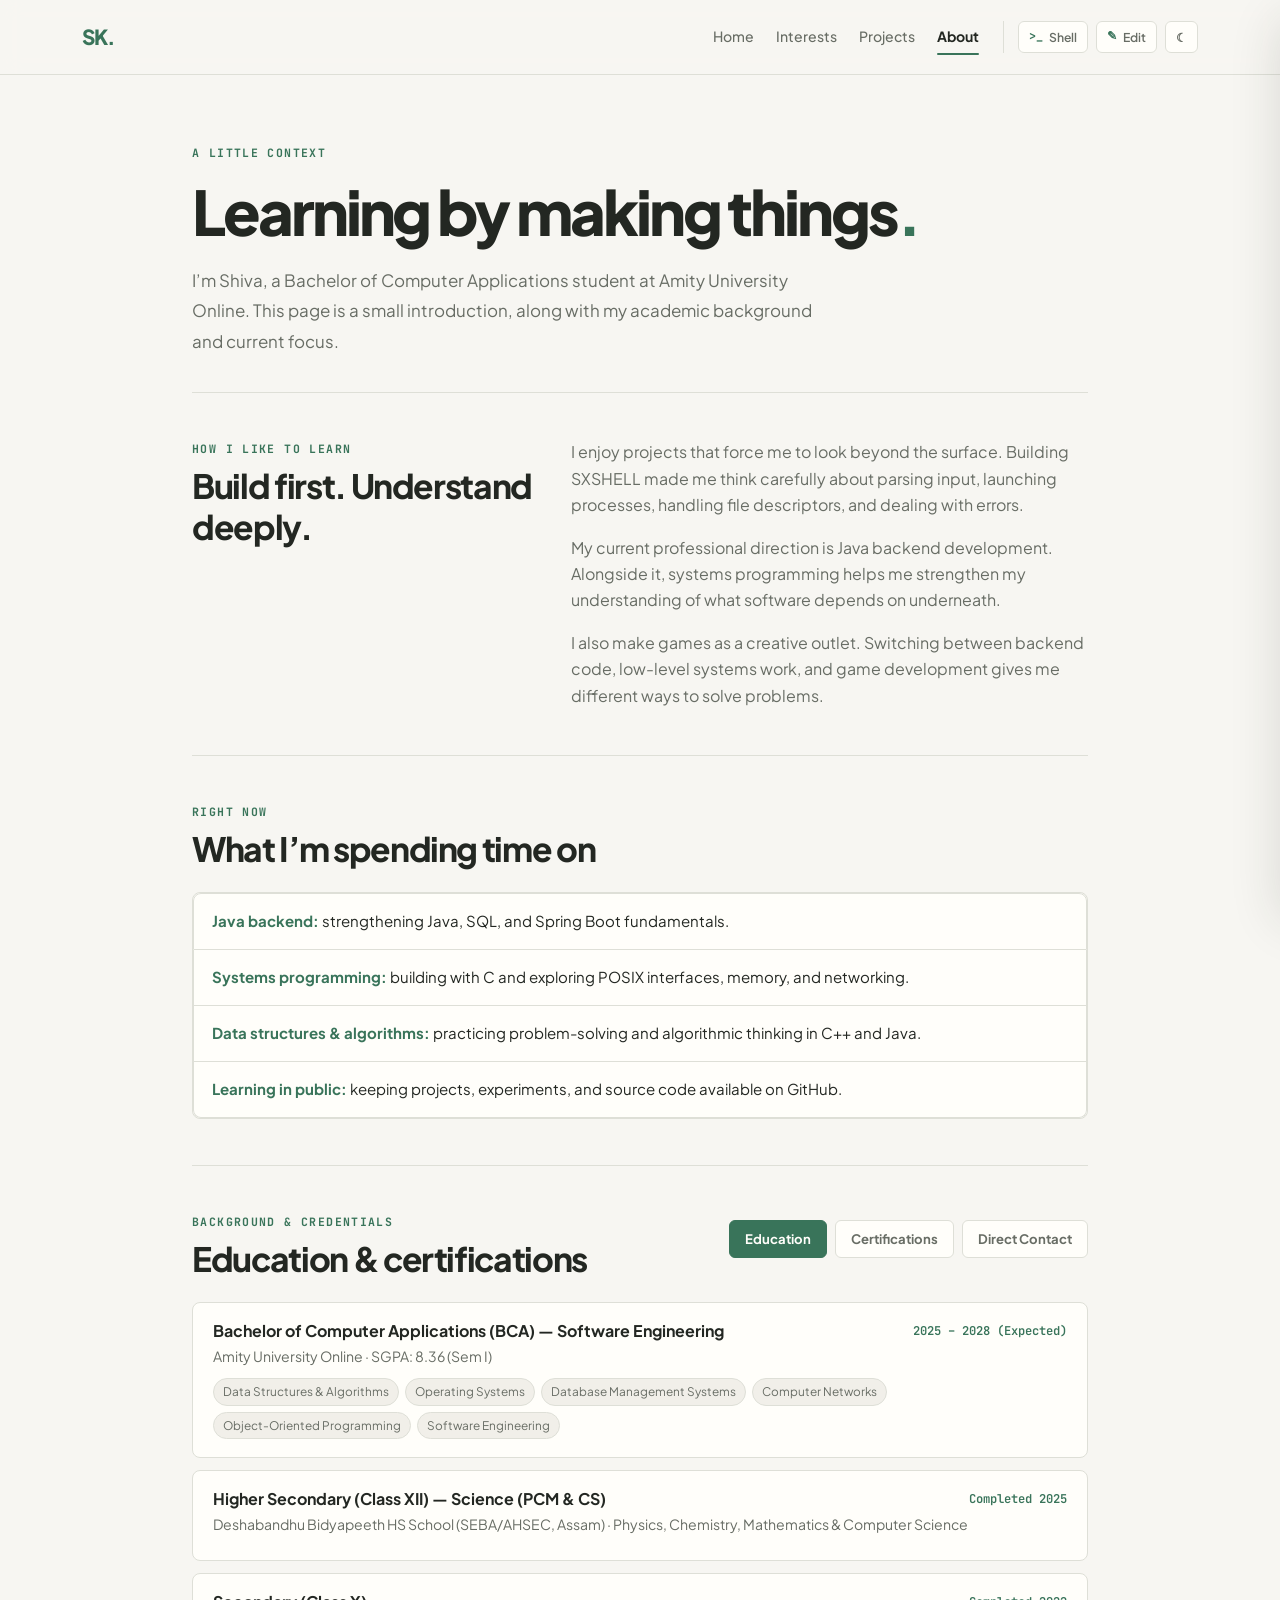
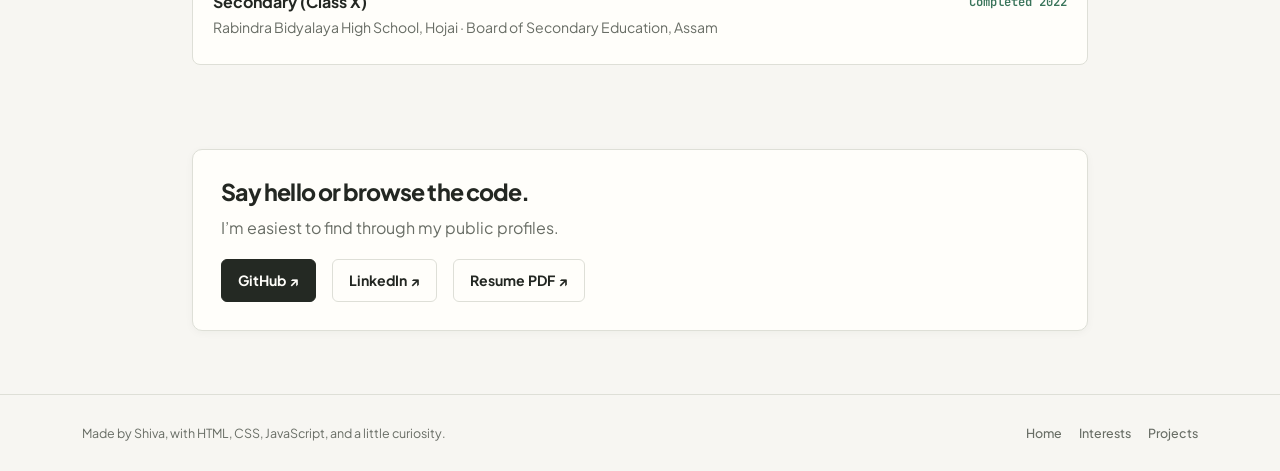
==== about.html @ 7ab0a4d1 "feat: revamp portfolio into multi-page editorial architecture with interactive studio and shell - Re" ====
<!DOCTYPE html>
<html lang="en">
<head>
    <meta charset="UTF-8">
    <meta name="viewport" content="width=device-width, initial-scale=1.0">
    <meta name="description" content="A little more about Shiva Kar, a BCA student interested in software engineering, Java backend systems, and C.">
    <meta name="author" content="Shiva Kar">
    <title>Shiva Kar — About</title>
    <link rel="icon" type="image/svg+xml" href="data:image/svg+xml,<svg xmlns='http://www.w3.org/2000/svg' viewBox='0 0 100 100'><rect width='100' height='100' rx='20' fill='%23242923'/><text x='50' y='67' font-family='Arial,sans-serif' font-weight='800' font-size='48' text-anchor='middle' fill='%23fffefa'>SK<tspan fill='%2339745a'>.</tspan></text></svg>">
    <link href="https://cdn.jsdelivr.net/npm/bootstrap@5.3.8/dist/css/bootstrap.min.css" rel="stylesheet" integrity="sha384-sRIl4kxILFvY47J16cr9ZwB07vP4J8+LH7qKQnuqkuIAvNWLzeN8tE5YBujZqJLB" crossorigin="anonymous">
    <link href="styles.css" rel="stylesheet">
    <script src="script.js" defer></script>
</head>
<body data-page="about">
    <header class="site-header">
        <div class="container header-inner">
            <a class="brand" href="index.html" aria-label="Shiva Kar homepage"><span id="brand-text" data-editable="meta.brand">SK</span><span>.</span></a>
            <div class="header-right">
                <nav class="site-nav" aria-label="Main navigation">
                    <a href="index.html">Home</a>
                    <a href="interests.html">Interests</a>
                    <a href="projects.html">Projects</a>
                    <a class="active" href="about.html" aria-current="page">About</a>
                </nav>
                <div class="header-tools" aria-label="Interactive tools">
                    <button type="button" class="tool-btn" id="open-terminal-btn" title="Open interactive SXSHELL terminal (Ctrl+K)">
                        <span class="mono-icon">&gt;_</span> <span>Shell</span>
                    </button>
                    <button type="button" class="tool-btn" id="open-studio-btn" title="Interactive Site Editor (Ctrl+E)">
                        <span class="mono-icon">✎</span> <span>Edit</span>
                    </button>
                    <button type="button" class="tool-btn" id="theme-toggle-btn" aria-label="Toggle color theme" title="Switch light/dark theme">
                        <span id="theme-icon">☾</span>
                    </button>
                </div>
            </div>
        </div>
    </header>

    <main class="container page-content inner-page">
        <section class="page-intro">
            <p class="eyebrow" id="about-eyebrow" data-editable="about.eyebrow">A LITTLE CONTEXT</p>
            <h1><span id="about-title" data-editable="about.title">Learning by making things</span><span class="accent-text">.</span></h1>
            <p class="intro" id="about-intro" data-editable="about.intro">I’m Shiva, a Bachelor of Computer Applications student at Amity University Online. This page is a small introduction, along with my academic background and current focus.</p>
        </section>

        <section class="section-block about-layout" aria-labelledby="approach-title">
            <div>
                <p class="section-kicker" data-editable="about.approachKicker">HOW I LIKE TO LEARN</p>
                <h2 id="approach-title" data-editable="about.approachTitle">Build first. Understand deeply.</h2>
            </div>
            <div class="about-copy" id="about-paragraphs">
                <p data-editable="about.approachParagraphs.0">I enjoy projects that force me to look beyond the surface. Building SXSHELL made me think carefully about parsing input, launching processes, handling file descriptors, and dealing with errors.</p>
                <p data-editable="about.approachParagraphs.1">My current professional direction is Java backend development. Alongside it, systems programming helps me strengthen my understanding of what software depends on underneath.</p>
                <p data-editable="about.approachParagraphs.2">I also make games as a creative outlet. Switching between backend code, low-level systems work, and game development gives me different ways to solve problems.</p>
            </div>
        </section>

        <section class="section-block" aria-labelledby="currently-title">
            <div class="section-heading">
                <p class="section-kicker" data-editable="about.currentlyKicker">RIGHT NOW</p>
                <h2 id="currently-title" data-editable="about.currentlyTitle">What I’m spending time on</h2>
            </div>
            <ul class="list-group simple-list" id="about-currently-list">
                <li class="list-group-item"><strong>Java backend:</strong> strengthening Java, SQL, and Spring Boot fundamentals.</li>
                <li class="list-group-item"><strong>Systems programming:</strong> building with C and exploring POSIX interfaces, memory, and networking.</li>
                <li class="list-group-item"><strong>Data structures &amp; algorithms:</strong> practicing problem-solving and algorithmic thinking in C++ and Java.</li>
                <li class="list-group-item"><strong>Learning in public:</strong> keeping projects, experiments, and source code available on GitHub.</li>
            </ul>
        </section>

        <section class="section-block" aria-labelledby="background-title">
            <div class="section-heading-row">
                <div>
                    <p class="section-kicker">BACKGROUND &amp; CREDENTIALS</p>
                    <h2 id="background-title">Education &amp; certifications</h2>
                </div>
                <div class="about-tabs" role="tablist" aria-label="Background tabs">
                    <button type="button" class="about-tab-btn active" data-tab="edu-pane" role="tab" aria-selected="true">Education</button>
                    <button type="button" class="about-tab-btn" data-tab="cert-pane" role="tab" aria-selected="false">Certifications</button>
                    <button type="button" class="about-tab-btn" data-tab="contact-pane" role="tab" aria-selected="false">Direct Contact</button>
                </div>
            </div>

            <div class="about-tab-pane active" id="edu-pane" role="tabpanel">
                <div id="about-edu-list">
                    <div class="edu-item">
                        <div class="edu-top">
                            <h3 class="edu-degree">Bachelor of Computer Applications (BCA) — Software Engineering</h3>
                            <span class="edu-date">2025 – 2028 (Expected)</span>
                        </div>
                        <p class="edu-school">Amity University Online · SGPA: 8.36 (Sem I)</p>
                        <div class="edu-coursework">
                            <span>Data Structures &amp; Algorithms</span>
                            <span>Operating Systems</span>
                            <span>Database Management Systems</span>
                            <span>Computer Networks</span>
                            <span>Object-Oriented Programming</span>
                            <span>Software Engineering</span>
                        </div>
                    </div>
                    <div class="edu-item">
                        <div class="edu-top">
                            <h3 class="edu-degree">Higher Secondary (Class XII) — Science (PCM &amp; CS)</h3>
                            <span class="edu-date">Completed 2025</span>
                        </div>
                        <p class="edu-school">Deshabandhu Bidyapeeth HS School (Assam)</p>
                    </div>
                    <div class="edu-item">
                        <div class="edu-top">
                            <h3 class="edu-degree">Secondary (Class X)</h3>
                            <span class="edu-date">Completed 2022</span>
                        </div>
                        <p class="edu-school">Rabindra Bidyalaya High School, Hojai</p>
                    </div>
                </div>
            </div>

            <div class="about-tab-pane" id="cert-pane" role="tabpanel">
                <div class="cert-grid" id="about-cert-list">
                    <div class="cert-box">
                        <h3>CS50x: Introduction to Computer Science</h3>
                        <p>HarvardX</p>
                    </div>
                    <div class="cert-box">
                        <h3>CS50 SQL: Databases with SQL</h3>
                        <p>HarvardX</p>
                    </div>
                    <div class="cert-box">
                        <h3>Learn C — Skill Path</h3>
                        <p>Codecademy</p>
                    </div>
                    <div class="cert-box">
                        <h3>Programming in C and C++</h3>
                        <p>Internshala</p>
                    </div>
                </div>
            </div>

            <div class="about-tab-pane" id="contact-pane" role="tabpanel">
                <div class="edu-item">
                    <div class="edu-top">
                        <h3 class="edu-degree">Reach out directly</h3>
                        <span class="edu-date">Hojai, Assam, India</span>
                    </div>
                    <p class="edu-school">Open to software engineering internships, backend/systems discussions, and collaborative projects.</p>
                    <div class="cta-links mt-3">
                        <button type="button" class="btn btn-dark" id="copy-email-btn" data-email="sksmarttech48+protfolio@gmail.com">Copy Email Address</button>
                        <a class="btn btn-outline-dark" href="mailto:sksmarttech48+protfolio@gmail.com">Send Email ↗</a>
                        <a class="btn btn-outline-dark" href="Shiva_Kar_Resume.pdf" target="_blank" rel="noopener noreferrer">Download Resume PDF ↗</a>
                    </div>
                </div>
            </div>
        </section>

        <section class="simple-cta">
            <h2>Say hello or browse the code.</h2>
            <p>I’m easiest to find through my public profiles.</p>
            <div class="cta-links">
                <a class="btn btn-dark" href="https://github.com/shiva-kar" target="_blank" rel="noopener noreferrer">GitHub ↗</a>
                <a class="btn btn-outline-dark" href="https://linkedin.com/in/shiva-kar" target="_blank" rel="noopener noreferrer">LinkedIn ↗</a>
                <a class="btn btn-outline-dark" href="Shiva_Kar_Resume.pdf" target="_blank" rel="noopener noreferrer">Resume PDF ↗</a>
            </div>
        </section>
    </main>

    <footer class="site-footer">
        <div class="container footer-inner">
            <p>Made by Shiva, with HTML, CSS, JavaScript, and a little curiosity.</p>
            <div class="footer-links">
                <a href="index.html">Home</a>
                <a href="interests.html">Interests</a>
                <a href="projects.html">Projects</a>
            </div>
        </div>
    </footer>
    <script src="https://cdn.jsdelivr.net/npm/bootstrap@5.3.8/dist/js/bootstrap.bundle.min.js" integrity="sha384-FKyoEForCGlyvwx9Hj09JcYn3nv7wiPVlz7YYwJrWVcXK/BmnVDxM+D2scQbITxI" crossorigin="anonymous"></script>
</body>
</html>
---- styles.css ----
@import url('https://fonts.googleapis.com/css2?family=Plus+Jakarta+Sans:ital,wght@0,400;0,500;0,600;0,700;0,800;1,400&family=JetBrains+Mono:wght@400;500;600&display=swap');

:root {
    --background: #f7f6f2;
    --surface: #fffefa;
    --surface-subtle: #f1efe9;
    --text: #232722;
    --muted: #686d65;
    --line: #dedfd7;
    --accent: #39745a;
    --accent-hover: #2d5d48;
    --accent-light: #e6eee7;
    --dark: #242923;
    --dark-text: #fffefa;
    --shadow-sm: 0 2px 8px rgba(35, 39, 34, 0.04);
    --shadow-md: 0 10px 28px rgba(35, 39, 34, 0.07);
    --shadow-lg: 0 20px 48px rgba(35, 39, 34, 0.14);
    --font-sans: 'Plus Jakarta Sans', -apple-system, BlinkMacSystemFont, "Segoe UI", Roboto, Arial, sans-serif;
    --font-mono: 'JetBrains Mono', ui-monospace, SFMono-Regular, Menlo, Consolas, monospace;
    --transition: 0.2s cubic-bezier(0.16, 1, 0.3, 1);
}

[data-theme="dark"] {
    --background: #131613;
    --surface: #1b1f1b;
    --surface-subtle: #222722;
    --text: #eef0ec;
    --muted: #9ca399;
    --line: #2c322c;
    --accent: #58a983;
    --accent-hover: #6ec09a;
    --accent-light: rgba(88, 169, 131, 0.14);
    --dark: #eef0ec;
    --dark-text: #131613;
    --shadow-sm: 0 2px 8px rgba(0, 0, 0, 0.25);
    --shadow-md: 0 10px 28px rgba(0, 0, 0, 0.35);
    --shadow-lg: 0 20px 48px rgba(0, 0, 0, 0.55);
}

* {
    box-sizing: border-box;
}

html {
    scroll-behavior: smooth;
}

body {
    margin: 0;
    background: var(--background);
    color: var(--text);
    font-family: var(--font-sans);
    line-height: 1.65;
    min-height: 100vh;
    display: flex;
    flex-direction: column;
    transition: background-color 0.25s ease, color 0.25s ease;
    -webkit-font-smoothing: antialiased;
}

main.page-content {
    flex: 1;
    animation: pageFadeIn 0.35s cubic-bezier(0.16, 1, 0.3, 1);
}

@keyframes pageFadeIn {
    from {
        opacity: 0;
        transform: translateY(6px);
    }
    to {
        opacity: 1;
        transform: translateY(0);
    }
}

a {
    color: inherit;
    transition: color var(--transition);
}

/* ===== Header & Navigation ===== */
.site-header,
.site-footer {
    border-color: var(--line);
}

.site-header {
    position: sticky;
    top: 0;
    z-index: 90;
    border-bottom: 1px solid var(--line);
    background: color-mix(in srgb, var(--background) 88%, transparent);
    backdrop-filter: blur(10px);
    -webkit-backdrop-filter: blur(10px);
}

.header-inner,
.footer-inner {
    display: flex;
    align-items: center;
    justify-content: space-between;
}

.header-inner {
    min-height: 74px;
    gap: 16px;
}

.brand {
    color: var(--text);
    font-size: 1.3rem;
    font-weight: 800;
    letter-spacing: -0.06em;
    text-decoration: none;
    display: inline-flex;
    align-items: center;
}

.brand:hover {
    color: var(--text);
}

.brand span,
.accent-text {
    color: var(--accent);
}

.header-right {
    display: flex;
    align-items: center;
    gap: 24px;
}

.site-nav,
.footer-links {
    display: flex;
    align-items: center;
    gap: 22px;
}

.site-nav a,
.footer-links a,
.text-link {
    color: var(--muted);
    font-size: 0.88rem;
    font-weight: 500;
    text-decoration: none;
    position: relative;
    padding: 4px 0;
}

.site-nav a:hover,
.site-nav a.active,
.footer-links a:hover,
.text-link:hover {
    color: var(--accent);
}

.site-nav a.active {
    color: var(--text);
    font-weight: 700;
}

.site-nav a.active::after {
    content: "";
    position: absolute;
    left: 0;
    right: 0;
    bottom: -2px;
    height: 2px;
    border-radius: 2px;
    background: var(--accent);
}

.header-tools {
    display: flex;
    align-items: center;
    gap: 8px;
    padding-left: 14px;
    border-left: 1px solid var(--line);
}

.tool-btn {
    display: inline-flex;
    align-items: center;
    gap: 6px;
    background: var(--surface);
    color: var(--muted);
    border: 1px solid var(--line);
    border-radius: 6px;
    padding: 5px 10px;
    font-size: 0.76rem;
    font-weight: 600;
    font-family: var(--font-sans);
    cursor: pointer;
    transition: all var(--transition);
    text-decoration: none;
}

.tool-btn:hover,
.tool-btn.active {
    color: var(--text);
    border-color: var(--accent);
    background: var(--accent-light);
}

.tool-btn .mono-icon {
    font-family: var(--font-mono);
    font-size: 0.74rem;
    color: var(--accent);
    font-weight: 700;
}

/* ===== Page Container & Typography ===== */
.page-content {
    max-width: 920px;
}

.hero {
    padding: 82px 0 58px;
}

.eyebrow,
.section-kicker,
.card-number {
    color: var(--accent);
    font-size: 0.72rem;
    font-weight: 700;
    letter-spacing: 0.12em;
    text-transform: uppercase;
    font-family: var(--font-mono);
}

.eyebrow {
    display: flex;
    align-items: center;
    gap: 9px;
    margin-bottom: 22px;
}

.status-dot {
    width: 8px;
    height: 8px;
    border-radius: 50%;
    background: var(--accent);
    box-shadow: 0 0 0 0 var(--accent);
    animation: statusPulse 2.4s infinite;
}

@keyframes statusPulse {
    0% {
        box-shadow: 0 0 0 0 color-mix(in srgb, var(--accent) 55%, transparent);
    }
    70% {
        box-shadow: 0 0 0 7px transparent;
    }
    100% {
        box-shadow: 0 0 0 0 transparent;
    }
}

h1,
h2,
h3,
p {
    margin-top: 0;
}

h1 {
    max-width: 800px;
    margin-bottom: 20px;
    font-size: clamp(2.45rem, 6.5vw, 4.4rem);
    font-weight: 800;
    line-height: 1.07;
    letter-spacing: -0.05em;
    color: var(--text);
}

.intro {
    max-width: 630px;
    margin-bottom: 28px;
    color: var(--muted);
    font-size: 1.06rem;
    line-height: 1.8;
}

.hero-actions,
.cta-links {
    display: flex;
    align-items: center;
    flex-wrap: wrap;
    gap: 16px;
}

/* ===== Buttons ===== */
.btn {
    border-radius: 6px;
    font-size: 0.88rem;
    font-weight: 700;
    padding: 10px 16px;
    transition: all var(--transition);
    display: inline-flex;
    align-items: center;
    gap: 6px;
}

.btn-dark {
    border-color: var(--dark);
    background: var(--dark);
    color: var(--dark-text);
}

.btn-dark:hover,
.btn-dark:focus-visible {
    border-color: var(--accent);
    background: var(--accent);
    color: #fffefa;
    transform: translateY(-1px);
}

.btn-outline-dark {
    border-color: var(--line);
    background: var(--surface);
    color: var(--text);
}

.btn-outline-dark:hover,
.btn-outline-dark:focus-visible {
    border-color: var(--accent);
    background: var(--accent);
    color: #fffefa;
    transform: translateY(-1px);
}

/* ===== Note Callout ===== */
.note {
    display: flex;
    align-items: flex-start;
    gap: 13px;
    max-width: 590px;
    margin-top: 42px;
    padding: 17px 20px;
    border-left: 3px solid var(--accent);
    border-radius: 0 8px 8px 0;
    background: var(--accent-light);
}

.note-mark {
    color: var(--accent);
    font-size: 1.15rem;
    line-height: 1.3;
}

.note p {
    margin: 0;
    font-size: 0.92rem;
    color: var(--text);
}

/* ===== Section Blocks & Cards ===== */
.section-block {
    padding: 46px 0;
    border-top: 1px solid var(--line);
}

.section-heading {
    margin-bottom: 24px;
}

.section-heading-row {
    display: flex;
    align-items: flex-end;
    justify-content: space-between;
    flex-wrap: wrap;
    gap: 16px;
    margin-bottom: 24px;
}

.section-kicker {
    margin-bottom: 7px;
}

h2 {
    margin-bottom: 0;
    font-size: clamp(1.6rem, 3.8vw, 2.1rem);
    font-weight: 750;
    line-height: 1.2;
    letter-spacing: -0.04em;
    color: var(--text);
}

.interest-card,
.project-card {
    border: 1px solid var(--line);
    border-radius: 10px;
    background: var(--surface);
    color: var(--text);
    box-shadow: var(--shadow-sm);
    transition: transform var(--transition), border-color var(--transition), box-shadow var(--transition);
}

.interest-card:hover,
.project-card:hover {
    transform: translateY(-3px);
    border-color: color-mix(in srgb, var(--accent) 55%, var(--line));
    box-shadow: var(--shadow-md);
}

.interest-card .card-body {
    padding: 23px;
    display: flex;
    flex-direction: column;
}

.card-number {
    color: var(--muted);
    font-size: 0.66rem;
    letter-spacing: 0.09em;
}

.interest-card h3 {
    margin: 14px 0 8px;
    font-size: 1.12rem;
    font-weight: 700;
    letter-spacing: -0.025em;
    color: var(--text);
}

.interest-card .card-text,
.project-card .card-text {
    color: var(--muted);
    font-size: 0.91rem;
    line-height: 1.7;
}

.card-link {
    margin-top: auto;
    padding-top: 8px;
    color: var(--accent);
    font-size: 0.86rem;
    font-weight: 700;
    text-decoration: none;
    display: inline-flex;
    align-items: center;
    gap: 4px;
}

.card-link:hover {
    text-decoration: underline;
}

/* ===== Fun Fact Interactive Widget ===== */
.fun-fact {
    display: flex;
    align-items: center;
    justify-content: space-between;
    gap: 24px;
    margin: 12px 0 62px;
    padding: 26px 28px;
    border: 1px solid var(--line);
    border-radius: 10px;
    background: var(--surface);
    box-shadow: var(--shadow-sm);
    position: relative;
    overflow: hidden;
}

.fun-fact::before {
    content: "";
    position: absolute;
    top: 0;
    left: 0;
    bottom: 0;
    width: 4px;
    background: var(--accent);
}

.fun-fact-header {
    display: flex;
    align-items: center;
    gap: 10px;
    margin-bottom: 6px;
}

.fun-fact-header .section-kicker {
    margin-bottom: 0;
}

.fact-counter {
    font-family: var(--font-mono);
    font-size: 0.68rem;
    color: var(--muted);
    background: var(--surface-subtle);
    padding: 2px 7px;
    border-radius: 99px;
    border: 1px solid var(--line);
}

.fun-fact h2 {
    margin-bottom: 8px;
    font-size: 1.4rem;
}

#fact-text {
    max-width: 560px;
    margin-bottom: 0;
    color: var(--muted);
    font-size: 0.96rem;
    transition: opacity 0.18s ease, transform 0.18s ease;
}

#fact-text.fact-switching {
    opacity: 0;
    transform: translateY(4px);
}

.fact-actions {
    display: flex;
    align-items: center;
    gap: 10px;
    flex-shrink: 0;
}

/* ===== Inner Pages ===== */
.inner-page {
    padding-bottom: 48px;
}

.page-intro {
    padding: 68px 0 36px;
}

.page-intro .eyebrow {
    margin-bottom: 17px;
}

.page-intro h1 {
    font-size: clamp(2.3rem, 5.8vw, 3.85rem);
}

.page-intro .intro {
    margin-bottom: 0;
}

/* ===== Interests Page & Interactive Skill Badges ===== */
.interest-detail {
    display: grid;
    grid-template-columns: 62px minmax(0, 1fr);
    gap: 20px;
    scroll-margin-top: 90px;
}

.detail-number {
    color: var(--accent);
    font-family: var(--font-mono);
    font-size: 1.1rem;
    font-weight: 700;
    padding-top: 2px;
}

.interest-detail h2 {
    margin-bottom: 12px;
}

.interest-detail p:not(.section-kicker) {
    max-width: 690px;
    color: var(--muted);
}

.interest-highlight {
    margin: 14px 0 16px;
    padding: 10px 14px;
    border-left: 2px solid var(--accent);
    background: var(--surface-subtle);
    border-radius: 0 6px 6px 0;
    font-size: 0.87rem;
    color: var(--text) !important;
}

.skill-list {
    display: flex;
    flex-wrap: wrap;
    gap: 8px;
    margin-top: 15px;
}

.skill-list .badge,
.project-card .badge {
    border: 1px solid var(--line);
    background: var(--surface-subtle) !important;
    color: var(--text) !important;
    font-weight: 600;
    font-size: 0.76rem;
    padding: 6px 12px;
    transition: all var(--transition);
}

.skill-list .badge.interactive-badge {
    cursor: pointer;
}

.skill-list .badge.interactive-badge:hover,
.skill-list .badge.interactive-badge.active {
    border-color: var(--accent);
    background: var(--accent-light) !important;
    color: var(--accent) !important;
    transform: translateY(-1px);
}

/* Evidence-Based Skill Tree Grid */
.evidence-grid {
    display: grid;
    grid-template-columns: repeat(auto-fit, minmax(210px, 1fr));
    gap: 16px;
}

.evidence-card {
    border: 1px solid var(--line);
    border-radius: 9px;
    background: var(--surface);
    padding: 18px 20px;
    transition: border-color var(--transition), box-shadow var(--transition);
}

.evidence-card:hover {
    border-color: var(--accent);
    box-shadow: var(--shadow-sm);
}

.evidence-root {
    font-weight: 700;
    font-size: 0.95rem;
    color: var(--text);
    margin-bottom: 10px;
    display: flex;
    align-items: center;
    gap: 8px;
}

.evidence-root::before {
    content: "◆";
    color: var(--accent);
    font-size: 0.7rem;
}

.evidence-item {
    font-family: var(--font-mono);
    font-size: 0.78rem;
    color: var(--muted);
    padding: 3px 0;
    display: flex;
    align-items: center;
    gap: 6px;
}

.evidence-branch {
    color: var(--line);
    user-select: none;
}

/* ===== Projects Page & Filter Bar ===== */
.filter-bar {
    display: flex;
    align-items: center;
    justify-content: space-between;
    flex-wrap: wrap;
    gap: 12px;
    margin-bottom: 26px;
}

.filter-pills {
    display: flex;
    flex-wrap: wrap;
    gap: 8px;
}

.filter-pill {
    background: var(--surface);
    color: var(--muted);
    border: 1px solid var(--line);
    border-radius: 99px;
    padding: 6px 14px;
    font-size: 0.8rem;
    font-weight: 600;
    cursor: pointer;
    transition: all var(--transition);
}

.filter-pill:hover {
    color: var(--text);
    border-color: var(--accent);
}

.filter-pill.active {
    background: var(--dark);
    color: var(--dark-text);
    border-color: var(--dark);
}

.project-count {
    font-family: var(--font-mono);
    font-size: 0.76rem;
    color: var(--muted);
}

.project-card .card-body {
    padding: 25px;
}

.project-card-top {
    display: flex;
    align-items: center;
    justify-content: space-between;
    flex-wrap: wrap;
    gap: 10px;
    margin-bottom: 18px;
}

.project-meta-right {
    display: flex;
    align-items: center;
    gap: 10px;
}

.status-pill {
    font-family: var(--font-mono);
    font-size: 0.66rem;
    font-weight: 600;
    padding: 3px 8px;
    border-radius: 99px;
    background: var(--accent-light);
    color: var(--accent);
}

.status-pill.status-planned {
    background: var(--surface-subtle);
    color: var(--muted);
}

.project-index {
    color: var(--muted);
    font-family: var(--font-mono);
    font-size: 0.66rem;
    font-weight: 700;
    letter-spacing: 0.09em;
}

.project-card .card-title {
    margin-bottom: 10px;
    font-size: 1.5rem;
    font-weight: 750;
    letter-spacing: -0.03em;
}

.project-learning {
    margin: 0 0 20px;
    padding-left: 13px;
    border-left: 2px solid var(--accent);
    color: var(--muted);
    font-size: 0.87rem;
}

/* Under-the-hood expandable details */
.hood-toggle {
    background: none;
    border: none;
    padding: 0;
    margin-bottom: 18px;
    color: var(--accent);
    font-size: 0.8rem;
    font-weight: 700;
    font-family: var(--font-mono);
    cursor: pointer;
    display: inline-flex;
    align-items: center;
    gap: 6px;
    align-self: flex-start;
}

.hood-toggle:hover {
    text-decoration: underline;
}

.hood-panel {
    display: none;
    margin-bottom: 20px;
    padding: 13px 15px;
    border-radius: 7px;
    background: var(--surface-subtle);
    border: 1px solid var(--line);
    font-size: 0.81rem;
    color: var(--text);
}

.hood-panel.open {
    display: block;
    animation: pageFadeIn 0.2s ease;
}

.hood-panel ul {
    margin: 0;
    padding-left: 16px;
}

.hood-panel li {
    margin-bottom: 5px;
    color: var(--muted);
}

.hood-panel li:last-child {
    margin-bottom: 0;
}

.project-actions {
    display: flex;
    align-items: center;
    flex-wrap: wrap;
    gap: 10px;
    margin-top: auto;
}

/* ===== About Page, Education & Tabs ===== */
.about-layout {
    display: grid;
    grid-template-columns: minmax(210px, 0.8fr) minmax(0, 1.2fr);
    gap: 35px;
}

.about-copy p {
    color: var(--muted);
}

.about-copy p:last-child {
    margin-bottom: 0;
}

.simple-list {
    border-radius: 8px;
    overflow: hidden;
    border: 1px solid var(--line);
}

.simple-list .list-group-item {
    padding: 15px 18px;
    border-color: var(--line);
    background: var(--surface);
    color: var(--text);
    font-size: 0.94rem;
}

.simple-list strong {
    color: var(--accent);
}

/* Interactive Background Tabs on About Page */
.about-tabs {
    display: flex;
    gap: 8px;
    flex-wrap: wrap;
    margin-bottom: 20px;
}

.about-tab-btn {
    background: var(--surface);
    border: 1px solid var(--line);
    color: var(--muted);
    padding: 7px 15px;
    border-radius: 6px;
    font-size: 0.82rem;
    font-weight: 700;
    cursor: pointer;
    transition: all var(--transition);
}

.about-tab-btn:hover {
    color: var(--text);
    border-color: var(--accent);
}

.about-tab-btn.active {
    background: var(--accent);
    color: #fffefa;
    border-color: var(--accent);
}

.about-tab-pane {
    display: none;
    animation: pageFadeIn 0.22s ease;
}

.about-tab-pane.active {
    display: block;
}

.edu-item {
    padding: 18px 20px;
    border: 1px solid var(--line);
    border-radius: 8px;
    background: var(--surface);
    margin-bottom: 12px;
}

.edu-item:last-child {
    margin-bottom: 0;
}

.edu-top {
    display: flex;
    align-items: flex-start;
    justify-content: space-between;
    flex-wrap: wrap;
    gap: 8px;
    margin-bottom: 4px;
}

.edu-degree {
    font-size: 1rem;
    font-weight: 700;
    color: var(--text);
    margin: 0;
}

.edu-date {
    font-family: var(--font-mono);
    font-size: 0.76rem;
    color: var(--accent);
    font-weight: 600;
}

.edu-school {
    color: var(--muted);
    font-size: 0.88rem;
    margin-bottom: 6px;
}

.edu-coursework {
    display: flex;
    flex-wrap: wrap;
    gap: 6px;
    margin-top: 10px;
}

.edu-coursework span {
    font-size: 0.74rem;
    padding: 3px 9px;
    border-radius: 99px;
    background: var(--surface-subtle);
    border: 1px solid var(--line);
    color: var(--muted);
}

.cert-grid {
    display: grid;
    grid-template-columns: repeat(auto-fit, minmax(240px, 1fr));
    gap: 12px;
}

.cert-box {
    padding: 16px 18px;
    border: 1px solid var(--line);
    border-radius: 8px;
    background: var(--surface);
}

.cert-box h3 {
    font-size: 0.94rem;
    font-weight: 700;
    margin-bottom: 4px;
}

.cert-box p {
    font-family: var(--font-mono);
    font-size: 0.76rem;
    color: var(--accent);
    margin: 0;
}

/* ===== Simple CTA Box ===== */
.simple-cta {
    margin: 38px 0 15px;
    padding: 28px;
    border: 1px solid var(--line);
    border-radius: 10px;
    background: var(--surface);
    box-shadow: var(--shadow-sm);
}

.simple-cta h2 {
    margin-bottom: 9px;
    font-size: 1.45rem;
}

.simple-cta p {
    margin-bottom: 18px;
    color: var(--muted);
}

/* ===== Footer ===== */
.site-footer {
    min-height: 76px;
    border-top: 1px solid var(--line);
    color: var(--muted);
    font-size: 0.78rem;
    margin-top: auto;
}

.footer-inner {
    min-height: 76px;
    gap: 18px;
}

.site-footer p {
    margin: 0;
}

.footer-links {
    gap: 17px;
}

.footer-links a {
    font-size: 0.78rem;
}

/* ===== Interactive SXSHELL Terminal Modal ===== */
.terminal-backdrop {
    position: fixed;
    inset: 0;
    background: rgba(15, 18, 15, 0.55);
    backdrop-filter: blur(4px);
    z-index: 1000;
    display: none;
    align-items: center;
    justify-content: center;
    padding: 16px;
}

.terminal-backdrop.open {
    display: flex;
    animation: pageFadeIn 0.18s ease;
}

.terminal-window {
    width: 100%;
    max-width: 660px;
    background: #141814;
    color: #e4ebe5;
    border: 1px solid #2e3830;
    border-radius: 10px;
    box-shadow: var(--shadow-lg);
    overflow: hidden;
    font-family: var(--font-mono);
}

.terminal-titlebar {
    display: flex;
    align-items: center;
    justify-content: space-between;
    padding: 10px 14px;
    background: #1c221c;
    border-bottom: 1px solid #2e3830;
    font-size: 0.76rem;
    color: #93a195;
}

.terminal-dots {
    display: flex;
    gap: 6px;
}

.terminal-dots span {
    width: 10px;
    height: 10px;
    border-radius: 50%;
    display: inline-block;
}

.terminal-dots span:nth-child(1) { background: #e06c75; cursor: pointer; }
.terminal-dots span:nth-child(2) { background: #e5c07b; }
.terminal-dots span:nth-child(3) { background: #58a983; }

.terminal-body {
    padding: 16px;
    height: 320px;
    overflow-y: auto;
    font-size: 0.82rem;
    line-height: 1.6;
}

.term-line {
    margin-bottom: 8px;
    white-space: pre-wrap;
    word-break: break-word;
}

.term-prompt {
    color: #58a983;
    font-weight: 600;
}

.term-cmd-chip {
    display: inline-block;
    background: #232b24;
    color: #8fd6b4;
    border: 1px solid #334035;
    border-radius: 4px;
    padding: 1px 7px;
    margin: 2px 3px 2px 0;
    font-size: 0.75rem;
    cursor: pointer;
}

.term-cmd-chip:hover {
    background: #39745a;
    color: #ffffff;
}

.terminal-input-row {
    display: flex;
    align-items: center;
    gap: 8px;
    padding: 10px 16px;
    background: #181d18;
    border-top: 1px solid #2e3830;
}

.terminal-input {
    flex: 1;
    background: transparent;
    border: none;
    color: #ffffff;
    font-family: var(--font-mono);
    font-size: 0.84rem;
    outline: none;
}

/* ===== Interactive Site Studio / Editor Drawer ===== */
.studio-drawer {
    position: fixed;
    top: 0;
    right: 0;
    bottom: 0;
    width: 100%;
    max-width: 430px;
    background: var(--surface);
    color: var(--text);
    border-left: 1px solid var(--line);
    box-shadow: var(--shadow-lg);
    z-index: 1050;
    display: flex;
    flex-direction: column;
    transform: translateX(100%);
    transition: transform 0.28s cubic-bezier(0.16, 1, 0.3, 1);
}

.studio-drawer.open {
    transform: translateX(0);
}

.studio-header {
    padding: 16px 20px;
    border-bottom: 1px solid var(--line);
    display: flex;
    align-items: center;
    justify-content: space-between;
    background: var(--surface-subtle);
}

.studio-header h3 {
    margin: 0;
    font-size: 0.98rem;
    font-weight: 800;
    display: flex;
    align-items: center;
    gap: 8px;
}

.studio-mode-bar {
    padding: 12px 20px;
    border-bottom: 1px solid var(--line);
    background: var(--accent-light);
    display: flex;
    align-items: center;
    justify-content: space-between;
    gap: 12px;
    font-size: 0.8rem;
}

.studio-tabs {
    display: flex;
    gap: 4px;
    padding: 10px 20px;
    border-bottom: 1px solid var(--line);
    overflow-x: auto;
}

.studio-tab {
    background: transparent;
    border: 1px solid transparent;
    color: var(--muted);
    font-size: 0.75rem;
    font-weight: 700;
    padding: 5px 10px;
    border-radius: 5px;
    cursor: pointer;
    white-space: nowrap;
}

.studio-tab.active {
    background: var(--surface-subtle);
    color: var(--accent);
    border-color: var(--line);
}

.studio-body {
    flex: 1;
    overflow-y: auto;
    padding: 18px 20px;
}

.studio-field {
    margin-bottom: 14px;
}

.studio-field label {
    display: block;
    font-size: 0.73rem;
    font-weight: 700;
    text-transform: uppercase;
    letter-spacing: 0.06em;
    color: var(--muted);
    margin-bottom: 5px;
    font-family: var(--font-mono);
}

.studio-field input,
.studio-field textarea,
.studio-field select {
    width: 100%;
    padding: 8px 11px;
    border: 1px solid var(--line);
    border-radius: 6px;
    background: var(--background);
    color: var(--text);
    font-family: var(--font-sans);
    font-size: 0.85rem;
}

.studio-field textarea {
    min-height: 74px;
    resize: vertical;
}

.studio-card-item {
    padding: 12px;
    border: 1px solid var(--line);
    border-radius: 7px;
    background: var(--surface-subtle);
    margin-bottom: 12px;
}

.studio-card-item-header {
    display: flex;
    align-items: center;
    justify-content: space-between;
    margin-bottom: 8px;
    font-size: 0.8rem;
    font-weight: 700;
}

.studio-footer {
    padding: 14px 20px;
    border-top: 1px solid var(--line);
    background: var(--surface-subtle);
    display: flex;
    flex-wrap: wrap;
    gap: 8px;
    justify-content: space-between;
}

.color-swatches {
    display: flex;
    gap: 8px;
    flex-wrap: wrap;
}

.color-swatch {
    width: 28px;
    height: 28px;
    border-radius: 50%;
    border: 2px solid transparent;
    cursor: pointer;
    transition: transform 0.15s ease;
}

.color-swatch:hover,
.color-swatch.active {
    transform: scale(1.12);
    border-color: var(--text);
}

/* Inline Click-to-Edit Highlighting */
body.inline-edit-active [data-editable] {
    outline: 1.5px dashed var(--accent);
    outline-offset: 4px;
    border-radius: 3px;
    cursor: text;
    transition: background-color 0.15s ease;
}

body.inline-edit-active [data-editable]:hover,
body.inline-edit-active [data-editable]:focus {
    background: var(--accent-light);
    outline: 2px solid var(--accent);
}

/* Toast Notification */
.site-toast {
    position: fixed;
    bottom: 22px;
    left: 50%;
    transform: translateX(-50%) translateY(20px);
    background: var(--dark);
    color: var(--dark-text);
    padding: 10px 18px;
    border-radius: 99px;
    font-size: 0.82rem;
    font-weight: 600;
    box-shadow: var(--shadow-md);
    z-index: 1200;
    opacity: 0;
    pointer-events: none;
    transition: opacity 0.2s ease, transform 0.2s ease;
}

.site-toast.show {
    opacity: 1;
    transform: translateX(-50%) translateY(0);
}

:focus-visible {
    outline: 3px solid var(--accent);
    outline-offset: 3px;
}

/* ===== Responsive ===== */
@media (max-width: 720px) {
    .header-inner,
    .footer-inner {
        align-items: flex-start;
        flex-direction: column;
    }

    .header-inner {
        gap: 10px;
        padding-top: 14px;
        padding-bottom: 14px;
    }

    .header-right {
        width: 100%;
        flex-wrap: wrap;
        justify-content: space-between;
        gap: 10px;
    }

    .site-nav {
        gap: 16px;
    }

    .site-nav a {
        font-size: 0.83rem;
    }

    .header-tools {
        padding-left: 0;
        border-left: none;
    }

    .hero {
        padding-top: 56px;
    }

    .fun-fact {
        align-items: flex-start;
        flex-direction: column;
        margin-bottom: 43px;
        padding: 20px;
    }

    .footer-inner {
        justify-content: center;
        gap: 10px;
        padding-top: 18px;
        padding-bottom: 18px;
    }

    .footer-links {
        flex-wrap: wrap;
        gap: 15px;
    }

    .page-intro {
        padding-top: 50px;
    }

    .interest-detail {
        grid-template-columns: 34px minmax(0, 1fr);
        gap: 13px;
    }

    .about-layout {
        grid-template-columns: 1fr;
        gap: 20px;
    }

    .simple-cta {
        padding: 21px;
    }
}

@media (prefers-reduced-motion: reduce) {
    html {
        scroll-behavior: auto;
    }
    main.page-content {
        animation: none;
    }
    .status-dot {
        animation: none;
    }
}
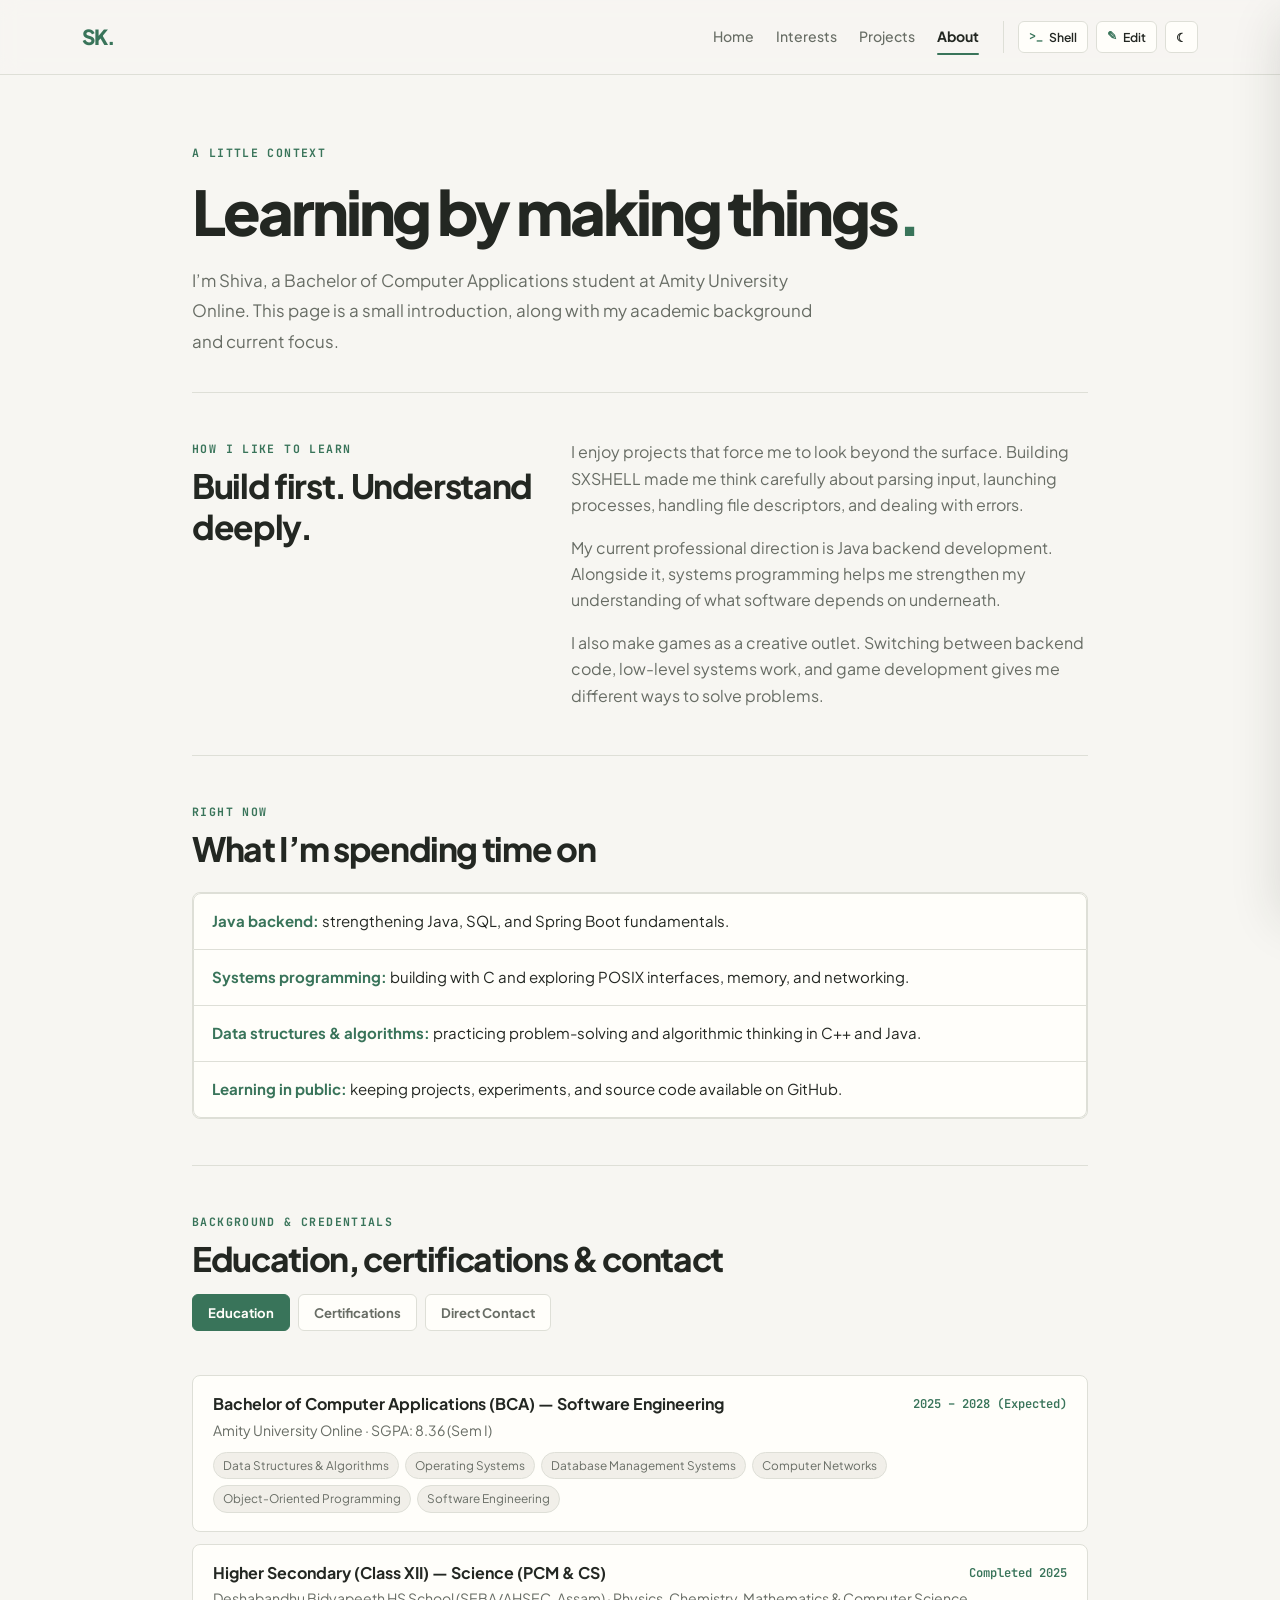
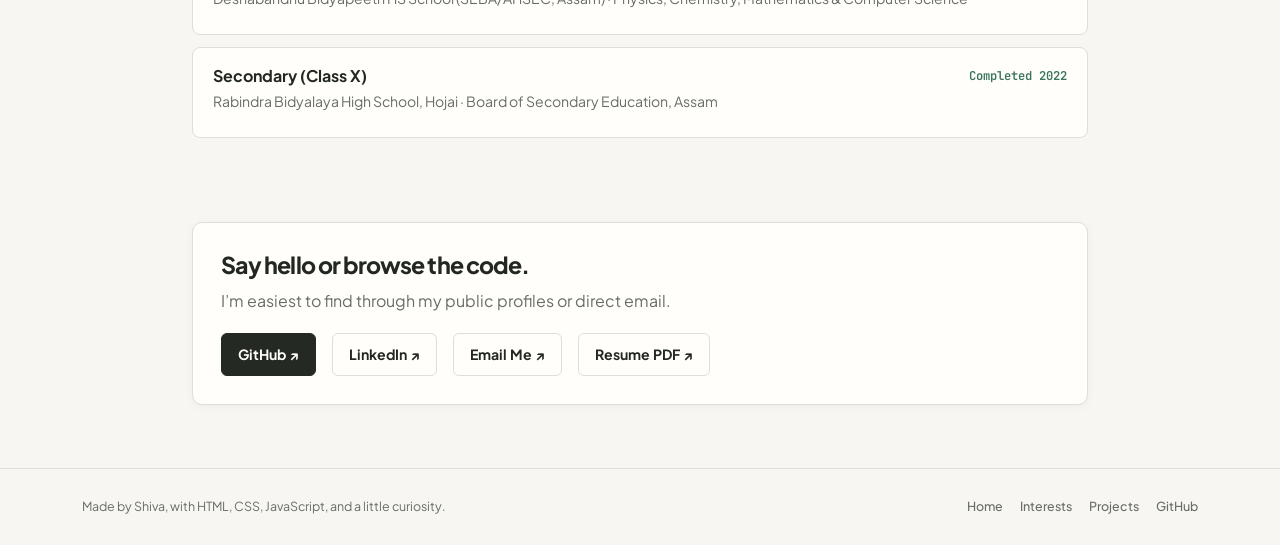
==== commit f2305590: "fix: resolve script caching, synchronous bindings, project counts, about tabs, and owner-only auth e" ====
--- a/about.html
+++ b/about.html
@@ -7,9 +7,19 @@
     <meta name="author" content="Shiva Kar">
     <title>Shiva Kar — About</title>
     <link rel="icon" type="image/svg+xml" href="data:image/svg+xml,<svg xmlns='http://www.w3.org/2000/svg' viewBox='0 0 100 100'><rect width='100' height='100' rx='20' fill='%23242923'/><text x='50' y='67' font-family='Arial,sans-serif' font-weight='800' font-size='48' text-anchor='middle' fill='%23fffefa'>SK<tspan fill='%2339745a'>.</tspan></text></svg>">
+    <script>
+        (function () {
+            try {
+                var saved = localStorage.getItem("sk_site_theme") || localStorage.getItem("theme");
+                var prefersDark = window.matchMedia && window.matchMedia("(prefers-color-scheme: dark)").matches;
+                var theme = saved ? saved : (prefersDark ? "dark" : "light");
+                if (theme === "dark") document.documentElement.setAttribute("data-theme", "dark");
+            } catch (e) {}
+        })();
+    </script>
     <link href="https://cdn.jsdelivr.net/npm/bootstrap@5.3.8/dist/css/bootstrap.min.css" rel="stylesheet" integrity="sha384-sRIl4kxILFvY47J16cr9ZwB07vP4J8+LH7qKQnuqkuIAvNWLzeN8tE5YBujZqJLB" crossorigin="anonymous">
-    <link href="styles.css" rel="stylesheet">
-    <script src="script.js" defer></script>
+    <link href="styles.css?v=2.2.0" rel="stylesheet">
+    <script src="script.js?v=2.2.0" defer></script>
 </head>
 <body data-page="about">
     <header class="site-header">
@@ -23,14 +33,14 @@
                     <a class="active" href="about.html" aria-current="page">About</a>
                 </nav>
                 <div class="header-tools" aria-label="Interactive tools">
-                    <button type="button" class="tool-btn" id="open-terminal-btn" title="Open interactive SXSHELL terminal (Ctrl+K)">
-                        <span class="mono-icon">&gt;_</span> <span>Shell</span>
+                    <button type="button" class="tool-btn" id="open-terminal-btn" aria-haspopup="dialog" aria-expanded="false" title="Open interactive SXSHELL terminal (Ctrl+K)">
+                        <span class="mono-icon" aria-hidden="true">&gt;_</span> <span>Shell</span>
                     </button>
-                    <button type="button" class="tool-btn" id="open-studio-btn" title="Interactive Site Editor (Ctrl+E)">
-                        <span class="mono-icon">✎</span> <span>Edit</span>
+                    <button type="button" class="tool-btn" id="open-studio-btn" aria-haspopup="dialog" aria-expanded="false" title="Owner Portfolio Editor (Ctrl+E)">
+                        <span class="mono-icon" aria-hidden="true">✎</span> <span>Edit</span>
                     </button>
-                    <button type="button" class="tool-btn" id="theme-toggle-btn" aria-label="Toggle color theme" title="Switch light/dark theme">
-                        <span id="theme-icon">☾</span>
+                    <button type="button" class="tool-btn" id="theme-toggle-btn" aria-label="Toggle color theme" aria-pressed="false" title="Switch light/dark theme">
+                        <span id="theme-icon" aria-hidden="true">☾</span>
                     </button>
                 </div>
             </div>
@@ -69,20 +79,20 @@
             </ul>
         </section>
 
-        <section class="section-block" aria-labelledby="background-title">
+        <section class="section-block" id="background-section" aria-labelledby="background-title">
             <div class="section-heading-row">
                 <div>
                     <p class="section-kicker">BACKGROUND &amp; CREDENTIALS</p>
-                    <h2 id="background-title">Education &amp; certifications</h2>
-                </div>
-                <div class="about-tabs" role="tablist" aria-label="Background tabs">
-                    <button type="button" class="about-tab-btn active" data-tab="edu-pane" role="tab" aria-selected="true">Education</button>
-                    <button type="button" class="about-tab-btn" data-tab="cert-pane" role="tab" aria-selected="false">Certifications</button>
-                    <button type="button" class="about-tab-btn" data-tab="contact-pane" role="tab" aria-selected="false">Direct Contact</button>
-                </div>
-            </div>
-
-            <div class="about-tab-pane active" id="edu-pane" role="tabpanel">
+                    <h2 id="background-title">Education, certifications &amp; contact</h2>
+                </div>
+                <div class="about-tabs" role="tablist" aria-label="Background and contact tabs">
+                    <button type="button" class="about-tab-btn active" id="tab-btn-edu" data-tab="edu-pane" data-hash="education" role="tab" aria-controls="edu-pane" aria-selected="true">Education</button>
+                    <button type="button" class="about-tab-btn" id="tab-btn-cert" data-tab="cert-pane" data-hash="certifications" role="tab" aria-controls="cert-pane" aria-selected="false">Certifications</button>
+                    <button type="button" class="about-tab-btn" id="tab-btn-contact" data-tab="contact-pane" data-hash="contact" role="tab" aria-controls="contact-pane" aria-selected="false">Direct Contact</button>
+                </div>
+            </div>
+
+            <div class="about-tab-pane active" id="edu-pane" role="tabpanel" aria-labelledby="tab-btn-edu">
                 <div id="about-edu-list">
                     <div class="edu-item">
                         <div class="edu-top">
@@ -104,49 +114,67 @@
                             <h3 class="edu-degree">Higher Secondary (Class XII) — Science (PCM &amp; CS)</h3>
                             <span class="edu-date">Completed 2025</span>
                         </div>
-                        <p class="edu-school">Deshabandhu Bidyapeeth HS School (Assam)</p>
+                        <p class="edu-school">Deshabandhu Bidyapeeth HS School (SEBA/AHSEC, Assam) · Physics, Chemistry, Mathematics &amp; Computer Science</p>
                     </div>
                     <div class="edu-item">
                         <div class="edu-top">
                             <h3 class="edu-degree">Secondary (Class X)</h3>
                             <span class="edu-date">Completed 2022</span>
                         </div>
-                        <p class="edu-school">Rabindra Bidyalaya High School, Hojai</p>
-                    </div>
-                </div>
-            </div>
-
-            <div class="about-tab-pane" id="cert-pane" role="tabpanel">
+                        <p class="edu-school">Rabindra Bidyalaya High School, Hojai · Board of Secondary Education, Assam</p>
+                    </div>
+                </div>
+            </div>
+
+            <div class="about-tab-pane" id="cert-pane" role="tabpanel" aria-labelledby="tab-btn-cert">
                 <div class="cert-grid" id="about-cert-list">
                     <div class="cert-box">
                         <h3>CS50x: Introduction to Computer Science</h3>
-                        <p>HarvardX</p>
+                        <p class="cert-issuer">HarvardX</p>
+                        <div class="cert-meta">
+                            <span>Completed</span>
+                        </div>
                     </div>
                     <div class="cert-box">
                         <h3>CS50 SQL: Databases with SQL</h3>
-                        <p>HarvardX</p>
+                        <p class="cert-issuer">HarvardX</p>
+                        <div class="cert-meta">
+                            <span>Completed</span>
+                        </div>
                     </div>
                     <div class="cert-box">
                         <h3>Learn C — Skill Path</h3>
-                        <p>Codecademy</p>
+                        <p class="cert-issuer">Codecademy</p>
+                        <div class="cert-meta">
+                            <span>Completed</span>
+                        </div>
                     </div>
                     <div class="cert-box">
                         <h3>Programming in C and C++</h3>
-                        <p>Internshala</p>
-                    </div>
-                </div>
-            </div>
-
-            <div class="about-tab-pane" id="contact-pane" role="tabpanel">
+                        <p class="cert-issuer">Internshala</p>
+                        <div class="cert-meta">
+                            <span>Completed</span>
+                        </div>
+                    </div>
+                </div>
+            </div>
+
+            <div class="about-tab-pane" id="contact-pane" role="tabpanel" aria-labelledby="tab-btn-contact">
                 <div class="edu-item">
                     <div class="edu-top">
                         <h3 class="edu-degree">Reach out directly</h3>
                         <span class="edu-date">Hojai, Assam, India</span>
                     </div>
                     <p class="edu-school">Open to software engineering internships, backend/systems discussions, and collaborative projects.</p>
-                    <div class="cta-links mt-3">
-                        <button type="button" class="btn btn-dark" id="copy-email-btn" data-email="sksmarttech48+protfolio@gmail.com">Copy Email Address</button>
-                        <a class="btn btn-outline-dark" href="mailto:sksmarttech48+protfolio@gmail.com">Send Email ↗</a>
+                    <p style="font-family:var(--font-mono);font-size:0.84rem;margin-bottom:14px;">
+                        Email: <a href="mailto:sksmarttech48+protfolio@gmail.com" id="direct-email-link" style="color:var(--accent);font-weight:700;">sksmarttech48+protfolio@gmail.com</a>
+                    </p>
+                    <div class="cta-links">
+                        <a class="btn btn-dark" id="send-email-btn" href="mailto:sksmarttech48+protfolio@gmail.com">Send Email ↗</a>
+                        <button type="button" class="btn btn-outline-dark" id="copy-email-btn" data-email="sksmarttech48+protfolio@gmail.com">Copy Email Address</button>
+                        <a class="btn btn-outline-dark" href="https://github.com/shiva-kar" target="_blank" rel="noopener noreferrer">GitHub ↗</a>
+                        <a class="btn btn-outline-dark" href="https://www.linkedin.com/in/shiva-kar/" target="_blank" rel="noopener noreferrer">LinkedIn ↗</a>
+                        <a class="btn btn-outline-dark" href="https://x.com/sk_shivakar" target="_blank" rel="noopener noreferrer">X (Twitter) ↗</a>
                         <a class="btn btn-outline-dark" href="Shiva_Kar_Resume.pdf" target="_blank" rel="noopener noreferrer">Download Resume PDF ↗</a>
                     </div>
                 </div>
@@ -155,10 +183,11 @@
 
         <section class="simple-cta">
             <h2>Say hello or browse the code.</h2>
-            <p>I’m easiest to find through my public profiles.</p>
+            <p>I’m easiest to find through my public profiles or direct email.</p>
             <div class="cta-links">
                 <a class="btn btn-dark" href="https://github.com/shiva-kar" target="_blank" rel="noopener noreferrer">GitHub ↗</a>
-                <a class="btn btn-outline-dark" href="https://linkedin.com/in/shiva-kar" target="_blank" rel="noopener noreferrer">LinkedIn ↗</a>
+                <a class="btn btn-outline-dark" href="https://www.linkedin.com/in/shiva-kar/" target="_blank" rel="noopener noreferrer">LinkedIn ↗</a>
+                <a class="btn btn-outline-dark" href="mailto:sksmarttech48+protfolio@gmail.com">Email Me ↗</a>
                 <a class="btn btn-outline-dark" href="Shiva_Kar_Resume.pdf" target="_blank" rel="noopener noreferrer">Resume PDF ↗</a>
             </div>
         </section>
@@ -171,6 +200,7 @@
                 <a href="index.html">Home</a>
                 <a href="interests.html">Interests</a>
                 <a href="projects.html">Projects</a>
+                <a href="https://github.com/shiva-kar" target="_blank" rel="noopener noreferrer">GitHub</a>
             </div>
         </div>
     </footer>
--- a/styles.css
+++ b/styles.css
@@ -12,29 +12,35 @@
     --accent-light: #e6eee7;
     --dark: #242923;
     --dark-text: #fffefa;
+    --danger: #c93b3b;
+    --danger-bg: rgba(201, 59, 59, 0.1);
     --shadow-sm: 0 2px 8px rgba(35, 39, 34, 0.04);
     --shadow-md: 0 10px 28px rgba(35, 39, 34, 0.07);
     --shadow-lg: 0 20px 48px rgba(35, 39, 34, 0.14);
     --font-sans: 'Plus Jakarta Sans', -apple-system, BlinkMacSystemFont, "Segoe UI", Roboto, Arial, sans-serif;
     --font-mono: 'JetBrains Mono', ui-monospace, SFMono-Regular, Menlo, Consolas, monospace;
     --transition: 0.2s cubic-bezier(0.16, 1, 0.3, 1);
+    color-scheme: light;
 }
 
 [data-theme="dark"] {
     --background: #131613;
     --surface: #1b1f1b;
-    --surface-subtle: #222722;
+    --surface-subtle: #232823;
     --text: #eef0ec;
-    --muted: #9ca399;
-    --line: #2c322c;
+    --muted: #a0a89d;
+    --line: #2d342d;
     --accent: #58a983;
     --accent-hover: #6ec09a;
-    --accent-light: rgba(88, 169, 131, 0.14);
+    --accent-light: rgba(88, 169, 131, 0.15);
     --dark: #eef0ec;
     --dark-text: #131613;
+    --danger: #eb6b6b;
+    --danger-bg: rgba(235, 107, 107, 0.14);
     --shadow-sm: 0 2px 8px rgba(0, 0, 0, 0.25);
     --shadow-md: 0 10px 28px rgba(0, 0, 0, 0.35);
     --shadow-lg: 0 20px 48px rgba(0, 0, 0, 0.55);
+    color-scheme: dark;
 }
 
 * {
@@ -47,26 +53,26 @@
 
 body {
     margin: 0;
-    background: var(--background);
+    background-color: var(--background);
     color: var(--text);
     font-family: var(--font-sans);
     line-height: 1.65;
     min-height: 100vh;
     display: flex;
     flex-direction: column;
-    transition: background-color 0.25s ease, color 0.25s ease;
+    transition: background-color 0.22s ease, color 0.22s ease;
     -webkit-font-smoothing: antialiased;
 }
 
 main.page-content {
     flex: 1;
-    animation: pageFadeIn 0.35s cubic-bezier(0.16, 1, 0.3, 1);
+    animation: pageFadeIn 0.3s cubic-bezier(0.16, 1, 0.3, 1);
 }
 
 @keyframes pageFadeIn {
     from {
         opacity: 0;
-        transform: translateY(6px);
+        transform: translateY(5px);
     }
     to {
         opacity: 1;
@@ -90,7 +96,7 @@
     top: 0;
     z-index: 90;
     border-bottom: 1px solid var(--line);
-    background: color-mix(in srgb, var(--background) 88%, transparent);
+    background: color-mix(in srgb, var(--background) 90%, transparent);
     backdrop-filter: blur(10px);
     -webkit-backdrop-filter: blur(10px);
 }
@@ -186,7 +192,7 @@
     align-items: center;
     gap: 6px;
     background: var(--surface);
-    color: var(--muted);
+    color: var(--text);
     border: 1px solid var(--line);
     border-radius: 6px;
     padding: 5px 10px;
@@ -390,18 +396,18 @@
     color: var(--text);
 }
 
-.interest-card,
-.project-card {
+.card.interest-card,
+.card.project-card {
     border: 1px solid var(--line);
     border-radius: 10px;
-    background: var(--surface);
+    background-color: var(--surface);
     color: var(--text);
     box-shadow: var(--shadow-sm);
-    transition: transform var(--transition), border-color var(--transition), box-shadow var(--transition);
-}
-
-.interest-card:hover,
-.project-card:hover {
+    transition: transform var(--transition), border-color var(--transition), box-shadow var(--transition), background-color 0.22s ease;
+}
+
+.card.interest-card:hover,
+.card.project-card:hover {
     transform: translateY(-3px);
     border-color: color-mix(in srgb, var(--accent) 55%, var(--line));
     box-shadow: var(--shadow-md);
@@ -507,12 +513,12 @@
     margin-bottom: 0;
     color: var(--muted);
     font-size: 0.96rem;
-    transition: opacity 0.18s ease, transform 0.18s ease;
+    transition: opacity 0.16s ease, transform 0.16s ease;
 }
 
 #fact-text.fact-switching {
     opacity: 0;
-    transform: translateY(4px);
+    transform: translateY(3px);
 }
 
 .fact-actions {
@@ -598,6 +604,7 @@
 
 .skill-list .badge.interactive-badge {
     cursor: pointer;
+    user-select: none;
 }
 
 .skill-list .badge.interactive-badge:hover,
@@ -608,6 +615,22 @@
     transform: translateY(-1px);
 }
 
+.skill-note-panel {
+    margin-top: 12px;
+    padding: 10px 14px;
+    border-radius: 7px;
+    border: 1px solid var(--line);
+    background: var(--accent-light);
+    color: var(--text) !important;
+    font-size: 0.84rem;
+    display: none;
+}
+
+.skill-note-panel.visible {
+    display: block;
+    animation: pageFadeIn 0.18s ease;
+}
+
 /* Evidence-Based Skill Tree Grid */
 .evidence-grid {
     display: grid;
@@ -665,7 +688,7 @@
     align-items: center;
     justify-content: space-between;
     flex-wrap: wrap;
-    gap: 12px;
+    gap: 14px;
     margin-bottom: 26px;
 }
 
@@ -698,10 +721,55 @@
     border-color: var(--dark);
 }
 
+.filter-controls-right {
+    display: flex;
+    align-items: center;
+    gap: 12px;
+    flex-wrap: wrap;
+}
+
+.project-search-input {
+    background: var(--surface);
+    color: var(--text);
+    border: 1px solid var(--line);
+    border-radius: 99px;
+    padding: 5px 13px;
+    font-size: 0.8rem;
+    font-family: var(--font-sans);
+    min-width: 190px;
+    transition: border-color var(--transition);
+}
+
+.project-search-input:focus {
+    outline: none;
+    border-color: var(--accent);
+}
+
 .project-count {
     font-family: var(--font-mono);
     font-size: 0.76rem;
     color: var(--muted);
+}
+
+.project-empty-state {
+    padding: 40px 24px;
+    text-align: center;
+    border: 1px dashed var(--line);
+    border-radius: 10px;
+    background: var(--surface);
+    color: var(--muted);
+}
+
+.project-empty-state h3 {
+    font-size: 1.15rem;
+    font-weight: 700;
+    color: var(--text);
+    margin-bottom: 6px;
+}
+
+.project-empty-state p {
+    margin-bottom: 16px;
+    font-size: 0.9rem;
 }
 
 .project-card .card-body {
@@ -751,6 +819,7 @@
     font-size: 1.5rem;
     font-weight: 750;
     letter-spacing: -0.03em;
+    color: var(--text);
 }
 
 .project-learning {
@@ -820,6 +889,20 @@
     margin-top: auto;
 }
 
+.planned-repo-tag {
+    display: inline-flex;
+    align-items: center;
+    gap: 6px;
+    font-family: var(--font-mono);
+    font-size: 0.76rem;
+    color: var(--muted);
+    background: var(--surface-subtle);
+    border: 1px dashed var(--line);
+    padding: 7px 12px;
+    border-radius: 6px;
+    user-select: none;
+}
+
 /* ===== About Page, Education & Tabs ===== */
 .about-layout {
     display: grid;
@@ -844,7 +927,7 @@
 .simple-list .list-group-item {
     padding: 15px 18px;
     border-color: var(--line);
-    background: var(--surface);
+    background-color: var(--surface);
     color: var(--text);
     font-size: 0.94rem;
 }
@@ -961,21 +1044,45 @@
     border: 1px solid var(--line);
     border-radius: 8px;
     background: var(--surface);
+    display: flex;
+    flex-direction: column;
+    gap: 6px;
 }
 
 .cert-box h3 {
     font-size: 0.94rem;
     font-weight: 700;
-    margin-bottom: 4px;
-}
-
-.cert-box p {
+    margin: 0;
+    color: var(--text);
+}
+
+.cert-box .cert-issuer {
     font-family: var(--font-mono);
     font-size: 0.76rem;
     color: var(--accent);
     margin: 0;
 }
 
+.cert-box .cert-meta {
+    margin-top: auto;
+    padding-top: 6px;
+    font-size: 0.74rem;
+    color: var(--muted);
+    display: flex;
+    align-items: center;
+    justify-content: space-between;
+}
+
+.cert-box .cert-link {
+    color: var(--accent);
+    font-weight: 700;
+    text-decoration: none;
+}
+
+.cert-box .cert-link:hover {
+    text-decoration: underline;
+}
+
 /* ===== Simple CTA Box ===== */
 .simple-cta {
     margin: 38px 0 15px;
@@ -1023,10 +1130,11 @@
 }
 
 /* ===== Interactive SXSHELL Terminal Modal ===== */
-.terminal-backdrop {
+.terminal-backdrop,
+.auth-modal-backdrop {
     position: fixed;
     inset: 0;
-    background: rgba(15, 18, 15, 0.55);
+    background: rgba(15, 18, 15, 0.6);
     backdrop-filter: blur(4px);
     z-index: 1000;
     display: none;
@@ -1035,7 +1143,8 @@
     padding: 16px;
 }
 
-.terminal-backdrop.open {
+.terminal-backdrop.open,
+.auth-modal-backdrop.open {
     display: flex;
     animation: pageFadeIn 0.18s ease;
 }
@@ -1134,14 +1243,61 @@
     outline: none;
 }
 
-/* ===== Interactive Site Studio / Editor Drawer ===== */
+/* ===== Owner Auth Modal ===== */
+.auth-modal-card {
+    width: 100%;
+    max-width: 460px;
+    background: var(--surface);
+    color: var(--text);
+    border: 1px solid var(--line);
+    border-radius: 10px;
+    box-shadow: var(--shadow-lg);
+    padding: 24px;
+}
+
+.auth-modal-header {
+    display: flex;
+    align-items: center;
+    justify-content: space-between;
+    margin-bottom: 12px;
+}
+
+.auth-modal-header h3 {
+    margin: 0;
+    font-size: 1.15rem;
+    font-weight: 800;
+}
+
+.auth-modal-desc {
+    font-size: 0.86rem;
+    color: var(--muted);
+    margin-bottom: 16px;
+    line-height: 1.6;
+}
+
+.auth-error-msg {
+    display: none;
+    padding: 10px 12px;
+    border-radius: 6px;
+    background: var(--danger-bg);
+    border: 1px solid var(--danger);
+    color: var(--danger);
+    font-size: 0.8rem;
+    margin-bottom: 14px;
+}
+
+.auth-error-msg.visible {
+    display: block;
+}
+
+/* ===== Interactive Site Studio / Owner Editor Drawer ===== */
 .studio-drawer {
     position: fixed;
     top: 0;
     right: 0;
     bottom: 0;
     width: 100%;
-    max-width: 430px;
+    max-width: 450px;
     background: var(--surface);
     color: var(--text);
     border-left: 1px solid var(--line);
@@ -1175,6 +1331,18 @@
     gap: 8px;
 }
 
+.studio-auth-bar {
+    padding: 9px 20px;
+    border-bottom: 1px solid var(--line);
+    background: var(--surface);
+    display: flex;
+    align-items: center;
+    justify-content: space-between;
+    font-size: 0.76rem;
+    font-family: var(--font-mono);
+    color: var(--accent);
+}
+
 .studio-mode-bar {
     padding: 12px 20px;
     border-bottom: 1px solid var(--line);
@@ -1216,6 +1384,29 @@
     flex: 1;
     overflow-y: auto;
     padding: 18px 20px;
+}
+
+.studio-status-banner {
+    display: none;
+    padding: 10px 14px;
+    margin: 0 20px 10px;
+    border-radius: 6px;
+    font-size: 0.8rem;
+    font-weight: 600;
+}
+
+.studio-status-banner.error {
+    display: block;
+    background: var(--danger-bg);
+    color: var(--danger);
+    border: 1px solid var(--danger);
+}
+
+.studio-status-banner.success {
+    display: block;
+    background: var(--accent-light);
+    color: var(--accent);
+    border: 1px solid var(--accent);
 }
 
 .studio-field {
@@ -1331,6 +1522,8 @@
     opacity: 0;
     pointer-events: none;
     transition: opacity 0.2s ease, transform 0.2s ease;
+    max-width: 90vw;
+    text-align: center;
 }
 
 .site-toast.show {
@@ -1417,6 +1610,15 @@
     .simple-cta {
         padding: 21px;
     }
+
+    .filter-controls-right {
+        width: 100%;
+        justify-content: space-between;
+    }
+
+    .project-search-input {
+        flex: 1;
+    }
 }
 
 @media (prefers-reduced-motion: reduce) {
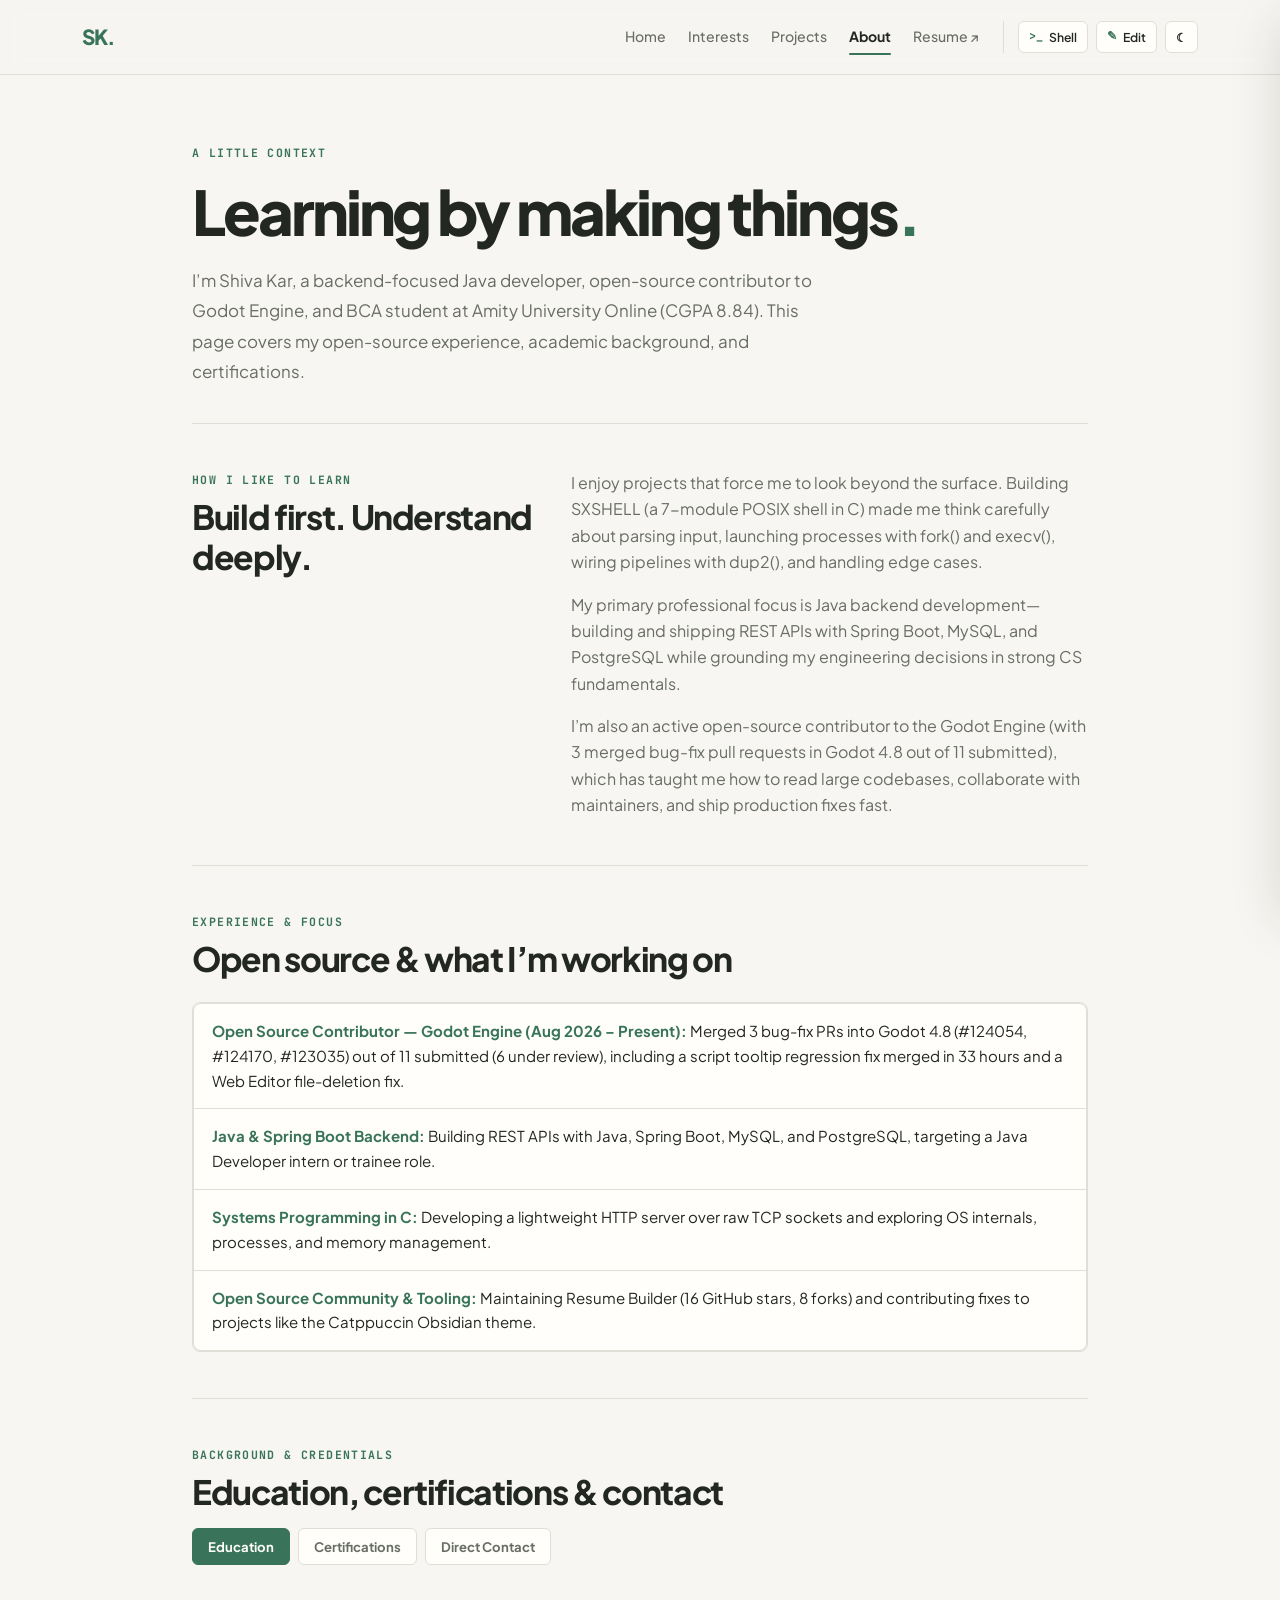
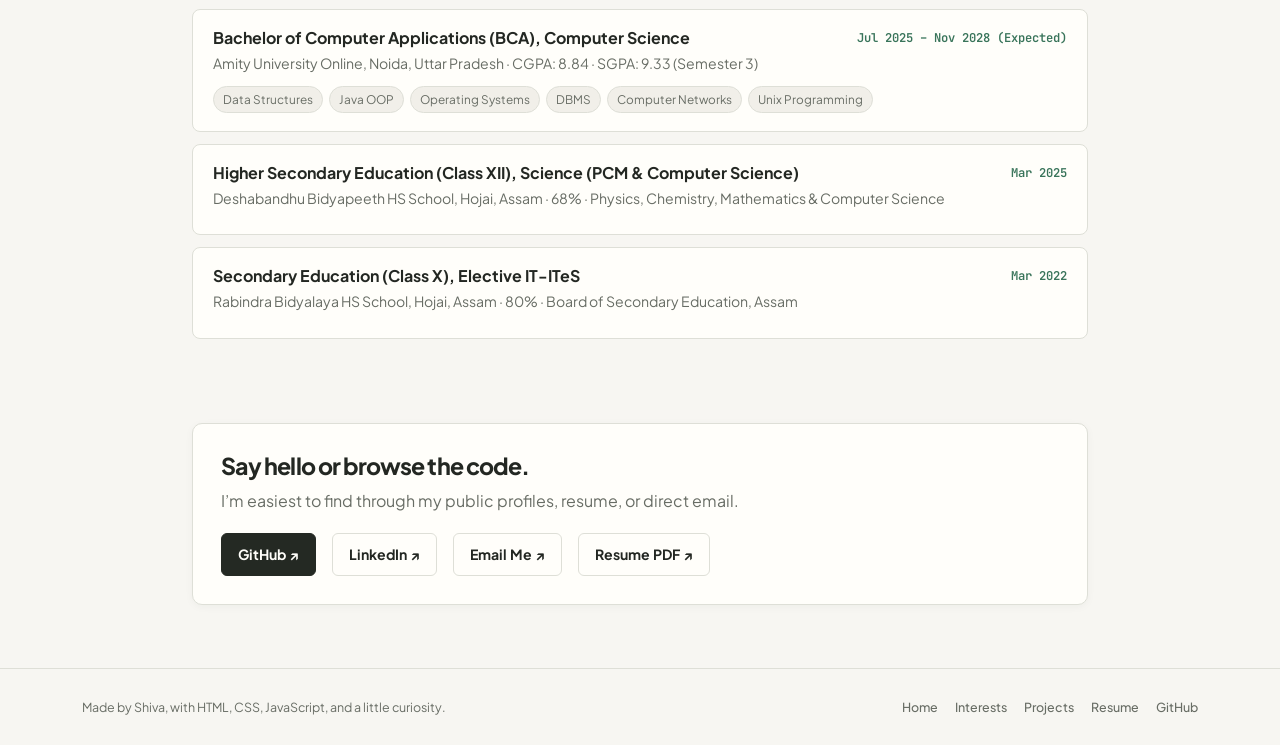
==== commit f2b59326: "feat(resume): integrate updated resume PDF, Godot open-source experience, Resume Builder project, an" ====
--- a/about.html
+++ b/about.html
@@ -3,7 +3,7 @@
 <head>
     <meta charset="UTF-8">
     <meta name="viewport" content="width=device-width, initial-scale=1.0">
-    <meta name="description" content="A little more about Shiva Kar, a BCA student interested in software engineering, Java backend systems, and C.">
+    <meta name="description" content="About Shiva Kar — Java & Backend Developer, Open Source Contributor to Godot Engine, and BCA student (CGPA 8.84).">
     <meta name="author" content="Shiva Kar">
     <title>Shiva Kar — About</title>
     <link rel="icon" type="image/svg+xml" href="data:image/svg+xml,<svg xmlns='http://www.w3.org/2000/svg' viewBox='0 0 100 100'><rect width='100' height='100' rx='20' fill='%23242923'/><text x='50' y='67' font-family='Arial,sans-serif' font-weight='800' font-size='48' text-anchor='middle' fill='%23fffefa'>SK<tspan fill='%2339745a'>.</tspan></text></svg>">
@@ -18,8 +18,8 @@
         })();
     </script>
     <link href="https://cdn.jsdelivr.net/npm/bootstrap@5.3.8/dist/css/bootstrap.min.css" rel="stylesheet" integrity="sha384-sRIl4kxILFvY47J16cr9ZwB07vP4J8+LH7qKQnuqkuIAvNWLzeN8tE5YBujZqJLB" crossorigin="anonymous">
-    <link href="styles.css?v=2.2.0" rel="stylesheet">
-    <script src="script.js?v=2.2.0" defer></script>
+    <link href="styles.css?v=2.3.0" rel="stylesheet">
+    <script src="script.js?v=2.3.0" defer></script>
 </head>
 <body data-page="about">
     <header class="site-header">
@@ -31,6 +31,7 @@
                     <a href="interests.html">Interests</a>
                     <a href="projects.html">Projects</a>
                     <a class="active" href="about.html" aria-current="page">About</a>
+                    <a href="Shiva_Kar_Resume.pdf?v=2.3.0" target="_blank" rel="noopener noreferrer">Resume ↗</a>
                 </nav>
                 <div class="header-tools" aria-label="Interactive tools">
                     <button type="button" class="tool-btn" id="open-terminal-btn" aria-haspopup="dialog" aria-expanded="false" title="Open interactive SXSHELL terminal (Ctrl+K)">
@@ -51,7 +52,7 @@
         <section class="page-intro">
             <p class="eyebrow" id="about-eyebrow" data-editable="about.eyebrow">A LITTLE CONTEXT</p>
             <h1><span id="about-title" data-editable="about.title">Learning by making things</span><span class="accent-text">.</span></h1>
-            <p class="intro" id="about-intro" data-editable="about.intro">I’m Shiva, a Bachelor of Computer Applications student at Amity University Online. This page is a small introduction, along with my academic background and current focus.</p>
+            <p class="intro" id="about-intro" data-editable="about.intro">I’m Shiva Kar, a backend-focused Java developer, open-source contributor to Godot Engine, and BCA student at Amity University Online (CGPA 8.84). This page covers my open-source experience, academic background, and certifications.</p>
         </section>
 
         <section class="section-block about-layout" aria-labelledby="approach-title">
@@ -60,22 +61,22 @@
                 <h2 id="approach-title" data-editable="about.approachTitle">Build first. Understand deeply.</h2>
             </div>
             <div class="about-copy" id="about-paragraphs">
-                <p data-editable="about.approachParagraphs.0">I enjoy projects that force me to look beyond the surface. Building SXSHELL made me think carefully about parsing input, launching processes, handling file descriptors, and dealing with errors.</p>
-                <p data-editable="about.approachParagraphs.1">My current professional direction is Java backend development. Alongside it, systems programming helps me strengthen my understanding of what software depends on underneath.</p>
-                <p data-editable="about.approachParagraphs.2">I also make games as a creative outlet. Switching between backend code, low-level systems work, and game development gives me different ways to solve problems.</p>
+                <p data-editable="about.approachParagraphs.0">I enjoy projects that force me to look beyond the surface. Building SXSHELL (a 7-module POSIX shell in C) made me think carefully about parsing input, launching processes with fork() and execv(), wiring pipelines with dup2(), and handling edge cases.</p>
+                <p data-editable="about.approachParagraphs.1">My primary professional focus is Java backend development—building and shipping REST APIs with Spring Boot, MySQL, and PostgreSQL while grounding my engineering decisions in strong CS fundamentals.</p>
+                <p data-editable="about.approachParagraphs.2">I’m also an active open-source contributor to the Godot Engine (with 3 merged bug-fix pull requests in Godot 4.8 out of 11 submitted), which has taught me how to read large codebases, collaborate with maintainers, and ship production fixes fast.</p>
             </div>
         </section>
 
         <section class="section-block" aria-labelledby="currently-title">
             <div class="section-heading">
-                <p class="section-kicker" data-editable="about.currentlyKicker">RIGHT NOW</p>
-                <h2 id="currently-title" data-editable="about.currentlyTitle">What I’m spending time on</h2>
+                <p class="section-kicker" data-editable="about.currentlyKicker">EXPERIENCE &amp; FOCUS</p>
+                <h2 id="currently-title" data-editable="about.currentlyTitle">Open source &amp; what I’m working on</h2>
             </div>
             <ul class="list-group simple-list" id="about-currently-list">
-                <li class="list-group-item"><strong>Java backend:</strong> strengthening Java, SQL, and Spring Boot fundamentals.</li>
-                <li class="list-group-item"><strong>Systems programming:</strong> building with C and exploring POSIX interfaces, memory, and networking.</li>
-                <li class="list-group-item"><strong>Data structures &amp; algorithms:</strong> practicing problem-solving and algorithmic thinking in C++ and Java.</li>
-                <li class="list-group-item"><strong>Learning in public:</strong> keeping projects, experiments, and source code available on GitHub.</li>
+                <li class="list-group-item"><strong>Open Source Contributor — Godot Engine (Aug 2026 – Present):</strong> Merged 3 bug-fix PRs into Godot 4.8 (#124054, #124170, #123035) out of 11 submitted (6 under review), including a script tooltip regression fix merged in 33 hours and a Web Editor file-deletion fix.</li>
+                <li class="list-group-item"><strong>Java &amp; Spring Boot Backend:</strong> Building REST APIs with Java, Spring Boot, MySQL, and PostgreSQL, targeting a Java Developer intern or trainee role.</li>
+                <li class="list-group-item"><strong>Systems Programming in C:</strong> Developing a lightweight HTTP server over raw TCP sockets and exploring OS internals, processes, and memory management.</li>
+                <li class="list-group-item"><strong>Open Source Community &amp; Tooling:</strong> Maintaining Resume Builder (16 GitHub stars, 8 forks) and contributing fixes to projects like the Catppuccin Obsidian theme.</li>
             </ul>
         </section>
 
@@ -96,32 +97,32 @@
                 <div id="about-edu-list">
                     <div class="edu-item">
                         <div class="edu-top">
-                            <h3 class="edu-degree">Bachelor of Computer Applications (BCA) — Software Engineering</h3>
-                            <span class="edu-date">2025 – 2028 (Expected)</span>
-                        </div>
-                        <p class="edu-school">Amity University Online · SGPA: 8.36 (Sem I)</p>
+                            <h3 class="edu-degree">Bachelor of Computer Applications (BCA), Computer Science</h3>
+                            <span class="edu-date">Jul 2025 – Nov 2028 (Expected)</span>
+                        </div>
+                        <p class="edu-school">Amity University Online, Noida, Uttar Pradesh · CGPA: 8.84 · SGPA: 9.33 (Semester 3)</p>
                         <div class="edu-coursework">
-                            <span>Data Structures &amp; Algorithms</span>
+                            <span>Data Structures</span>
+                            <span>Java OOP</span>
                             <span>Operating Systems</span>
-                            <span>Database Management Systems</span>
+                            <span>DBMS</span>
                             <span>Computer Networks</span>
-                            <span>Object-Oriented Programming</span>
-                            <span>Software Engineering</span>
+                            <span>Unix Programming</span>
                         </div>
                     </div>
                     <div class="edu-item">
                         <div class="edu-top">
-                            <h3 class="edu-degree">Higher Secondary (Class XII) — Science (PCM &amp; CS)</h3>
-                            <span class="edu-date">Completed 2025</span>
-                        </div>
-                        <p class="edu-school">Deshabandhu Bidyapeeth HS School (SEBA/AHSEC, Assam) · Physics, Chemistry, Mathematics &amp; Computer Science</p>
+                            <h3 class="edu-degree">Higher Secondary Education (Class XII), Science (PCM &amp; Computer Science)</h3>
+                            <span class="edu-date">Mar 2025</span>
+                        </div>
+                        <p class="edu-school">Deshabandhu Bidyapeeth HS School, Hojai, Assam · 68% · Physics, Chemistry, Mathematics &amp; Computer Science</p>
                     </div>
                     <div class="edu-item">
                         <div class="edu-top">
-                            <h3 class="edu-degree">Secondary (Class X)</h3>
-                            <span class="edu-date">Completed 2022</span>
-                        </div>
-                        <p class="edu-school">Rabindra Bidyalaya High School, Hojai · Board of Secondary Education, Assam</p>
+                            <h3 class="edu-degree">Secondary Education (Class X), Elective IT-ITeS</h3>
+                            <span class="edu-date">Mar 2022</span>
+                        </div>
+                        <p class="edu-school">Rabindra Bidyalaya HS School, Hojai, Assam · 80% · Board of Secondary Education, Assam</p>
                     </div>
                 </div>
             </div>
@@ -129,15 +130,15 @@
             <div class="about-tab-pane" id="cert-pane" role="tabpanel" aria-labelledby="tab-btn-cert">
                 <div class="cert-grid" id="about-cert-list">
                     <div class="cert-box">
-                        <h3>CS50x: Introduction to Computer Science</h3>
-                        <p class="cert-issuer">HarvardX</p>
-                        <div class="cert-meta">
-                            <span>Completed</span>
-                        </div>
-                    </div>
-                    <div class="cert-box">
-                        <h3>CS50 SQL: Databases with SQL</h3>
-                        <p class="cert-issuer">HarvardX</p>
+                        <h3>Harvard CS50x: Introduction to Computer Science</h3>
+                        <p class="cert-issuer">Harvard University (CS50)</p>
+                        <div class="cert-meta">
+                            <span>Completed</span>
+                        </div>
+                    </div>
+                    <div class="cert-box">
+                        <h3>Harvard CS50 SQL: Databases with SQL</h3>
+                        <p class="cert-issuer">Harvard University (CS50)</p>
                         <div class="cert-meta">
                             <span>Completed</span>
                         </div>
@@ -165,17 +166,18 @@
                         <h3 class="edu-degree">Reach out directly</h3>
                         <span class="edu-date">Hojai, Assam, India</span>
                     </div>
-                    <p class="edu-school">Open to software engineering internships, backend/systems discussions, and collaborative projects.</p>
+                    <p class="edu-school">Goal: Join a backend team as a Java Developer intern or trainee to build and ship REST APIs with Spring Boot.</p>
                     <p style="font-family:var(--font-mono);font-size:0.84rem;margin-bottom:14px;">
-                        Email: <a href="mailto:sksmarttech48+protfolio@gmail.com" id="direct-email-link" style="color:var(--accent);font-weight:700;">sksmarttech48+protfolio@gmail.com</a>
+                        Email: <a href="mailto:sksmarttech48@gmail.com" id="direct-email-link" style="color:var(--accent);font-weight:700;">sksmarttech48@gmail.com</a>
                     </p>
                     <div class="cta-links">
-                        <a class="btn btn-dark" id="send-email-btn" href="mailto:sksmarttech48+protfolio@gmail.com">Send Email ↗</a>
-                        <button type="button" class="btn btn-outline-dark" id="copy-email-btn" data-email="sksmarttech48+protfolio@gmail.com">Copy Email Address</button>
+                        <a class="btn btn-dark" id="send-email-btn" href="mailto:sksmarttech48@gmail.com">Send Email ↗</a>
+                        <button type="button" class="btn btn-outline-dark" id="copy-email-btn" data-email="sksmarttech48@gmail.com">Copy Email Address</button>
                         <a class="btn btn-outline-dark" href="https://github.com/shiva-kar" target="_blank" rel="noopener noreferrer">GitHub ↗</a>
-                        <a class="btn btn-outline-dark" href="https://www.linkedin.com/in/shiva-kar/" target="_blank" rel="noopener noreferrer">LinkedIn ↗</a>
+                        <a class="btn btn-outline-dark" href="https://github.com/godotengine/godot/pulls?q=is%3Apr+author%3Ashiva-kar" target="_blank" rel="noopener noreferrer">Godot PRs ↗</a>
+                        <a class="btn btn-outline-dark" href="https://www.linkedin.com/in/shiva-kar" target="_blank" rel="noopener noreferrer">LinkedIn ↗</a>
                         <a class="btn btn-outline-dark" href="https://x.com/sk_shivakar" target="_blank" rel="noopener noreferrer">X (Twitter) ↗</a>
-                        <a class="btn btn-outline-dark" href="Shiva_Kar_Resume.pdf" target="_blank" rel="noopener noreferrer">Download Resume PDF ↗</a>
+                        <a class="btn btn-outline-dark" href="Shiva_Kar_Resume.pdf?v=2.3.0" target="_blank" rel="noopener noreferrer">Download Resume PDF ↗</a>
                     </div>
                 </div>
             </div>
@@ -183,12 +185,12 @@
 
         <section class="simple-cta">
             <h2>Say hello or browse the code.</h2>
-            <p>I’m easiest to find through my public profiles or direct email.</p>
+            <p>I’m easiest to find through my public profiles, resume, or direct email.</p>
             <div class="cta-links">
                 <a class="btn btn-dark" href="https://github.com/shiva-kar" target="_blank" rel="noopener noreferrer">GitHub ↗</a>
-                <a class="btn btn-outline-dark" href="https://www.linkedin.com/in/shiva-kar/" target="_blank" rel="noopener noreferrer">LinkedIn ↗</a>
-                <a class="btn btn-outline-dark" href="mailto:sksmarttech48+protfolio@gmail.com">Email Me ↗</a>
-                <a class="btn btn-outline-dark" href="Shiva_Kar_Resume.pdf" target="_blank" rel="noopener noreferrer">Resume PDF ↗</a>
+                <a class="btn btn-outline-dark" href="https://www.linkedin.com/in/shiva-kar" target="_blank" rel="noopener noreferrer">LinkedIn ↗</a>
+                <a class="btn btn-outline-dark" href="mailto:sksmarttech48@gmail.com">Email Me ↗</a>
+                <a class="btn btn-outline-dark" href="Shiva_Kar_Resume.pdf?v=2.3.0" target="_blank" rel="noopener noreferrer">Resume PDF ↗</a>
             </div>
         </section>
     </main>
@@ -200,6 +202,7 @@
                 <a href="index.html">Home</a>
                 <a href="interests.html">Interests</a>
                 <a href="projects.html">Projects</a>
+                <a href="Shiva_Kar_Resume.pdf?v=2.3.0" target="_blank" rel="noopener noreferrer">Resume</a>
                 <a href="https://github.com/shiva-kar" target="_blank" rel="noopener noreferrer">GitHub</a>
             </div>
         </div>
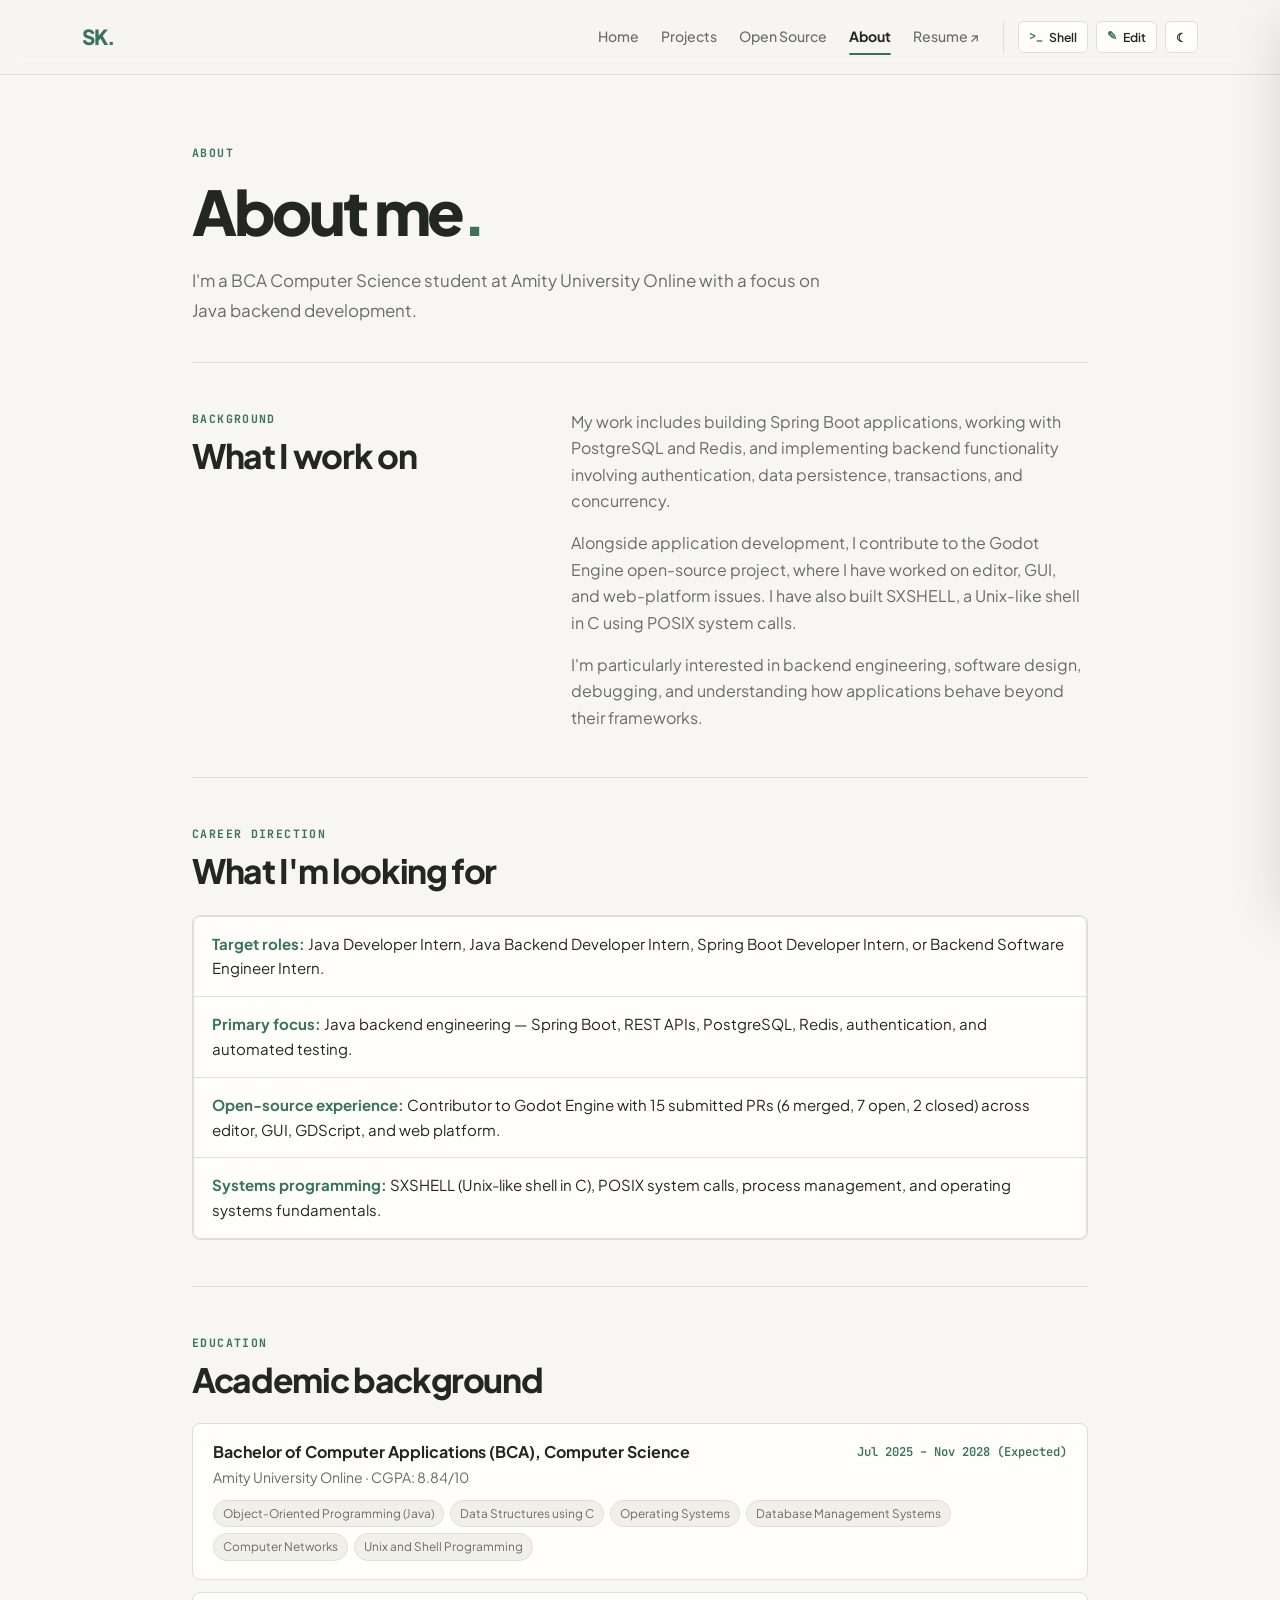
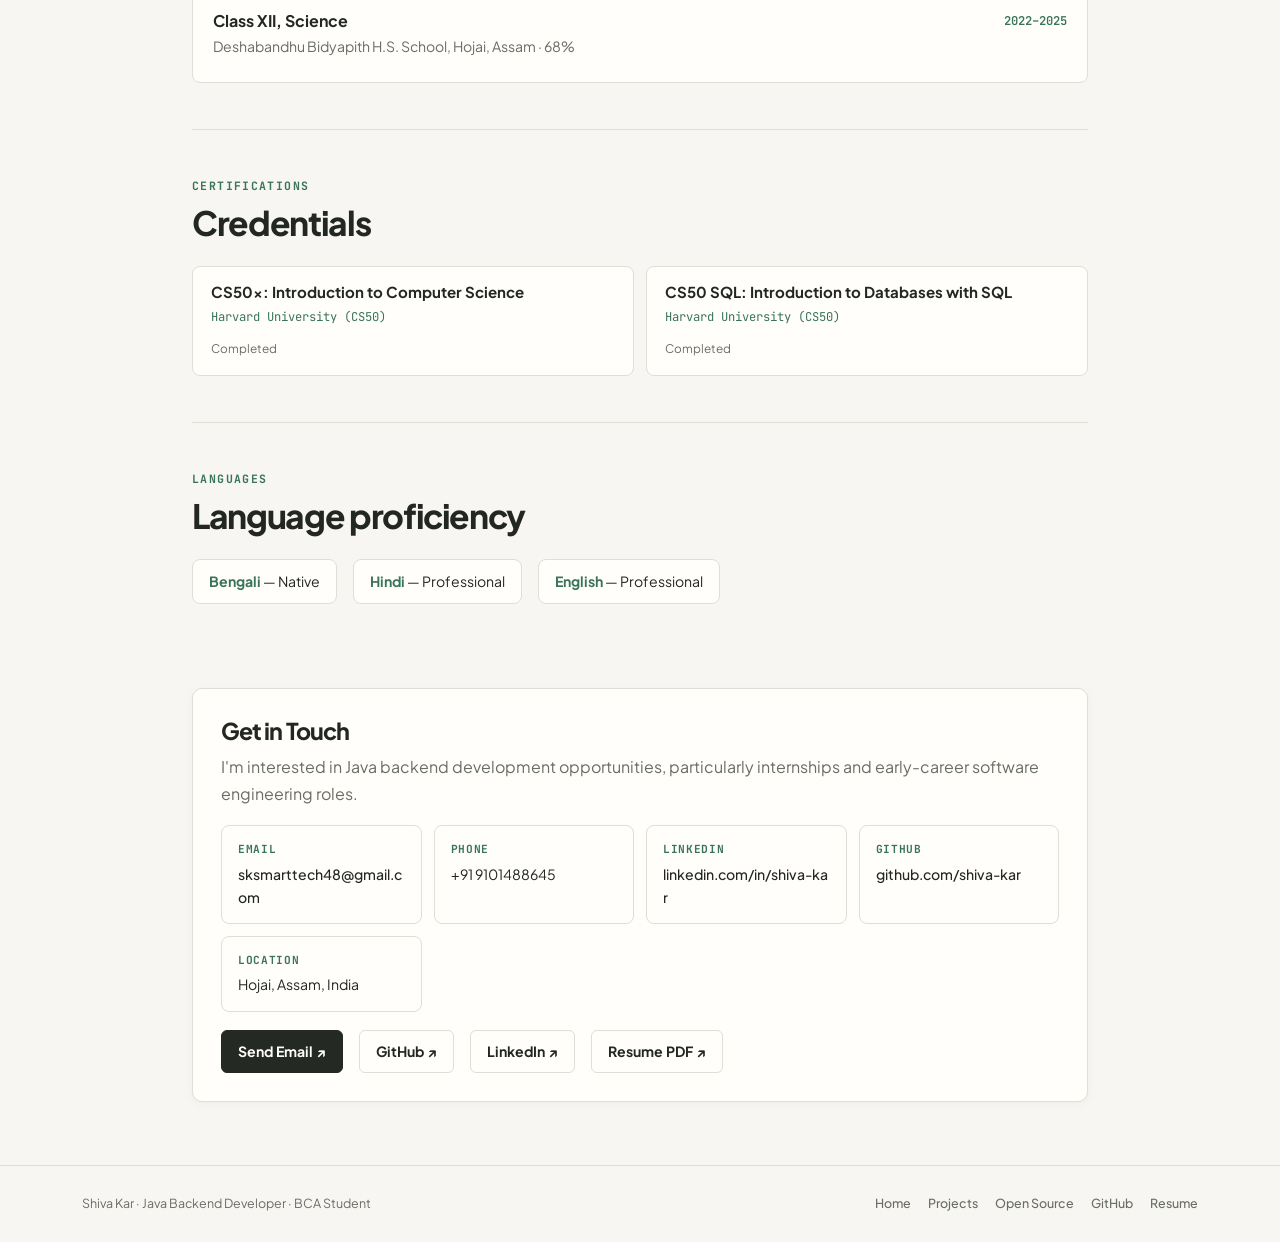
==== commit 34c7b9c9: "feat: transform portfolio into Java backend engineering portfolio with Godot OSS contributions - Ref" ====
--- a/about.html
+++ b/about.html
@@ -3,9 +3,11 @@
 <head>
     <meta charset="UTF-8">
     <meta name="viewport" content="width=device-width, initial-scale=1.0">
-    <meta name="description" content="About Shiva Kar — Java & Backend Developer, Open Source Contributor to Godot Engine, and BCA student (CGPA 8.84).">
+    <meta name="description" content="About Shiva Kar — Java Backend Developer, Open Source Contributor to Godot Engine, and BCA student (CGPA 8.84).">
     <meta name="author" content="Shiva Kar">
     <title>Shiva Kar — About</title>
+    <link rel="canonical" href="https://shivakar.me/about.html">
+    <meta name="theme-color" content="#39745a">
     <link rel="icon" type="image/svg+xml" href="data:image/svg+xml,<svg xmlns='http://www.w3.org/2000/svg' viewBox='0 0 100 100'><rect width='100' height='100' rx='20' fill='%23242923'/><text x='50' y='67' font-family='Arial,sans-serif' font-weight='800' font-size='48' text-anchor='middle' fill='%23fffefa'>SK<tspan fill='%2339745a'>.</tspan></text></svg>">
     <script>
         (function () {
@@ -18,20 +20,23 @@
         })();
     </script>
     <link href="https://cdn.jsdelivr.net/npm/bootstrap@5.3.8/dist/css/bootstrap.min.css" rel="stylesheet" integrity="sha384-sRIl4kxILFvY47J16cr9ZwB07vP4J8+LH7qKQnuqkuIAvNWLzeN8tE5YBujZqJLB" crossorigin="anonymous">
-    <link href="styles.css?v=2.3.0" rel="stylesheet">
-    <script src="script.js?v=2.3.0" defer></script>
+    <link href="styles.css?v=3.0.0" rel="stylesheet">
+    <script src="script.js?v=3.0.0" defer></script>
 </head>
 <body data-page="about">
     <header class="site-header">
         <div class="container header-inner">
             <a class="brand" href="index.html" aria-label="Shiva Kar homepage"><span id="brand-text" data-editable="meta.brand">SK</span><span>.</span></a>
-            <div class="header-right">
+            <button type="button" class="mobile-nav-toggle" id="mobile-nav-toggle" aria-label="Toggle navigation menu" aria-expanded="false">
+                <span class="nav-hamburger" aria-hidden="true"></span>
+            </button>
+            <div class="header-right" id="header-right">
                 <nav class="site-nav" aria-label="Main navigation">
                     <a href="index.html">Home</a>
-                    <a href="interests.html">Interests</a>
                     <a href="projects.html">Projects</a>
+                    <a href="opensource.html">Open Source</a>
                     <a class="active" href="about.html" aria-current="page">About</a>
-                    <a href="Shiva_Kar_Resume.pdf?v=2.3.0" target="_blank" rel="noopener noreferrer">Resume ↗</a>
+                    <a href="Shiva_Kar_Resume.pdf?v=3.0.0" target="_blank" rel="noopener noreferrer">Resume ↗</a>
                 </nav>
                 <div class="header-tools" aria-label="Interactive tools">
                     <button type="button" class="tool-btn" id="open-terminal-btn" aria-haspopup="dialog" aria-expanded="false" title="Open interactive SXSHELL terminal (Ctrl+K)">
@@ -50,160 +55,148 @@
 
     <main class="container page-content inner-page">
         <section class="page-intro">
-            <p class="eyebrow" id="about-eyebrow" data-editable="about.eyebrow">A LITTLE CONTEXT</p>
-            <h1><span id="about-title" data-editable="about.title">Learning by making things</span><span class="accent-text">.</span></h1>
-            <p class="intro" id="about-intro" data-editable="about.intro">I’m Shiva Kar, a backend-focused Java developer, open-source contributor to Godot Engine, and BCA student at Amity University Online (CGPA 8.84). This page covers my open-source experience, academic background, and certifications.</p>
-        </section>
-
+            <p class="eyebrow" id="about-eyebrow">ABOUT</p>
+            <h1><span id="about-title">About me</span><span class="accent-text">.</span></h1>
+            <p class="intro" id="about-intro">I'm a BCA Computer Science student at Amity University Online with a focus on Java backend development.</p>
+        </section>
+
+        <!-- Background -->
         <section class="section-block about-layout" aria-labelledby="approach-title">
             <div>
-                <p class="section-kicker" data-editable="about.approachKicker">HOW I LIKE TO LEARN</p>
-                <h2 id="approach-title" data-editable="about.approachTitle">Build first. Understand deeply.</h2>
+                <p class="section-kicker">BACKGROUND</p>
+                <h2 id="approach-title">What I work on</h2>
             </div>
             <div class="about-copy" id="about-paragraphs">
-                <p data-editable="about.approachParagraphs.0">I enjoy projects that force me to look beyond the surface. Building SXSHELL (a 7-module POSIX shell in C) made me think carefully about parsing input, launching processes with fork() and execv(), wiring pipelines with dup2(), and handling edge cases.</p>
-                <p data-editable="about.approachParagraphs.1">My primary professional focus is Java backend development—building and shipping REST APIs with Spring Boot, MySQL, and PostgreSQL while grounding my engineering decisions in strong CS fundamentals.</p>
-                <p data-editable="about.approachParagraphs.2">I’m also an active open-source contributor to the Godot Engine (with 3 merged bug-fix pull requests in Godot 4.8 out of 11 submitted), which has taught me how to read large codebases, collaborate with maintainers, and ship production fixes fast.</p>
-            </div>
-        </section>
-
+                <p>My work includes building Spring Boot applications, working with PostgreSQL and Redis, and implementing backend functionality involving authentication, data persistence, transactions, and concurrency.</p>
+                <p>Alongside application development, I contribute to the Godot Engine open-source project, where I have worked on editor, GUI, and web-platform issues. I have also built SXSHELL, a Unix-like shell in C using POSIX system calls.</p>
+                <p>I'm particularly interested in backend engineering, software design, debugging, and understanding how applications behave beyond their frameworks.</p>
+            </div>
+        </section>
+
+        <!-- Career Direction -->
         <section class="section-block" aria-labelledby="currently-title">
             <div class="section-heading">
-                <p class="section-kicker" data-editable="about.currentlyKicker">EXPERIENCE &amp; FOCUS</p>
-                <h2 id="currently-title" data-editable="about.currentlyTitle">Open source &amp; what I’m working on</h2>
+                <p class="section-kicker">CAREER DIRECTION</p>
+                <h2 id="currently-title">What I'm looking for</h2>
             </div>
             <ul class="list-group simple-list" id="about-currently-list">
-                <li class="list-group-item"><strong>Open Source Contributor — Godot Engine (Aug 2026 – Present):</strong> Merged 3 bug-fix PRs into Godot 4.8 (#124054, #124170, #123035) out of 11 submitted (6 under review), including a script tooltip regression fix merged in 33 hours and a Web Editor file-deletion fix.</li>
-                <li class="list-group-item"><strong>Java &amp; Spring Boot Backend:</strong> Building REST APIs with Java, Spring Boot, MySQL, and PostgreSQL, targeting a Java Developer intern or trainee role.</li>
-                <li class="list-group-item"><strong>Systems Programming in C:</strong> Developing a lightweight HTTP server over raw TCP sockets and exploring OS internals, processes, and memory management.</li>
-                <li class="list-group-item"><strong>Open Source Community &amp; Tooling:</strong> Maintaining Resume Builder (16 GitHub stars, 8 forks) and contributing fixes to projects like the Catppuccin Obsidian theme.</li>
+                <li class="list-group-item"><strong>Target roles:</strong> Java Developer Intern, Java Backend Developer Intern, Spring Boot Developer Intern, or Backend Software Engineer Intern.</li>
+                <li class="list-group-item"><strong>Primary focus:</strong> Java backend engineering — Spring Boot, REST APIs, PostgreSQL, Redis, authentication, and automated testing.</li>
+                <li class="list-group-item"><strong>Open-source experience:</strong> Contributor to Godot Engine with 15 submitted PRs (6 merged, 7 open, 2 closed) across editor, GUI, GDScript, and web platform.</li>
+                <li class="list-group-item"><strong>Systems programming:</strong> SXSHELL (Unix-like shell in C), POSIX system calls, process management, and operating systems fundamentals.</li>
             </ul>
         </section>
 
-        <section class="section-block" id="background-section" aria-labelledby="background-title">
-            <div class="section-heading-row">
-                <div>
-                    <p class="section-kicker">BACKGROUND &amp; CREDENTIALS</p>
-                    <h2 id="background-title">Education, certifications &amp; contact</h2>
-                </div>
-                <div class="about-tabs" role="tablist" aria-label="Background and contact tabs">
-                    <button type="button" class="about-tab-btn active" id="tab-btn-edu" data-tab="edu-pane" data-hash="education" role="tab" aria-controls="edu-pane" aria-selected="true">Education</button>
-                    <button type="button" class="about-tab-btn" id="tab-btn-cert" data-tab="cert-pane" data-hash="certifications" role="tab" aria-controls="cert-pane" aria-selected="false">Certifications</button>
-                    <button type="button" class="about-tab-btn" id="tab-btn-contact" data-tab="contact-pane" data-hash="contact" role="tab" aria-controls="contact-pane" aria-selected="false">Direct Contact</button>
-                </div>
-            </div>
-
-            <div class="about-tab-pane active" id="edu-pane" role="tabpanel" aria-labelledby="tab-btn-edu">
-                <div id="about-edu-list">
-                    <div class="edu-item">
-                        <div class="edu-top">
-                            <h3 class="edu-degree">Bachelor of Computer Applications (BCA), Computer Science</h3>
-                            <span class="edu-date">Jul 2025 – Nov 2028 (Expected)</span>
-                        </div>
-                        <p class="edu-school">Amity University Online, Noida, Uttar Pradesh · CGPA: 8.84 · SGPA: 9.33 (Semester 3)</p>
-                        <div class="edu-coursework">
-                            <span>Data Structures</span>
-                            <span>Java OOP</span>
-                            <span>Operating Systems</span>
-                            <span>DBMS</span>
-                            <span>Computer Networks</span>
-                            <span>Unix Programming</span>
-                        </div>
-                    </div>
-                    <div class="edu-item">
-                        <div class="edu-top">
-                            <h3 class="edu-degree">Higher Secondary Education (Class XII), Science (PCM &amp; Computer Science)</h3>
-                            <span class="edu-date">Mar 2025</span>
-                        </div>
-                        <p class="edu-school">Deshabandhu Bidyapeeth HS School, Hojai, Assam · 68% · Physics, Chemistry, Mathematics &amp; Computer Science</p>
-                    </div>
-                    <div class="edu-item">
-                        <div class="edu-top">
-                            <h3 class="edu-degree">Secondary Education (Class X), Elective IT-ITeS</h3>
-                            <span class="edu-date">Mar 2022</span>
-                        </div>
-                        <p class="edu-school">Rabindra Bidyalaya HS School, Hojai, Assam · 80% · Board of Secondary Education, Assam</p>
-                    </div>
-                </div>
-            </div>
-
-            <div class="about-tab-pane" id="cert-pane" role="tabpanel" aria-labelledby="tab-btn-cert">
-                <div class="cert-grid" id="about-cert-list">
-                    <div class="cert-box">
-                        <h3>Harvard CS50x: Introduction to Computer Science</h3>
-                        <p class="cert-issuer">Harvard University (CS50)</p>
-                        <div class="cert-meta">
-                            <span>Completed</span>
-                        </div>
-                    </div>
-                    <div class="cert-box">
-                        <h3>Harvard CS50 SQL: Databases with SQL</h3>
-                        <p class="cert-issuer">Harvard University (CS50)</p>
-                        <div class="cert-meta">
-                            <span>Completed</span>
-                        </div>
-                    </div>
-                    <div class="cert-box">
-                        <h3>Learn C — Skill Path</h3>
-                        <p class="cert-issuer">Codecademy</p>
-                        <div class="cert-meta">
-                            <span>Completed</span>
-                        </div>
-                    </div>
-                    <div class="cert-box">
-                        <h3>Programming in C and C++</h3>
-                        <p class="cert-issuer">Internshala</p>
-                        <div class="cert-meta">
-                            <span>Completed</span>
-                        </div>
-                    </div>
-                </div>
-            </div>
-
-            <div class="about-tab-pane" id="contact-pane" role="tabpanel" aria-labelledby="tab-btn-contact">
+        <!-- Education & Certifications -->
+        <section class="section-block" id="education" aria-labelledby="education-title">
+            <div class="section-heading">
+                <p class="section-kicker">EDUCATION</p>
+                <h2 id="education-title">Academic background</h2>
+            </div>
+
+            <div id="about-edu-list">
                 <div class="edu-item">
                     <div class="edu-top">
-                        <h3 class="edu-degree">Reach out directly</h3>
-                        <span class="edu-date">Hojai, Assam, India</span>
+                        <h3 class="edu-degree">Bachelor of Computer Applications (BCA), Computer Science</h3>
+                        <span class="edu-date">Jul 2025 – Nov 2028 (Expected)</span>
                     </div>
-                    <p class="edu-school">Goal: Join a backend team as a Java Developer intern or trainee to build and ship REST APIs with Spring Boot.</p>
-                    <p style="font-family:var(--font-mono);font-size:0.84rem;margin-bottom:14px;">
-                        Email: <a href="mailto:sksmarttech48@gmail.com" id="direct-email-link" style="color:var(--accent);font-weight:700;">sksmarttech48@gmail.com</a>
-                    </p>
-                    <div class="cta-links">
-                        <a class="btn btn-dark" id="send-email-btn" href="mailto:sksmarttech48@gmail.com">Send Email ↗</a>
-                        <button type="button" class="btn btn-outline-dark" id="copy-email-btn" data-email="sksmarttech48@gmail.com">Copy Email Address</button>
-                        <a class="btn btn-outline-dark" href="https://github.com/shiva-kar" target="_blank" rel="noopener noreferrer">GitHub ↗</a>
-                        <a class="btn btn-outline-dark" href="https://github.com/godotengine/godot/pulls?q=is%3Apr+author%3Ashiva-kar" target="_blank" rel="noopener noreferrer">Godot PRs ↗</a>
-                        <a class="btn btn-outline-dark" href="https://www.linkedin.com/in/shiva-kar" target="_blank" rel="noopener noreferrer">LinkedIn ↗</a>
-                        <a class="btn btn-outline-dark" href="https://x.com/sk_shivakar" target="_blank" rel="noopener noreferrer">X (Twitter) ↗</a>
-                        <a class="btn btn-outline-dark" href="Shiva_Kar_Resume.pdf?v=2.3.0" target="_blank" rel="noopener noreferrer">Download Resume PDF ↗</a>
+                    <p class="edu-school">Amity University Online · CGPA: 8.84/10</p>
+                    <div class="edu-coursework">
+                        <span>Object-Oriented Programming (Java)</span>
+                        <span>Data Structures using C</span>
+                        <span>Operating Systems</span>
+                        <span>Database Management Systems</span>
+                        <span>Computer Networks</span>
+                        <span>Unix and Shell Programming</span>
                     </div>
                 </div>
-            </div>
-        </section>
-
-        <section class="simple-cta">
-            <h2>Say hello or browse the code.</h2>
-            <p>I’m easiest to find through my public profiles, resume, or direct email.</p>
+                <div class="edu-item">
+                    <div class="edu-top">
+                        <h3 class="edu-degree">Class XII, Science</h3>
+                        <span class="edu-date">2022–2025</span>
+                    </div>
+                    <p class="edu-school">Deshabandhu Bidyapith H.S. School, Hojai, Assam · 68%</p>
+                </div>
+            </div>
+        </section>
+
+        <!-- Certifications -->
+        <section class="section-block" id="certifications" aria-labelledby="cert-title">
+            <div class="section-heading">
+                <p class="section-kicker">CERTIFICATIONS</p>
+                <h2 id="cert-title">Credentials</h2>
+            </div>
+            <div class="cert-grid" id="about-cert-list">
+                <div class="cert-box">
+                    <h3>CS50x: Introduction to Computer Science</h3>
+                    <p class="cert-issuer">Harvard University (CS50)</p>
+                    <div class="cert-meta"><span>Completed</span></div>
+                </div>
+                <div class="cert-box">
+                    <h3>CS50 SQL: Introduction to Databases with SQL</h3>
+                    <p class="cert-issuer">Harvard University (CS50)</p>
+                    <div class="cert-meta"><span>Completed</span></div>
+                </div>
+            </div>
+        </section>
+
+        <!-- Languages -->
+        <section class="section-block" aria-labelledby="languages-title">
+            <div class="section-heading">
+                <p class="section-kicker">LANGUAGES</p>
+                <h2 id="languages-title">Language proficiency</h2>
+            </div>
+            <div class="languages-list">
+                <span class="language-item"><strong>Bengali</strong> — Native</span>
+                <span class="language-item"><strong>Hindi</strong> — Professional</span>
+                <span class="language-item"><strong>English</strong> — Professional</span>
+            </div>
+        </section>
+
+        <!-- Contact -->
+        <section class="simple-cta" id="contact">
+            <h2>Get in Touch</h2>
+            <p>I'm interested in Java backend development opportunities, particularly internships and early-career software engineering roles.</p>
+            <div class="contact-grid" style="margin-bottom:18px;">
+                <div class="contact-item">
+                    <span class="contact-label">Email</span>
+                    <a href="mailto:sksmarttech48@gmail.com" id="direct-email-link">sksmarttech48@gmail.com</a>
+                </div>
+                <div class="contact-item">
+                    <span class="contact-label">Phone</span>
+                    <span>+91 9101488645</span>
+                </div>
+                <div class="contact-item">
+                    <span class="contact-label">LinkedIn</span>
+                    <a href="https://linkedin.com/in/shiva-kar" target="_blank" rel="noopener noreferrer">linkedin.com/in/shiva-kar</a>
+                </div>
+                <div class="contact-item">
+                    <span class="contact-label">GitHub</span>
+                    <a href="https://github.com/shiva-kar" target="_blank" rel="noopener noreferrer">github.com/shiva-kar</a>
+                </div>
+                <div class="contact-item">
+                    <span class="contact-label">Location</span>
+                    <span>Hojai, Assam, India</span>
+                </div>
+            </div>
             <div class="cta-links">
-                <a class="btn btn-dark" href="https://github.com/shiva-kar" target="_blank" rel="noopener noreferrer">GitHub ↗</a>
-                <a class="btn btn-outline-dark" href="https://www.linkedin.com/in/shiva-kar" target="_blank" rel="noopener noreferrer">LinkedIn ↗</a>
-                <a class="btn btn-outline-dark" href="mailto:sksmarttech48@gmail.com">Email Me ↗</a>
-                <a class="btn btn-outline-dark" href="Shiva_Kar_Resume.pdf?v=2.3.0" target="_blank" rel="noopener noreferrer">Resume PDF ↗</a>
+                <a class="btn btn-dark" id="send-email-btn" href="mailto:sksmarttech48@gmail.com">Send Email ↗</a>
+                <a class="btn btn-outline-dark" href="https://github.com/shiva-kar" target="_blank" rel="noopener noreferrer">GitHub ↗</a>
+                <a class="btn btn-outline-dark" href="https://linkedin.com/in/shiva-kar" target="_blank" rel="noopener noreferrer">LinkedIn ↗</a>
+                <a class="btn btn-outline-dark" href="Shiva_Kar_Resume.pdf?v=3.0.0" target="_blank" rel="noopener noreferrer">Resume PDF ↗</a>
             </div>
         </section>
     </main>
 
     <footer class="site-footer">
         <div class="container footer-inner">
-            <p>Made by Shiva, with HTML, CSS, JavaScript, and a little curiosity.</p>
+            <p>Shiva Kar · Java Backend Developer · BCA Student</p>
             <div class="footer-links">
                 <a href="index.html">Home</a>
-                <a href="interests.html">Interests</a>
                 <a href="projects.html">Projects</a>
-                <a href="Shiva_Kar_Resume.pdf?v=2.3.0" target="_blank" rel="noopener noreferrer">Resume</a>
+                <a href="opensource.html">Open Source</a>
                 <a href="https://github.com/shiva-kar" target="_blank" rel="noopener noreferrer">GitHub</a>
+                <a href="Shiva_Kar_Resume.pdf?v=3.0.0" target="_blank" rel="noopener noreferrer">Resume</a>
             </div>
         </div>
     </footer>
--- a/styles.css
+++ b/styles.css
@@ -745,6 +745,24 @@
     border-color: var(--accent);
 }
 
+.project-sort-select {
+    background: var(--surface);
+    color: var(--text);
+    border: 1px solid var(--line);
+    border-radius: 99px;
+    padding: 5px 13px;
+    font-size: 0.78rem;
+    font-weight: 600;
+    font-family: var(--font-sans);
+    cursor: pointer;
+    transition: border-color var(--transition);
+}
+
+.project-sort-select:focus {
+    outline: none;
+    border-color: var(--accent);
+}
+
 .project-count {
     font-family: var(--font-mono);
     font-size: 0.76rem;
@@ -772,6 +790,10 @@
     font-size: 0.9rem;
 }
 
+.project-card.pinned-card {
+    border-color: color-mix(in srgb, var(--accent) 42%, var(--line));
+}
+
 .project-card .card-body {
     padding: 25px;
 }
@@ -788,7 +810,22 @@
 .project-meta-right {
     display: flex;
     align-items: center;
-    gap: 10px;
+    flex-wrap: wrap;
+    gap: 8px;
+}
+
+.pinned-pill {
+    font-family: var(--font-mono);
+    font-size: 0.65rem;
+    font-weight: 700;
+    padding: 3px 8px;
+    border-radius: 99px;
+    background: var(--accent-light);
+    color: var(--accent);
+    border: 1px solid color-mix(in srgb, var(--accent) 40%, var(--line));
+    display: inline-flex;
+    align-items: center;
+    gap: 4px;
 }
 
 .status-pill {
@@ -812,6 +849,13 @@
     font-size: 0.66rem;
     font-weight: 700;
     letter-spacing: 0.09em;
+}
+
+.project-updated-tag {
+    margin-left: auto;
+    font-family: var(--font-mono);
+    font-size: 0.7rem;
+    color: var(--muted);
 }
 
 .project-card .card-title {
@@ -1297,7 +1341,7 @@
     right: 0;
     bottom: 0;
     width: 100%;
-    max-width: 450px;
+    max-width: 480px;
     background: var(--surface);
     color: var(--text);
     border-left: 1px solid var(--line);
@@ -1356,10 +1400,10 @@
 
 .studio-tabs {
     display: flex;
-    gap: 4px;
+    gap: 6px;
     padding: 10px 20px;
     border-bottom: 1px solid var(--line);
-    overflow-x: auto;
+    flex-wrap: wrap;
 }
 
 .studio-tab {
@@ -1369,9 +1413,15 @@
     font-size: 0.75rem;
     font-weight: 700;
     padding: 5px 10px;
-    border-radius: 5px;
+    border-radius: 6px;
     cursor: pointer;
     white-space: nowrap;
+    transition: all var(--transition);
+}
+
+.studio-tab:hover {
+    color: var(--text);
+    background: var(--surface-subtle);
 }
 
 .studio-tab.active {
@@ -1384,6 +1434,34 @@
     flex: 1;
     overflow-y: auto;
     padding: 18px 20px;
+    scrollbar-width: thin;
+    scrollbar-color: var(--line) transparent;
+}
+
+.studio-body::-webkit-scrollbar,
+.studio-drawer textarea::-webkit-scrollbar,
+.terminal-body::-webkit-scrollbar {
+    width: 6px;
+    height: 6px;
+}
+
+.studio-body::-webkit-scrollbar-track,
+.studio-drawer textarea::-webkit-scrollbar-track,
+.terminal-body::-webkit-scrollbar-track {
+    background: transparent;
+}
+
+.studio-body::-webkit-scrollbar-thumb,
+.studio-drawer textarea::-webkit-scrollbar-thumb,
+.terminal-body::-webkit-scrollbar-thumb {
+    background: var(--line);
+    border-radius: 99px;
+}
+
+.studio-body::-webkit-scrollbar-thumb:hover,
+.studio-drawer textarea::-webkit-scrollbar-thumb:hover,
+.terminal-body::-webkit-scrollbar-thumb:hover {
+    background: var(--muted);
 }
 
 .studio-status-banner {
@@ -1413,50 +1491,126 @@
     margin-bottom: 14px;
 }
 
+.studio-field:last-child {
+    margin-bottom: 0;
+}
+
 .studio-field label {
     display: block;
-    font-size: 0.73rem;
+    font-size: 0.72rem;
     font-weight: 700;
     text-transform: uppercase;
     letter-spacing: 0.06em;
     color: var(--muted);
-    margin-bottom: 5px;
-    font-family: var(--font-mono);
-}
-
-.studio-field input,
-.studio-field textarea,
-.studio-field select {
+    margin-bottom: 6px;
+    font-family: var(--font-mono);
+}
+
+.studio-drawer input:not([type="checkbox"]),
+.studio-drawer textarea,
+.studio-drawer select,
+.auth-modal-card input {
     width: 100%;
-    padding: 8px 11px;
-    border: 1px solid var(--line);
-    border-radius: 6px;
+    padding: 9px 12px;
+    border: 1px solid var(--line);
+    border-radius: 7px;
     background: var(--background);
     color: var(--text);
     font-family: var(--font-sans);
     font-size: 0.85rem;
-}
-
-.studio-field textarea {
-    min-height: 74px;
+    line-height: 1.55;
+    transition: border-color var(--transition), box-shadow var(--transition);
+}
+
+.studio-drawer input:not([type="checkbox"]):focus,
+.studio-drawer textarea:focus,
+.studio-drawer select:focus,
+.auth-modal-card input:focus {
+    outline: none;
+    border-color: var(--accent);
+    box-shadow: 0 0 0 3px var(--accent-light);
+}
+
+.studio-drawer textarea {
+    min-height: 68px;
     resize: vertical;
+    overflow-y: hidden;
+    display: block;
 }
 
 .studio-card-item {
-    padding: 12px;
-    border: 1px solid var(--line);
-    border-radius: 7px;
+    padding: 14px;
+    border: 1px solid var(--line);
+    border-radius: 8px;
     background: var(--surface-subtle);
-    margin-bottom: 12px;
+    margin-bottom: 14px;
+}
+
+.studio-card-item.pinned-studio-item {
+    border-color: color-mix(in srgb, var(--accent) 55%, var(--line));
+    background: color-mix(in srgb, var(--accent) 5%, var(--surface-subtle));
 }
 
 .studio-card-item-header {
     display: flex;
     align-items: center;
     justify-content: space-between;
-    margin-bottom: 8px;
-    font-size: 0.8rem;
-    font-weight: 700;
+    flex-wrap: wrap;
+    gap: 6px;
+    margin-bottom: 10px;
+    font-size: 0.81rem;
+    font-weight: 700;
+}
+
+.studio-project-actions {
+    display: flex;
+    align-items: center;
+    flex-wrap: wrap;
+    gap: 4px;
+}
+
+.studio-action-btn {
+    background: var(--surface);
+    color: var(--text);
+    border: 1px solid var(--line);
+    border-radius: 5px;
+    padding: 3px 8px;
+    font-size: 0.7rem;
+    font-weight: 700;
+    font-family: var(--font-mono);
+    cursor: pointer;
+    transition: all var(--transition);
+}
+
+.studio-action-btn:hover:not(:disabled) {
+    border-color: var(--accent);
+    color: var(--accent);
+    background: var(--accent-light);
+}
+
+.studio-action-btn:disabled {
+    opacity: 0.4;
+    cursor: not-allowed;
+}
+
+.studio-action-btn.pinned-active {
+    background: var(--accent-light);
+    color: var(--accent);
+    border-color: var(--accent);
+}
+
+.studio-action-btn.delete-action:hover {
+    border-color: var(--danger);
+    color: var(--danger);
+    background: var(--danger-bg);
+}
+
+.studio-sort-bar {
+    padding: 12px 14px;
+    border: 1px solid var(--line);
+    border-radius: 8px;
+    background: var(--surface-subtle);
+    margin-bottom: 14px;
 }
 
 .studio-footer {
@@ -1536,7 +1690,440 @@
     outline-offset: 3px;
 }
 
-/* ===== Responsive ===== */
+/* ===== v3.0 — New Component Styles ===== */
+
+/* Mobile Navigation Toggle */
+.mobile-nav-toggle {
+    display: none;
+    background: none;
+    border: none;
+    padding: 8px;
+    cursor: pointer;
+    z-index: 100;
+}
+
+.nav-hamburger {
+    display: block;
+    width: 22px;
+    height: 2px;
+    background: var(--text);
+    position: relative;
+    transition: background 0.2s ease;
+}
+
+.nav-hamburger::before,
+.nav-hamburger::after {
+    content: "";
+    position: absolute;
+    width: 22px;
+    height: 2px;
+    background: var(--text);
+    left: 0;
+    transition: transform 0.2s ease;
+}
+
+.nav-hamburger::before { top: -7px; }
+.nav-hamburger::after { top: 7px; }
+
+.mobile-nav-toggle[aria-expanded="true"] .nav-hamburger {
+    background: transparent;
+}
+
+.mobile-nav-toggle[aria-expanded="true"] .nav-hamburger::before {
+    transform: translateY(7px) rotate(45deg);
+}
+
+.mobile-nav-toggle[aria-expanded="true"] .nav-hamburger::after {
+    transform: translateY(-7px) rotate(-45deg);
+}
+
+/* Highlights Bar */
+.highlights-bar {
+    padding: 0 0 10px;
+}
+
+.highlights-grid {
+    display: grid;
+    grid-template-columns: repeat(4, 1fr);
+    gap: 12px;
+}
+
+.highlight-item {
+    padding: 14px 16px;
+    border: 1px solid var(--line);
+    border-radius: 8px;
+    background: var(--surface);
+    display: flex;
+    flex-direction: column;
+    gap: 4px;
+}
+
+.highlight-label {
+    font-family: var(--font-mono);
+    font-size: 0.74rem;
+    font-weight: 700;
+    color: var(--accent);
+    letter-spacing: 0.02em;
+}
+
+.highlight-detail {
+    font-size: 0.86rem;
+    color: var(--muted);
+    font-weight: 500;
+}
+
+/* Skills Grid */
+.skills-grid {
+    display: grid;
+    grid-template-columns: repeat(auto-fit, minmax(220px, 1fr));
+    gap: 16px;
+}
+
+.skill-category {
+    padding: 18px 20px;
+    border: 1px solid var(--line);
+    border-radius: 9px;
+    background: var(--surface);
+}
+
+.skill-category-name {
+    font-size: 0.84rem;
+    font-weight: 700;
+    color: var(--text);
+    margin: 0 0 12px;
+    font-family: var(--font-mono);
+    letter-spacing: 0.02em;
+}
+
+.skill-chips {
+    display: flex;
+    flex-wrap: wrap;
+    gap: 6px;
+}
+
+.skill-chip {
+    font-size: 0.74rem;
+    font-weight: 600;
+    padding: 4px 10px;
+    border-radius: 99px;
+    background: var(--surface-subtle);
+    border: 1px solid var(--line);
+    color: var(--muted);
+    display: inline-block;
+}
+
+/* Project Highlights List (used on featured cards) */
+.project-highlights-list {
+    margin: 0 0 18px;
+    padding-left: 16px;
+    font-size: 0.84rem;
+    color: var(--muted);
+    line-height: 1.7;
+}
+
+.project-highlights-list li {
+    margin-bottom: 4px;
+}
+
+.project-highlights-list li:last-child {
+    margin-bottom: 0;
+}
+
+/* Open Source Stats Bar */
+.oss-stats-bar {
+    display: flex;
+    gap: 16px;
+    flex-wrap: wrap;
+}
+
+.oss-stats-bar-large {
+    gap: 20px;
+}
+
+.oss-stat {
+    padding: 16px 20px;
+    border: 1px solid var(--line);
+    border-radius: 8px;
+    background: var(--surface);
+    display: flex;
+    flex-direction: column;
+    align-items: center;
+    gap: 4px;
+    min-width: 100px;
+    flex: 1;
+}
+
+.oss-stat-merged {
+    border-color: color-mix(in srgb, var(--accent) 50%, var(--line));
+    background: var(--accent-light);
+}
+
+.oss-stat-number {
+    font-family: var(--font-mono);
+    font-size: 1.6rem;
+    font-weight: 800;
+    color: var(--text);
+    line-height: 1;
+}
+
+.oss-stat-merged .oss-stat-number {
+    color: var(--accent);
+}
+
+.oss-stat-label {
+    font-family: var(--font-mono);
+    font-size: 0.68rem;
+    font-weight: 600;
+    color: var(--muted);
+    text-transform: uppercase;
+    letter-spacing: 0.06em;
+}
+
+/* PR Cards */
+.pr-list {
+    display: flex;
+    flex-direction: column;
+    gap: 10px;
+}
+
+.pr-card {
+    padding: 16px 20px;
+    border: 1px solid var(--line);
+    border-radius: 8px;
+    background: var(--surface);
+    transition: border-color var(--transition), box-shadow var(--transition);
+}
+
+.pr-card:hover {
+    border-color: color-mix(in srgb, var(--accent) 45%, var(--line));
+    box-shadow: var(--shadow-sm);
+}
+
+.pr-card-header {
+    display: flex;
+    align-items: center;
+    gap: 10px;
+    margin-bottom: 8px;
+}
+
+.pr-status-badge {
+    font-family: var(--font-mono);
+    font-size: 0.66rem;
+    font-weight: 700;
+    padding: 3px 8px;
+    border-radius: 99px;
+    text-transform: uppercase;
+    letter-spacing: 0.04em;
+}
+
+.pr-badge-merged {
+    background: var(--accent-light);
+    color: var(--accent);
+    border: 1px solid color-mix(in srgb, var(--accent) 40%, var(--line));
+}
+
+.pr-badge-open {
+    background: var(--surface-subtle);
+    color: var(--muted);
+    border: 1px solid var(--line);
+}
+
+.pr-number {
+    font-family: var(--font-mono);
+    font-size: 0.78rem;
+    font-weight: 600;
+    color: var(--accent);
+    text-decoration: none;
+}
+
+.pr-number:hover {
+    text-decoration: underline;
+}
+
+.pr-title {
+    font-size: 0.96rem;
+    font-weight: 700;
+    color: var(--text);
+    margin: 0 0 4px;
+}
+
+.pr-desc {
+    font-size: 0.86rem;
+    color: var(--muted);
+    margin: 0;
+    line-height: 1.6;
+}
+
+/* Contact Grid */
+.contact-grid {
+    display: grid;
+    grid-template-columns: repeat(auto-fit, minmax(200px, 1fr));
+    gap: 12px;
+}
+
+.contact-item {
+    padding: 14px 16px;
+    border: 1px solid var(--line);
+    border-radius: 8px;
+    background: var(--surface);
+    display: flex;
+    flex-direction: column;
+    gap: 4px;
+}
+
+.contact-label {
+    font-family: var(--font-mono);
+    font-size: 0.7rem;
+    font-weight: 700;
+    color: var(--accent);
+    text-transform: uppercase;
+    letter-spacing: 0.06em;
+}
+
+.contact-item a {
+    color: var(--text);
+    font-size: 0.88rem;
+    font-weight: 500;
+    text-decoration: none;
+    word-break: break-all;
+}
+
+.contact-item a:hover {
+    color: var(--accent);
+    text-decoration: underline;
+}
+
+.contact-item span:not(.contact-label) {
+    font-size: 0.88rem;
+    color: var(--text);
+}
+
+/* Project Detail Pages */
+.project-detail {
+    scroll-margin-top: 90px;
+}
+
+.project-detail-header {
+    display: flex;
+    align-items: flex-start;
+    justify-content: space-between;
+    flex-wrap: wrap;
+    gap: 16px;
+    margin-bottom: 24px;
+}
+
+.project-detail-actions {
+    display: flex;
+    gap: 10px;
+    flex-wrap: wrap;
+    flex-shrink: 0;
+}
+
+.project-detail-body {
+    max-width: 750px;
+}
+
+.project-detail-body p {
+    color: var(--muted);
+    font-size: 0.94rem;
+    line-height: 1.75;
+}
+
+.project-detail-body h3 {
+    font-size: 0.92rem;
+    font-weight: 700;
+    color: var(--text);
+    margin: 20px 0 8px;
+    font-family: var(--font-mono);
+}
+
+.project-detail-body ul {
+    margin: 0 0 14px;
+    padding-left: 18px;
+    color: var(--muted);
+    font-size: 0.88rem;
+    line-height: 1.7;
+}
+
+.project-detail-body li {
+    margin-bottom: 4px;
+}
+
+.project-detail-compact .project-detail-body {
+    max-width: 700px;
+}
+
+/* Languages List */
+.languages-list {
+    display: flex;
+    gap: 16px;
+    flex-wrap: wrap;
+}
+
+.language-item {
+    padding: 10px 16px;
+    border: 1px solid var(--line);
+    border-radius: 8px;
+    background: var(--surface);
+    font-size: 0.88rem;
+    color: var(--text);
+}
+
+.language-item strong {
+    color: var(--accent);
+}
+
+/* Architecture Diagram Flow */
+.arch-diagram {
+    margin: 18px 0 24px;
+    padding: 16px 20px;
+    border: 1px solid var(--line);
+    border-radius: 8px;
+    background: var(--surface-subtle);
+}
+
+.arch-title {
+    font-family: var(--font-mono);
+    font-size: 0.72rem;
+    font-weight: 700;
+    color: var(--accent);
+    text-transform: uppercase;
+    letter-spacing: 0.06em;
+    margin-bottom: 12px;
+}
+
+.arch-flow {
+    display: flex;
+    align-items: center;
+    flex-wrap: wrap;
+    gap: 8px;
+}
+
+.arch-node {
+    padding: 6px 12px;
+    background: var(--surface);
+    border: 1px solid var(--line);
+    border-radius: 6px;
+    font-family: var(--font-mono);
+    font-size: 0.76rem;
+    font-weight: 600;
+    color: var(--text);
+    white-space: nowrap;
+}
+
+.arch-node-highlight {
+    border-color: var(--accent);
+    background: var(--accent-light);
+    color: var(--accent);
+}
+
+.arch-arrow {
+    color: var(--accent);
+    font-weight: 700;
+    font-size: 0.85rem;
+}
+
+/* ===== Responsive Breakpoint: Mobile & Tablet <= 720px ===== */
 @media (max-width: 720px) {
     .header-inner,
     .footer-inner {
@@ -1550,28 +2137,50 @@
         padding-bottom: 14px;
     }
 
+    .mobile-nav-toggle {
+        display: block;
+    }
+
     .header-right {
+        display: none;
         width: 100%;
-        flex-wrap: wrap;
-        justify-content: space-between;
-        gap: 10px;
+        flex-direction: column;
+        gap: 12px;
+        padding-top: 10px;
+    }
+
+    .header-right.nav-open {
+        display: flex;
     }
 
     .site-nav {
-        gap: 16px;
+        flex-direction: column;
+        gap: 8px;
+        width: 100%;
     }
 
     .site-nav a {
-        font-size: 0.83rem;
+        padding: 8px 0;
+        font-size: 0.9rem;
     }
 
     .header-tools {
         padding-left: 0;
         border-left: none;
+        width: 100%;
+        justify-content: flex-start;
     }
 
     .hero {
         padding-top: 56px;
+    }
+
+    .highlights-grid {
+        grid-template-columns: repeat(2, 1fr);
+    }
+
+    .skills-grid {
+        grid-template-columns: 1fr;
     }
 
     .fun-fact {
@@ -1581,6 +2190,22 @@
         padding: 20px;
     }
 
+    .oss-stats-bar {
+        flex-wrap: wrap;
+    }
+
+    .oss-stat {
+        min-width: 80px;
+    }
+
+    .contact-grid {
+        grid-template-columns: 1fr;
+    }
+
+    .project-detail-header {
+        flex-direction: column;
+    }
+
     .footer-inner {
         justify-content: center;
         gap: 10px;
@@ -1621,6 +2246,30 @@
     }
 }
 
+@media (max-width: 480px) {
+    .highlights-grid {
+        grid-template-columns: 1fr 1fr;
+        gap: 8px;
+    }
+
+    .highlight-item {
+        padding: 10px 12px;
+    }
+
+    .oss-stats-bar {
+        gap: 8px;
+    }
+
+    .oss-stat {
+        padding: 12px 14px;
+        min-width: 70px;
+    }
+
+    .oss-stat-number {
+        font-size: 1.3rem;
+    }
+}
+
 @media (prefers-reduced-motion: reduce) {
     html {
         scroll-behavior: auto;
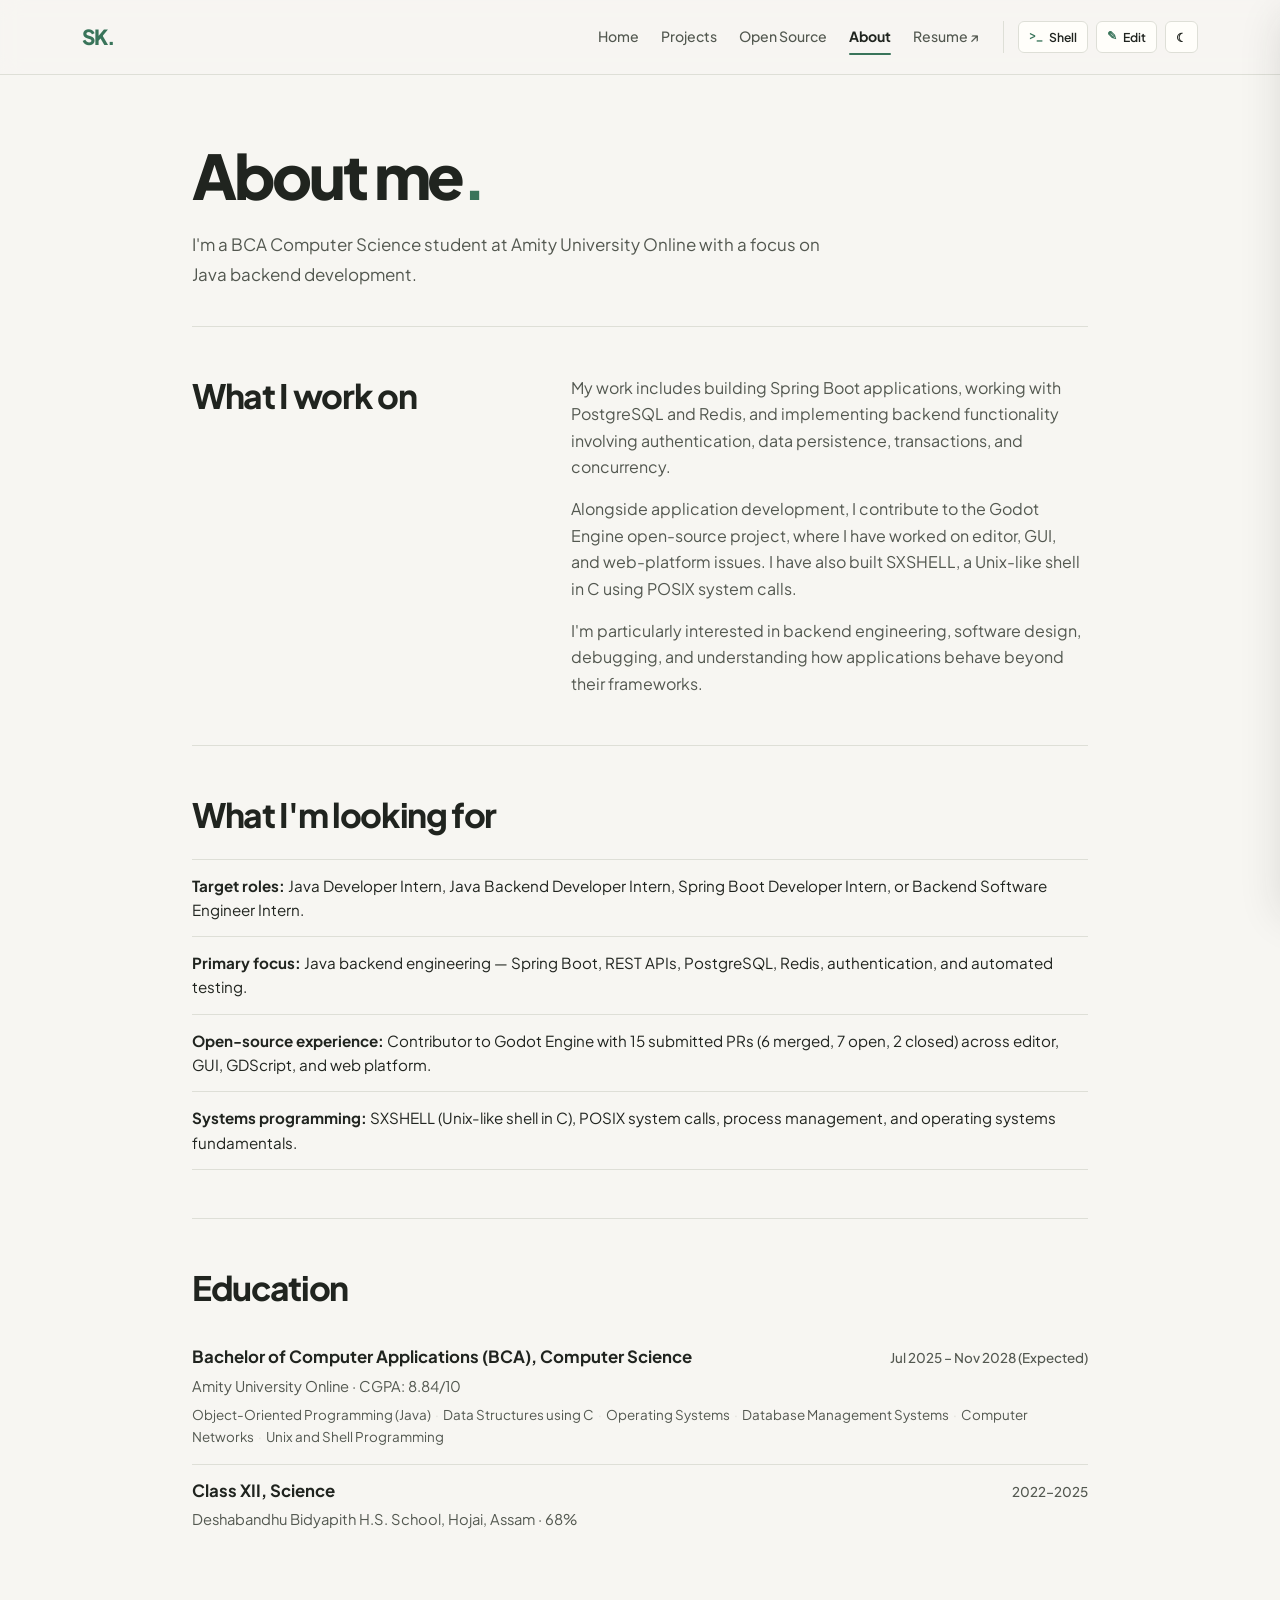
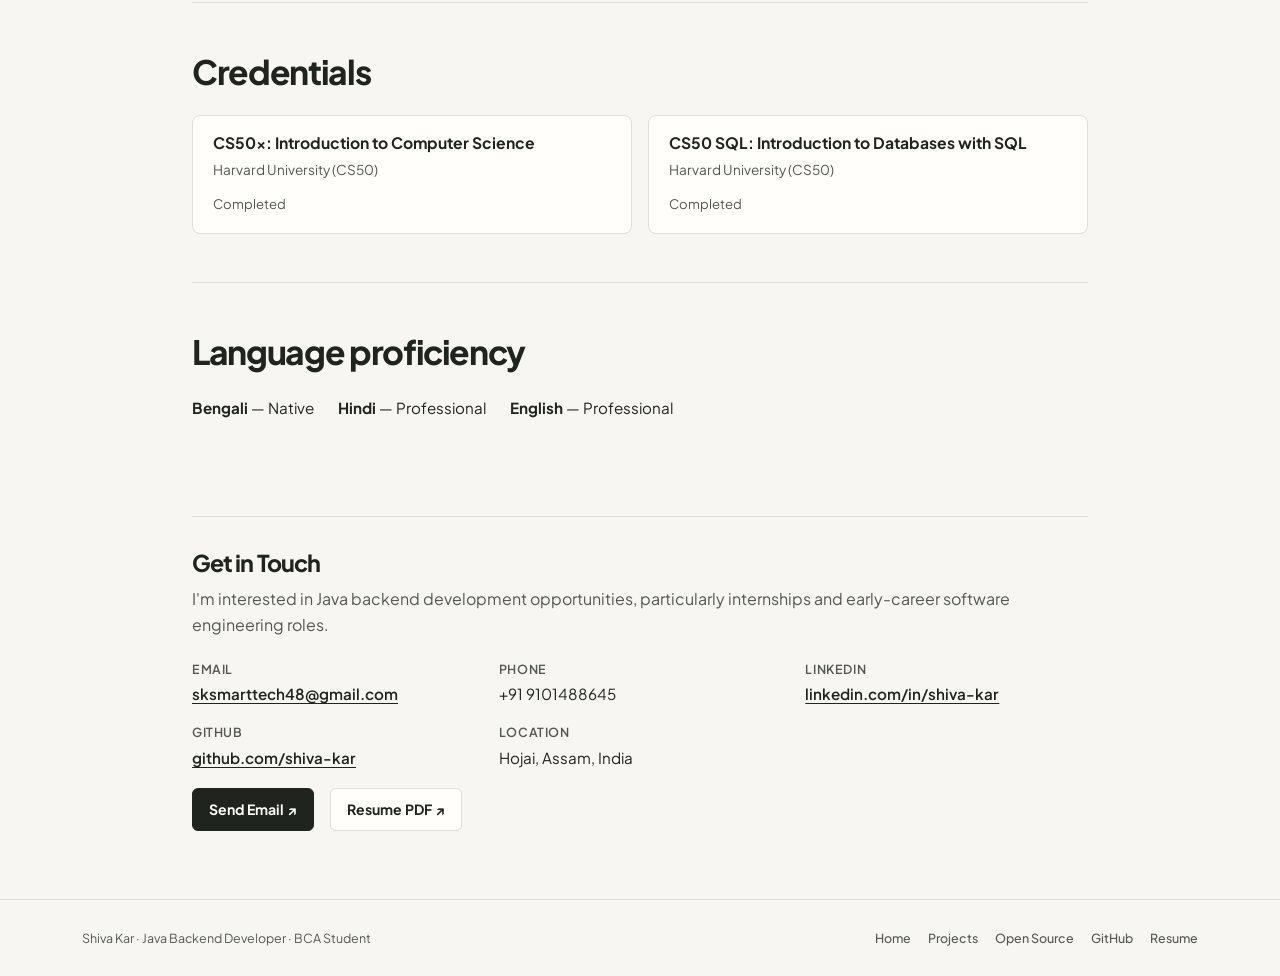
==== commit 2da41109: "feat(about): de-slopify about page headers, credentials, and contact actions" ====
--- a/about.html
+++ b/about.html
@@ -55,7 +55,6 @@
 
     <main class="container page-content inner-page">
         <section class="page-intro">
-            <p class="eyebrow" id="about-eyebrow">ABOUT</p>
             <h1><span id="about-title">About me</span><span class="accent-text">.</span></h1>
             <p class="intro" id="about-intro">I'm a BCA Computer Science student at Amity University Online with a focus on Java backend development.</p>
         </section>
@@ -63,7 +62,6 @@
         <!-- Background -->
         <section class="section-block about-layout" aria-labelledby="approach-title">
             <div>
-                <p class="section-kicker">BACKGROUND</p>
                 <h2 id="approach-title">What I work on</h2>
             </div>
             <div class="about-copy" id="about-paragraphs">
@@ -76,7 +74,6 @@
         <!-- Career Direction -->
         <section class="section-block" aria-labelledby="currently-title">
             <div class="section-heading">
-                <p class="section-kicker">CAREER DIRECTION</p>
                 <h2 id="currently-title">What I'm looking for</h2>
             </div>
             <ul class="list-group simple-list" id="about-currently-list">
@@ -90,8 +87,7 @@
         <!-- Education & Certifications -->
         <section class="section-block" id="education" aria-labelledby="education-title">
             <div class="section-heading">
-                <p class="section-kicker">EDUCATION</p>
-                <h2 id="education-title">Academic background</h2>
+                <h2 id="education-title">Education</h2>
             </div>
 
             <div id="about-edu-list">
@@ -123,7 +119,6 @@
         <!-- Certifications -->
         <section class="section-block" id="certifications" aria-labelledby="cert-title">
             <div class="section-heading">
-                <p class="section-kicker">CERTIFICATIONS</p>
                 <h2 id="cert-title">Credentials</h2>
             </div>
             <div class="cert-grid" id="about-cert-list">
@@ -143,7 +138,6 @@
         <!-- Languages -->
         <section class="section-block" aria-labelledby="languages-title">
             <div class="section-heading">
-                <p class="section-kicker">LANGUAGES</p>
                 <h2 id="languages-title">Language proficiency</h2>
             </div>
             <div class="languages-list">
@@ -181,8 +175,6 @@
             </div>
             <div class="cta-links">
                 <a class="btn btn-dark" id="send-email-btn" href="mailto:sksmarttech48@gmail.com">Send Email ↗</a>
-                <a class="btn btn-outline-dark" href="https://github.com/shiva-kar" target="_blank" rel="noopener noreferrer">GitHub ↗</a>
-                <a class="btn btn-outline-dark" href="https://linkedin.com/in/shiva-kar" target="_blank" rel="noopener noreferrer">LinkedIn ↗</a>
                 <a class="btn btn-outline-dark" href="Shiva_Kar_Resume.pdf?v=3.0.0" target="_blank" rel="noopener noreferrer">Resume PDF ↗</a>
             </div>
         </section>
--- a/styles.css
+++ b/styles.css
@@ -4,42 +4,47 @@
     --background: #f7f6f2;
     --surface: #fffefa;
     --surface-subtle: #f1efe9;
-    --text: #232722;
-    --muted: #686d65;
+    --text: #20241f;
+    --muted: #535850;
     --line: #dedfd7;
-    --accent: #39745a;
-    --accent-hover: #2d5d48;
-    --accent-light: #e6eee7;
-    --dark: #242923;
+    --accent: #2e664d;
+    --accent-hover: #23523e;
+    --accent-light: #e5ede7;
+    --dark: #20241f;
     --dark-text: #fffefa;
     --danger: #c93b3b;
     --danger-bg: rgba(201, 59, 59, 0.1);
-    --shadow-sm: 0 2px 8px rgba(35, 39, 34, 0.04);
-    --shadow-md: 0 10px 28px rgba(35, 39, 34, 0.07);
-    --shadow-lg: 0 20px 48px rgba(35, 39, 34, 0.14);
     --font-sans: 'Plus Jakarta Sans', -apple-system, BlinkMacSystemFont, "Segoe UI", Roboto, Arial, sans-serif;
     --font-mono: 'JetBrains Mono', ui-monospace, SFMono-Regular, Menlo, Consolas, monospace;
-    --transition: 0.2s cubic-bezier(0.16, 1, 0.3, 1);
+    --radius-btn: 6px;
+    --radius-card: 8px;
+    --radius-input: 6px;
+    --radius-pill: 9999px;
+    --radius-modal: 12px;
+    --shadow-sm: none;
+    --shadow-md: 0 4px 16px rgba(32, 36, 31, 0.06);
+    --shadow-lg: 0 16px 40px rgba(32, 36, 31, 0.12);
+    --transition: 0.18s cubic-bezier(0.16, 1, 0.3, 1);
     color-scheme: light;
 }
 
 [data-theme="dark"] {
-    --background: #131613;
-    --surface: #1b1f1b;
-    --surface-subtle: #232823;
-    --text: #eef0ec;
-    --muted: #a0a89d;
-    --line: #2d342d;
+    --background: #121512;
+    --surface: #191e19;
+    --surface-subtle: #212821;
+    --text: #eef1ec;
+    --muted: #9fa79c;
+    --line: #2b332b;
     --accent: #58a983;
     --accent-hover: #6ec09a;
     --accent-light: rgba(88, 169, 131, 0.15);
-    --dark: #eef0ec;
-    --dark-text: #131613;
+    --dark: #eef1ec;
+    --dark-text: #121512;
     --danger: #eb6b6b;
     --danger-bg: rgba(235, 107, 107, 0.14);
-    --shadow-sm: 0 2px 8px rgba(0, 0, 0, 0.25);
-    --shadow-md: 0 10px 28px rgba(0, 0, 0, 0.35);
-    --shadow-lg: 0 20px 48px rgba(0, 0, 0, 0.55);
+    --shadow-sm: none;
+    --shadow-md: 0 4px 16px rgba(0, 0, 0, 0.3);
+    --shadow-lg: 0 16px 40px rgba(0, 0, 0, 0.5);
     color-scheme: dark;
 }
 
@@ -227,43 +232,23 @@
     padding: 82px 0 58px;
 }
 
-.eyebrow,
+.eyebrow {
+    display: inline-flex;
+    align-items: center;
+    gap: 8px;
+    margin-bottom: 18px;
+    color: var(--muted);
+    font-size: 0.95rem;
+    font-weight: 500;
+}
+
 .section-kicker,
 .card-number {
-    color: var(--accent);
-    font-size: 0.72rem;
-    font-weight: 700;
-    letter-spacing: 0.12em;
-    text-transform: uppercase;
-    font-family: var(--font-mono);
-}
-
-.eyebrow {
-    display: flex;
-    align-items: center;
-    gap: 9px;
-    margin-bottom: 22px;
+    display: none;
 }
 
 .status-dot {
-    width: 8px;
-    height: 8px;
-    border-radius: 50%;
-    background: var(--accent);
-    box-shadow: 0 0 0 0 var(--accent);
-    animation: statusPulse 2.4s infinite;
-}
-
-@keyframes statusPulse {
-    0% {
-        box-shadow: 0 0 0 0 color-mix(in srgb, var(--accent) 55%, transparent);
-    }
-    70% {
-        box-shadow: 0 0 0 7px transparent;
-    }
-    100% {
-        box-shadow: 0 0 0 0 transparent;
-    }
+    display: none;
 }
 
 h1,
@@ -345,11 +330,11 @@
     align-items: flex-start;
     gap: 13px;
     max-width: 590px;
-    margin-top: 42px;
-    padding: 17px 20px;
-    border-left: 3px solid var(--accent);
-    border-radius: 0 8px 8px 0;
-    background: var(--accent-light);
+    margin-top: 36px;
+    padding: 16px 20px;
+    border: 1px solid var(--line);
+    border-radius: var(--radius-card);
+    background: var(--surface-subtle);
 }
 
 .note-mark {
@@ -366,7 +351,7 @@
 
 /* ===== Section Blocks & Cards ===== */
 .section-block {
-    padding: 46px 0;
+    padding: 48px 0;
     border-top: 1px solid var(--line);
 }
 
@@ -381,10 +366,6 @@
     flex-wrap: wrap;
     gap: 16px;
     margin-bottom: 24px;
-}
-
-.section-kicker {
-    margin-bottom: 7px;
 }
 
 h2 {
@@ -399,18 +380,18 @@
 .card.interest-card,
 .card.project-card {
     border: 1px solid var(--line);
-    border-radius: 10px;
+    border-radius: var(--radius-card);
     background-color: var(--surface);
     color: var(--text);
-    box-shadow: var(--shadow-sm);
-    transition: transform var(--transition), border-color var(--transition), box-shadow var(--transition), background-color 0.22s ease;
+    box-shadow: none;
+    transition: transform var(--transition), border-color var(--transition), background-color 0.22s ease;
 }
 
 .card.interest-card:hover,
 .card.project-card:hover {
-    transform: translateY(-3px);
-    border-color: color-mix(in srgb, var(--accent) 55%, var(--line));
-    box-shadow: var(--shadow-md);
+    transform: translateY(-2px);
+    border-color: color-mix(in srgb, var(--accent) 45%, var(--line));
+    box-shadow: none;
 }
 
 .interest-card .card-body {
@@ -462,24 +443,12 @@
     align-items: center;
     justify-content: space-between;
     gap: 24px;
-    margin: 12px 0 62px;
-    padding: 26px 28px;
+    margin: 12px 0 48px;
+    padding: 24px 28px;
     border: 1px solid var(--line);
-    border-radius: 10px;
+    border-radius: var(--radius-card);
     background: var(--surface);
-    box-shadow: var(--shadow-sm);
     position: relative;
-    overflow: hidden;
-}
-
-.fun-fact::before {
-    content: "";
-    position: absolute;
-    top: 0;
-    left: 0;
-    bottom: 0;
-    width: 4px;
-    background: var(--accent);
 }
 
 .fun-fact-header {
@@ -867,11 +836,12 @@
 }
 
 .project-learning {
-    margin: 0 0 20px;
-    padding-left: 13px;
-    border-left: 2px solid var(--accent);
-    color: var(--muted);
-    font-size: 0.87rem;
+    margin: 0 0 16px;
+    padding: 0;
+    border-left: none;
+    color: var(--muted);
+    font-size: 0.88rem;
+    line-height: 1.6;
 }
 
 /* Under-the-hood expandable details */
@@ -879,11 +849,11 @@
     background: none;
     border: none;
     padding: 0;
-    margin-bottom: 18px;
+    margin-bottom: 16px;
     color: var(--accent);
-    font-size: 0.8rem;
-    font-weight: 700;
-    font-family: var(--font-mono);
+    font-size: 0.84rem;
+    font-weight: 600;
+    font-family: var(--font-sans);
     cursor: pointer;
     display: inline-flex;
     align-items: center;
@@ -963,21 +933,25 @@
 }
 
 .simple-list {
-    border-radius: 8px;
-    overflow: hidden;
-    border: 1px solid var(--line);
+    border-radius: 0;
+    overflow: visible;
+    border: none;
+    border-top: 1px solid var(--line);
 }
 
 .simple-list .list-group-item {
-    padding: 15px 18px;
-    border-color: var(--line);
-    background-color: var(--surface);
-    color: var(--text);
-    font-size: 0.94rem;
+    padding: 14px 0;
+    border: none;
+    border-bottom: 1px solid var(--line);
+    background-color: transparent;
+    color: var(--text);
+    font-size: 0.95rem;
+    line-height: 1.6;
 }
 
 .simple-list strong {
-    color: var(--accent);
+    color: var(--text);
+    font-weight: 700;
 }
 
 /* Interactive Background Tabs on About Page */
@@ -1021,20 +995,19 @@
 }
 
 .edu-item {
-    padding: 18px 20px;
-    border: 1px solid var(--line);
-    border-radius: 8px;
-    background: var(--surface);
-    margin-bottom: 12px;
+    padding: 16px 0;
+    border-bottom: 1px solid var(--line);
+    background: transparent;
 }
 
 .edu-item:last-child {
+    border-bottom: none;
     margin-bottom: 0;
 }
 
 .edu-top {
     display: flex;
-    align-items: flex-start;
+    align-items: baseline;
     justify-content: space-between;
     flex-wrap: wrap;
     gap: 8px;
@@ -1042,51 +1015,58 @@
 }
 
 .edu-degree {
-    font-size: 1rem;
+    font-size: 1.05rem;
     font-weight: 700;
     color: var(--text);
     margin: 0;
 }
 
 .edu-date {
-    font-family: var(--font-mono);
-    font-size: 0.76rem;
-    color: var(--accent);
-    font-weight: 600;
+    font-family: var(--font-sans);
+    font-size: 0.84rem;
+    color: var(--muted);
+    font-weight: 500;
 }
 
 .edu-school {
     color: var(--muted);
-    font-size: 0.88rem;
+    font-size: 0.92rem;
     margin-bottom: 6px;
 }
 
 .edu-coursework {
-    display: flex;
-    flex-wrap: wrap;
-    gap: 6px;
-    margin-top: 10px;
+    display: block;
+    font-size: 0.84rem;
+    color: var(--muted);
+    margin-top: 6px;
 }
 
 .edu-coursework span {
-    font-size: 0.74rem;
-    padding: 3px 9px;
-    border-radius: 99px;
-    background: var(--surface-subtle);
-    border: 1px solid var(--line);
-    color: var(--muted);
+    font-size: 0.84rem;
+    padding: 0;
+    border-radius: 0;
+    background: transparent;
+    border: none;
+    color: var(--muted);
+    display: inline;
+}
+
+.edu-coursework span:not(:last-child)::after {
+    content: " · ";
+    color: var(--line);
+    padding: 0 2px;
 }
 
 .cert-grid {
     display: grid;
-    grid-template-columns: repeat(auto-fit, minmax(240px, 1fr));
-    gap: 12px;
+    grid-template-columns: repeat(auto-fit, minmax(260px, 1fr));
+    gap: 16px;
 }
 
 .cert-box {
-    padding: 16px 18px;
+    padding: 18px 20px;
     border: 1px solid var(--line);
-    border-radius: 8px;
+    border-radius: var(--radius-card);
     background: var(--surface);
     display: flex;
     flex-direction: column;
@@ -1094,23 +1074,23 @@
 }
 
 .cert-box h3 {
-    font-size: 0.94rem;
+    font-size: 0.98rem;
     font-weight: 700;
     margin: 0;
     color: var(--text);
 }
 
 .cert-box .cert-issuer {
-    font-family: var(--font-mono);
-    font-size: 0.76rem;
-    color: var(--accent);
+    font-family: var(--font-sans);
+    font-size: 0.85rem;
+    color: var(--muted);
     margin: 0;
 }
 
 .cert-box .cert-meta {
     margin-top: auto;
     padding-top: 6px;
-    font-size: 0.74rem;
+    font-size: 0.82rem;
     color: var(--muted);
     display: flex;
     align-items: center;
@@ -1129,12 +1109,10 @@
 
 /* ===== Simple CTA Box ===== */
 .simple-cta {
-    margin: 38px 0 15px;
-    padding: 28px;
-    border: 1px solid var(--line);
-    border-radius: 10px;
-    background: var(--surface);
-    box-shadow: var(--shadow-sm);
+    margin: 48px 0 20px;
+    padding: 32px 0 0;
+    border-top: 1px solid var(--line);
+    background: transparent;
 }
 
 .simple-cta h2 {
@@ -1341,7 +1319,7 @@
     right: 0;
     bottom: 0;
     width: 100%;
-    max-width: 480px;
+    max-width: min(600px, 100vw);
     background: var(--surface);
     color: var(--text);
     border-left: 1px solid var(--line);
@@ -1358,52 +1336,102 @@
 }
 
 .studio-header {
-    padding: 16px 20px;
+    padding: 14px 18px;
     border-bottom: 1px solid var(--line);
     display: flex;
     align-items: center;
     justify-content: space-between;
     background: var(--surface-subtle);
+    gap: 8px;
 }
 
 .studio-header h3 {
     margin: 0;
-    font-size: 0.98rem;
+    font-size: 0.95rem;
     font-weight: 800;
     display: flex;
     align-items: center;
     gap: 8px;
 }
 
+.studio-draft-pill {
+    font-size: 0.68rem;
+    font-family: var(--font-mono);
+    font-weight: 700;
+    padding: 3px 8px;
+    border-radius: 99px;
+    background: var(--surface);
+    color: var(--muted);
+    border: 1px solid var(--line);
+    display: inline-flex;
+    align-items: center;
+    gap: 5px;
+    white-space: nowrap;
+}
+
+.studio-draft-pill.saved::before {
+    content: "";
+    width: 6px;
+    height: 6px;
+    border-radius: 50%;
+    background: #2ea043;
+}
+
+.studio-draft-pill.dirty::before {
+    content: "";
+    width: 6px;
+    height: 6px;
+    border-radius: 50%;
+    background: #d29922;
+}
+
+.studio-draft-pill.publishing::before {
+    content: "";
+    width: 6px;
+    height: 6px;
+    border-radius: 50%;
+    background: #2f81f7;
+    animation: pulse 1s infinite;
+}
+
 .studio-auth-bar {
-    padding: 9px 20px;
+    padding: 8px 18px;
     border-bottom: 1px solid var(--line);
     background: var(--surface);
     display: flex;
     align-items: center;
     justify-content: space-between;
-    font-size: 0.76rem;
+    font-size: 0.75rem;
     font-family: var(--font-mono);
     color: var(--accent);
 }
 
 .studio-mode-bar {
-    padding: 12px 20px;
+    padding: 10px 18px;
     border-bottom: 1px solid var(--line);
     background: var(--accent-light);
     display: flex;
     align-items: center;
     justify-content: space-between;
     gap: 12px;
-    font-size: 0.8rem;
+    font-size: 0.78rem;
 }
 
 .studio-tabs {
     display: flex;
     gap: 6px;
-    padding: 10px 20px;
+    padding: 8px 14px;
     border-bottom: 1px solid var(--line);
-    flex-wrap: wrap;
+    overflow-x: auto;
+    white-space: nowrap;
+    flex-wrap: nowrap;
+    -webkit-overflow-scrolling: touch;
+    scrollbar-width: none;
+    background: var(--surface);
+}
+
+.studio-tabs::-webkit-scrollbar {
+    display: none;
 }
 
 .studio-tab {
@@ -1412,11 +1440,14 @@
     color: var(--muted);
     font-size: 0.75rem;
     font-weight: 700;
-    padding: 5px 10px;
+    padding: 6px 11px;
     border-radius: 6px;
     cursor: pointer;
     white-space: nowrap;
     transition: all var(--transition);
+    display: inline-flex;
+    align-items: center;
+    gap: 6px;
 }
 
 .studio-tab:hover {
@@ -1428,12 +1459,13 @@
     background: var(--surface-subtle);
     color: var(--accent);
     border-color: var(--line);
+    box-shadow: 0 1px 2px rgba(0, 0, 0, 0.05);
 }
 
 .studio-body {
     flex: 1;
     overflow-y: auto;
-    padding: 18px 20px;
+    padding: 16px 18px;
     scrollbar-width: thin;
     scrollbar-color: var(--line) transparent;
 }
@@ -1621,6 +1653,297 @@
     flex-wrap: wrap;
     gap: 8px;
     justify-content: space-between;
+}
+
+.studio-section-group {
+    border: 1px solid var(--line);
+    border-radius: 8px;
+    padding: 14px;
+    margin-bottom: 14px;
+    background: var(--surface);
+}
+
+.studio-group-header {
+    display: flex;
+    align-items: center;
+    justify-content: space-between;
+    gap: 8px;
+    margin-bottom: 12px;
+    padding-bottom: 8px;
+    border-bottom: 1px solid var(--line);
+}
+
+.studio-group-title {
+    font-size: 0.78rem;
+    font-weight: 800;
+    text-transform: uppercase;
+    letter-spacing: 0.05em;
+    color: var(--accent);
+    margin: 0;
+    font-family: var(--font-mono);
+}
+
+.studio-toggle-row {
+    display: flex;
+    align-items: center;
+    justify-content: space-between;
+    gap: 12px;
+    padding: 8px 0;
+    border-bottom: 1px dashed var(--line);
+}
+
+.studio-toggle-row:last-child {
+    border-bottom: none;
+    padding-bottom: 0;
+}
+
+.studio-toggle-label {
+    font-size: 0.82rem;
+    font-weight: 600;
+    color: var(--text);
+}
+
+.studio-toggle-desc {
+    font-size: 0.72rem;
+    color: var(--muted);
+}
+
+.studio-accordion-card {
+    border: 1px solid var(--line);
+    border-radius: 8px;
+    background: var(--surface-subtle);
+    margin-bottom: 12px;
+    overflow: hidden;
+    transition: border-color var(--transition);
+}
+
+.studio-accordion-card.pinned-studio-item {
+    border-color: color-mix(in srgb, var(--accent) 55%, var(--line));
+    background: color-mix(in srgb, var(--accent) 4%, var(--surface-subtle));
+}
+
+.studio-accordion-header {
+    padding: 10px 14px;
+    background: var(--surface);
+    cursor: pointer;
+    display: flex;
+    align-items: center;
+    justify-content: space-between;
+    gap: 8px;
+    user-select: none;
+    border-bottom: 1px solid var(--line);
+}
+
+.studio-accordion-header:hover {
+    background: var(--surface-subtle);
+}
+
+.studio-accordion-title-wrap {
+    display: flex;
+    align-items: center;
+    gap: 8px;
+    min-width: 0;
+    flex: 1;
+}
+
+.studio-accordion-chevron {
+    font-size: 0.75rem;
+    color: var(--muted);
+    transition: transform 0.2s ease;
+    display: inline-block;
+}
+
+.studio-accordion-card.collapsed .studio-accordion-chevron {
+    transform: rotate(-90deg);
+}
+
+.studio-accordion-card.collapsed .studio-accordion-header {
+    border-bottom-color: transparent;
+}
+
+.studio-accordion-title {
+    font-size: 0.82rem;
+    font-weight: 700;
+    white-space: nowrap;
+    overflow: hidden;
+    text-overflow: ellipsis;
+}
+
+.studio-accordion-body {
+    padding: 14px;
+    background: var(--surface-subtle);
+}
+
+.studio-accordion-card.collapsed .studio-accordion-body {
+    display: none;
+}
+
+.studio-skills-chip-list {
+    display: flex;
+    flex-wrap: wrap;
+    gap: 6px;
+    margin-bottom: 10px;
+}
+
+.studio-skill-chip-item {
+    display: inline-flex;
+    align-items: center;
+    gap: 6px;
+    padding: 4px 10px;
+    background: var(--surface);
+    border: 1px solid var(--line);
+    border-radius: 99px;
+    font-size: 0.75rem;
+    font-family: var(--font-mono);
+    font-weight: 600;
+    color: var(--text);
+}
+
+.studio-skill-chip-delete {
+    background: none;
+    border: none;
+    color: var(--muted);
+    font-size: 0.75rem;
+    cursor: pointer;
+    padding: 0;
+    line-height: 1;
+    display: flex;
+    align-items: center;
+    justify-content: center;
+    transition: color var(--transition);
+}
+
+.studio-skill-chip-delete:hover {
+    color: var(--danger);
+}
+
+.studio-skill-add-row {
+    display: flex;
+    gap: 6px;
+    margin-top: 6px;
+}
+
+.studio-stat-alert {
+    padding: 10px 14px;
+    border-radius: 7px;
+    font-size: 0.78rem;
+    font-family: var(--font-mono);
+    font-weight: 600;
+    margin-bottom: 14px;
+    display: flex;
+    align-items: center;
+    gap: 8px;
+}
+
+.studio-stat-alert.valid {
+    background: color-mix(in srgb, #2ea043 14%, var(--surface));
+    color: #2ea043;
+    border: 1px solid #2ea043;
+}
+
+.studio-stat-alert.warning {
+    background: color-mix(in srgb, #d29922 14%, var(--surface));
+    color: #9a6b26;
+    border: 1px solid #d29922;
+}
+
+.studio-modal-backdrop {
+    position: fixed;
+    inset: 0;
+    background: rgba(0, 0, 0, 0.65);
+    backdrop-filter: blur(4px);
+    display: flex;
+    align-items: center;
+    justify-content: center;
+    z-index: 1300;
+    padding: 20px;
+    opacity: 0;
+    pointer-events: none;
+    transition: opacity 0.2s ease;
+}
+
+.studio-modal-backdrop.open {
+    opacity: 1;
+    pointer-events: auto;
+}
+
+.studio-modal-box {
+    background: var(--surface);
+    color: var(--text);
+    border: 1px solid var(--line);
+    border-radius: 12px;
+    box-shadow: var(--shadow-lg);
+    width: 100%;
+    max-width: 440px;
+    padding: 22px;
+}
+
+.studio-modal-title {
+    font-size: 1.05rem;
+    font-weight: 800;
+    margin-bottom: 10px;
+    display: flex;
+    align-items: center;
+    gap: 8px;
+}
+
+.studio-modal-content {
+    font-size: 0.85rem;
+    color: var(--muted);
+    line-height: 1.55;
+    margin-bottom: 18px;
+}
+
+.studio-modal-actions {
+    display: flex;
+    justify-content: flex-end;
+    gap: 8px;
+}
+
+.color-swatches-row {
+    display: flex;
+    align-items: center;
+    gap: 12px;
+    flex-wrap: wrap;
+}
+
+.color-picker-input-wrap {
+    display: inline-flex;
+    align-items: center;
+    gap: 6px;
+    border: 1px solid var(--line);
+    border-radius: 99px;
+    padding: 2px 8px 2px 4px;
+    background: var(--surface);
+}
+
+.color-picker-input {
+    -webkit-appearance: none;
+    -moz-appearance: none;
+    appearance: none;
+    width: 22px;
+    height: 22px;
+    border: none;
+    border-radius: 50%;
+    cursor: pointer;
+    background: none;
+    padding: 0;
+}
+
+.color-picker-input::-webkit-color-swatch-wrapper {
+    padding: 0;
+}
+
+.color-picker-input::-webkit-color-swatch {
+    border: 1px solid var(--line);
+    border-radius: 50%;
+}
+
+.color-picker-label {
+    font-size: 0.72rem;
+    font-family: var(--font-mono);
+    font-weight: 700;
+    color: var(--muted);
 }
 
 .color-swatches {
@@ -1739,77 +2062,88 @@
 
 /* Highlights Bar */
 .highlights-bar {
-    padding: 0 0 10px;
+    padding: 24px 0;
+    margin: 32px 0 16px;
+    border-top: 1px solid var(--line);
+    border-bottom: 1px solid var(--line);
 }
 
 .highlights-grid {
     display: grid;
     grid-template-columns: repeat(4, 1fr);
-    gap: 12px;
+    gap: 24px;
 }
 
 .highlight-item {
-    padding: 14px 16px;
-    border: 1px solid var(--line);
-    border-radius: 8px;
-    background: var(--surface);
+    padding: 0;
+    border: none;
+    border-radius: 0;
+    background: transparent;
     display: flex;
     flex-direction: column;
     gap: 4px;
 }
 
 .highlight-label {
-    font-family: var(--font-mono);
-    font-size: 0.74rem;
-    font-weight: 700;
-    color: var(--accent);
-    letter-spacing: 0.02em;
+    font-family: var(--font-sans);
+    font-size: 0.82rem;
+    font-weight: 500;
+    color: var(--muted);
+    letter-spacing: normal;
+    text-transform: none;
 }
 
 .highlight-detail {
-    font-size: 0.86rem;
-    color: var(--muted);
-    font-weight: 500;
+    font-size: 1.05rem;
+    color: var(--text);
+    font-weight: 700;
 }
 
 /* Skills Grid */
 .skills-grid {
     display: grid;
-    grid-template-columns: repeat(auto-fit, minmax(220px, 1fr));
-    gap: 16px;
+    grid-template-columns: repeat(auto-fit, minmax(260px, 1fr));
+    gap: 28px 36px;
 }
 
 .skill-category {
-    padding: 18px 20px;
-    border: 1px solid var(--line);
-    border-radius: 9px;
-    background: var(--surface);
+    padding: 0;
+    border: none;
+    border-radius: 0;
+    background: transparent;
 }
 
 .skill-category-name {
-    font-size: 0.84rem;
-    font-weight: 700;
-    color: var(--text);
-    margin: 0 0 12px;
-    font-family: var(--font-mono);
-    letter-spacing: 0.02em;
+    font-size: 0.95rem;
+    font-weight: 700;
+    color: var(--text);
+    margin: 0 0 8px;
+    font-family: var(--font-sans);
+    letter-spacing: normal;
 }
 
 .skill-chips {
-    display: flex;
-    flex-wrap: wrap;
-    gap: 6px;
+    display: block;
+    font-size: 0.88rem;
+    color: var(--muted);
+    line-height: 1.7;
 }
 
 .skill-chip {
-    font-size: 0.74rem;
-    font-weight: 600;
-    padding: 4px 10px;
-    border-radius: 99px;
-    background: var(--surface-subtle);
-    border: 1px solid var(--line);
-    color: var(--muted);
-    display: inline-block;
+    font-size: 0.88rem;
+    font-weight: 400;
+    padding: 0;
+    border-radius: 0;
+    background: transparent;
+    border: none;
+    color: var(--muted);
+    display: inline;
+}
+
+.skill-chip:not(:last-child)::after {
+    content: " · ";
+    color: var(--line);
+    padding: 0 2px;
 }
 
 /* Project Highlights List (used on featured cards) */
@@ -1832,38 +2166,42 @@
 /* Open Source Stats Bar */
 .oss-stats-bar {
     display: flex;
-    gap: 16px;
+    gap: 28px;
     flex-wrap: wrap;
+    padding: 16px 0;
+    border-top: 1px solid var(--line);
+    border-bottom: 1px solid var(--line);
+    margin: 20px 0;
 }
 
 .oss-stats-bar-large {
-    gap: 20px;
+    gap: 36px;
 }
 
 .oss-stat {
-    padding: 16px 20px;
-    border: 1px solid var(--line);
-    border-radius: 8px;
-    background: var(--surface);
+    padding: 0;
+    border: none;
+    border-radius: 0;
+    background: transparent;
     display: flex;
     flex-direction: column;
-    align-items: center;
-    gap: 4px;
-    min-width: 100px;
-    flex: 1;
+    align-items: flex-start;
+    gap: 2px;
+    min-width: 80px;
+    flex: initial;
 }
 
 .oss-stat-merged {
-    border-color: color-mix(in srgb, var(--accent) 50%, var(--line));
-    background: var(--accent-light);
+    border-color: transparent;
+    background: transparent;
 }
 
 .oss-stat-number {
-    font-family: var(--font-mono);
-    font-size: 1.6rem;
+    font-family: var(--font-sans);
+    font-size: 1.75rem;
     font-weight: 800;
     color: var(--text);
-    line-height: 1;
+    line-height: 1.1;
 }
 
 .oss-stat-merged .oss-stat-number {
@@ -1871,84 +2209,85 @@
 }
 
 .oss-stat-label {
-    font-family: var(--font-mono);
-    font-size: 0.68rem;
-    font-weight: 600;
-    color: var(--muted);
-    text-transform: uppercase;
-    letter-spacing: 0.06em;
+    font-family: var(--font-sans);
+    font-size: 0.8rem;
+    font-weight: 500;
+    color: var(--muted);
+    text-transform: none;
+    letter-spacing: normal;
 }
 
 /* PR Cards */
 .pr-list {
     display: flex;
     flex-direction: column;
+    gap: 0;
+    border-top: 1px solid var(--line);
+}
+
+.pr-card {
+    padding: 18px 0;
+    border: none;
+    border-bottom: 1px solid var(--line);
+    border-radius: 0;
+    background: transparent;
+    transition: background-color var(--transition);
+}
+
+.pr-card:hover {
+    border-color: var(--line);
+    box-shadow: none;
+}
+
+.pr-card-header {
+    display: flex;
+    align-items: baseline;
     gap: 10px;
-}
-
-.pr-card {
-    padding: 16px 20px;
-    border: 1px solid var(--line);
-    border-radius: 8px;
-    background: var(--surface);
-    transition: border-color var(--transition), box-shadow var(--transition);
-}
-
-.pr-card:hover {
-    border-color: color-mix(in srgb, var(--accent) 45%, var(--line));
-    box-shadow: var(--shadow-sm);
-}
-
-.pr-card-header {
-    display: flex;
-    align-items: center;
-    gap: 10px;
-    margin-bottom: 8px;
+    margin-bottom: 4px;
 }
 
 .pr-status-badge {
-    font-family: var(--font-mono);
-    font-size: 0.66rem;
-    font-weight: 700;
-    padding: 3px 8px;
-    border-radius: 99px;
+    font-family: var(--font-sans);
+    font-size: 0.74rem;
+    font-weight: 600;
+    padding: 0;
+    border-radius: 0;
+    border: none;
+    background: transparent !important;
     text-transform: uppercase;
     letter-spacing: 0.04em;
 }
 
 .pr-badge-merged {
-    background: var(--accent-light);
     color: var(--accent);
-    border: 1px solid color-mix(in srgb, var(--accent) 40%, var(--line));
 }
 
 .pr-badge-open {
-    background: var(--surface-subtle);
-    color: var(--muted);
-    border: 1px solid var(--line);
+    color: var(--muted);
 }
 
 .pr-number {
     font-family: var(--font-mono);
-    font-size: 0.78rem;
-    font-weight: 600;
+    font-size: 0.82rem;
+    font-weight: 500;
+    color: var(--muted);
+    text-decoration: none;
+}
+
+.pr-number:hover {
     color: var(--accent);
-    text-decoration: none;
-}
-
-.pr-number:hover {
     text-decoration: underline;
 }
 
 .pr-title {
-    font-size: 0.96rem;
+    font-size: 1.05rem;
     font-weight: 700;
     color: var(--text);
     margin: 0 0 4px;
 }
 
 .pr-desc {
-    font-size: 0.86rem;
+    font-size: 0.9rem;
     color: var(--muted);
     margin: 0;
     line-height: 1.6;
@@ -1957,44 +2296,45 @@
 /* Contact Grid */
 .contact-grid {
     display: grid;
-    grid-template-columns: repeat(auto-fit, minmax(200px, 1fr));
-    gap: 12px;
+    grid-template-columns: repeat(auto-fit, minmax(220px, 1fr));
+    gap: 16px 24px;
+    margin: 20px 0;
 }
 
 .contact-item {
-    padding: 14px 16px;
-    border: 1px solid var(--line);
-    border-radius: 8px;
-    background: var(--surface);
+    padding: 0;
+    border: none;
+    border-radius: 0;
+    background: transparent;
     display: flex;
     flex-direction: column;
-    gap: 4px;
+    gap: 2px;
 }
 
 .contact-label {
-    font-family: var(--font-mono);
-    font-size: 0.7rem;
-    font-weight: 700;
-    color: var(--accent);
+    font-family: var(--font-sans);
+    font-size: 0.78rem;
+    font-weight: 600;
+    color: var(--muted);
     text-transform: uppercase;
-    letter-spacing: 0.06em;
+    letter-spacing: 0.05em;
 }
 
 .contact-item a {
     color: var(--text);
-    font-size: 0.88rem;
-    font-weight: 500;
-    text-decoration: none;
+    font-size: 0.95rem;
+    font-weight: 600;
+    text-decoration: underline;
+    text-underline-offset: 3px;
     word-break: break-all;
 }
 
 .contact-item a:hover {
     color: var(--accent);
-    text-decoration: underline;
 }
 
 .contact-item span:not(.contact-label) {
-    font-size: 0.88rem;
+    font-size: 0.95rem;
     color: var(--text);
 }
 
@@ -2030,11 +2370,11 @@
 }
 
 .project-detail-body h3 {
-    font-size: 0.92rem;
-    font-weight: 700;
-    color: var(--text);
-    margin: 20px 0 8px;
-    font-family: var(--font-mono);
+    font-size: 1.05rem;
+    font-weight: 700;
+    color: var(--text);
+    margin: 24px 0 8px;
+    font-family: var(--font-sans);
 }
 
 .project-detail-body ul {
@@ -2056,71 +2396,25 @@
 /* Languages List */
 .languages-list {
     display: flex;
-    gap: 16px;
+    gap: 24px;
     flex-wrap: wrap;
+    font-size: 0.95rem;
+    color: var(--text);
 }
 
 .language-item {
-    padding: 10px 16px;
-    border: 1px solid var(--line);
-    border-radius: 8px;
-    background: var(--surface);
-    font-size: 0.88rem;
+    font-size: 0.95rem;
     color: var(--text);
 }
 
 .language-item strong {
-    color: var(--accent);
+    color: var(--text);
+    font-weight: 700;
 }
 
 /* Architecture Diagram Flow */
 .arch-diagram {
-    margin: 18px 0 24px;
-    padding: 16px 20px;
-    border: 1px solid var(--line);
-    border-radius: 8px;
-    background: var(--surface-subtle);
-}
-
-.arch-title {
-    font-family: var(--font-mono);
-    font-size: 0.72rem;
-    font-weight: 700;
-    color: var(--accent);
-    text-transform: uppercase;
-    letter-spacing: 0.06em;
-    margin-bottom: 12px;
-}
-
-.arch-flow {
-    display: flex;
-    align-items: center;
-    flex-wrap: wrap;
-    gap: 8px;
-}
-
-.arch-node {
-    padding: 6px 12px;
-    background: var(--surface);
-    border: 1px solid var(--line);
-    border-radius: 6px;
-    font-family: var(--font-mono);
-    font-size: 0.76rem;
-    font-weight: 600;
-    color: var(--text);
-    white-space: nowrap;
-}
-
-.arch-node-highlight {
-    border-color: var(--accent);
-    background: var(--accent-light);
-    color: var(--accent);
-}
-
-.arch-arrow {
-    color: var(--accent);
-    font-weight: 700;
-    font-size: 0.85rem;
+    display: none;
 }
 
 /* ===== Responsive Breakpoint: Mobile & Tablet <= 720px ===== */
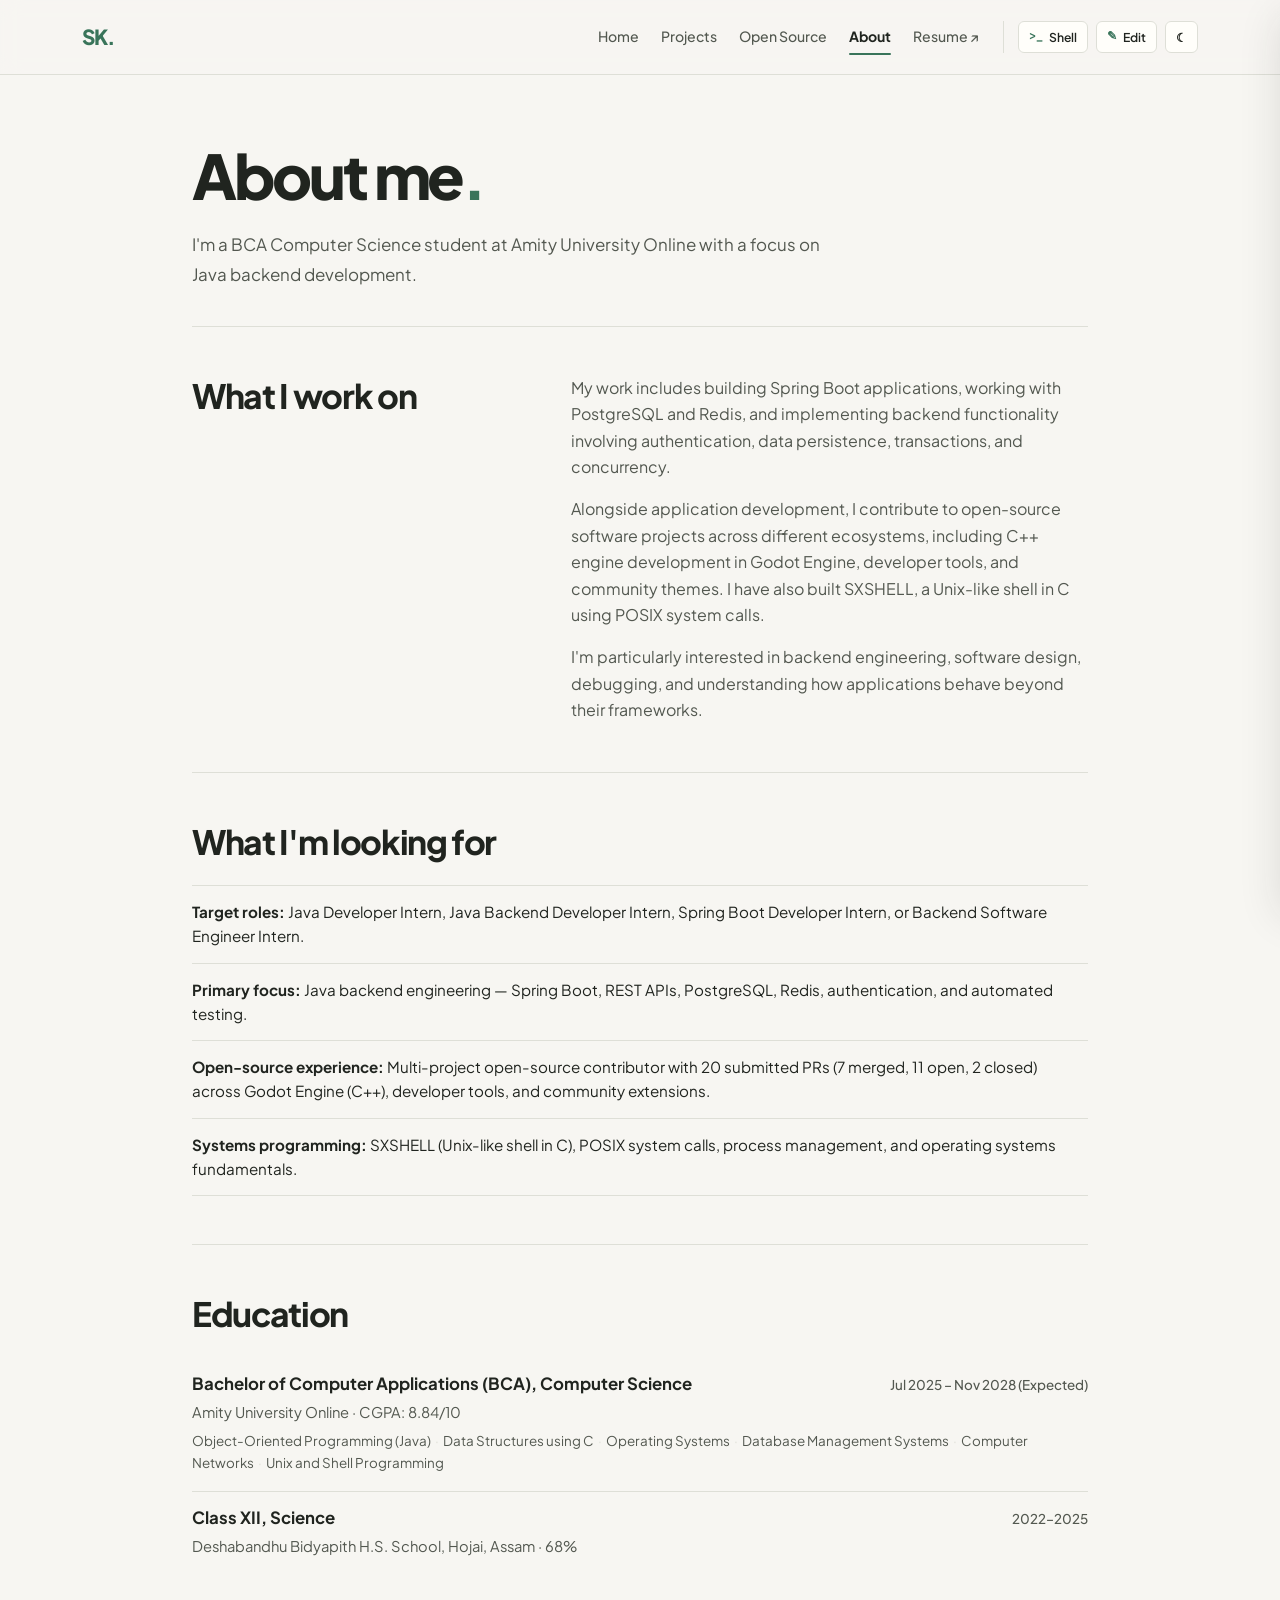
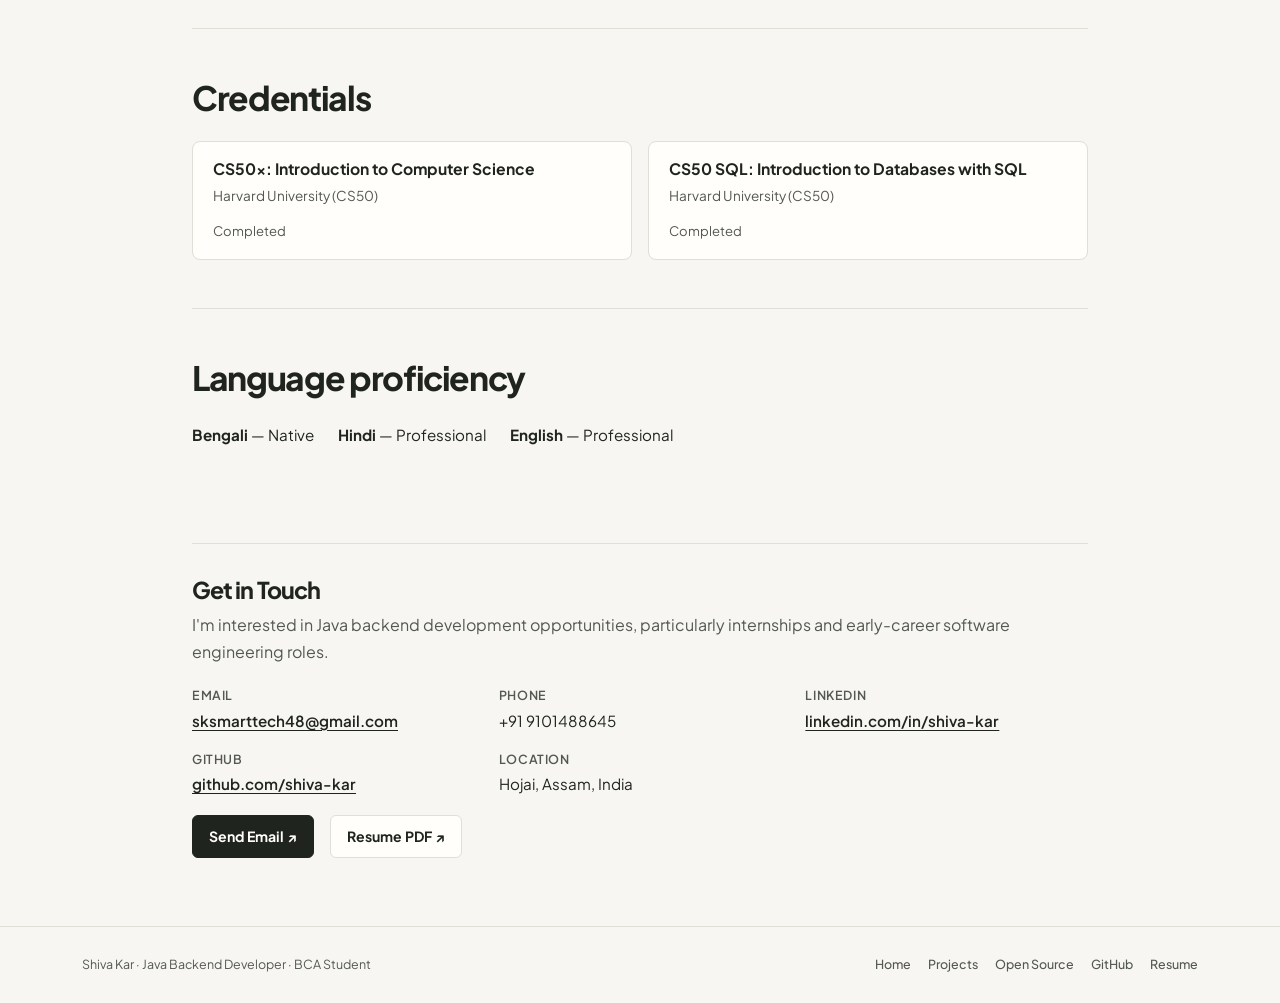
==== commit cce741f9: "feat(opensource): redesign open-source contributions as multi-project engineering profile" ====
--- a/about.html
+++ b/about.html
@@ -3,7 +3,7 @@
 <head>
     <meta charset="UTF-8">
     <meta name="viewport" content="width=device-width, initial-scale=1.0">
-    <meta name="description" content="About Shiva Kar — Java Backend Developer, Open Source Contributor to Godot Engine, and BCA student (CGPA 8.84).">
+    <meta name="description" content="About Shiva Kar — Java Backend Developer, Open Source Contributor across Godot Engine, developer tooling, and community software, and BCA student (CGPA 8.84).">
     <meta name="author" content="Shiva Kar">
     <title>Shiva Kar — About</title>
     <link rel="canonical" href="https://shivakar.me/about.html">
@@ -66,7 +66,7 @@
             </div>
             <div class="about-copy" id="about-paragraphs">
                 <p>My work includes building Spring Boot applications, working with PostgreSQL and Redis, and implementing backend functionality involving authentication, data persistence, transactions, and concurrency.</p>
-                <p>Alongside application development, I contribute to the Godot Engine open-source project, where I have worked on editor, GUI, and web-platform issues. I have also built SXSHELL, a Unix-like shell in C using POSIX system calls.</p>
+                <p>Alongside application development, I contribute to open-source software projects across different ecosystems, including C++ engine development in Godot Engine, developer tools, and community themes. I have also built SXSHELL, a Unix-like shell in C using POSIX system calls.</p>
                 <p>I'm particularly interested in backend engineering, software design, debugging, and understanding how applications behave beyond their frameworks.</p>
             </div>
         </section>
@@ -79,7 +79,7 @@
             <ul class="list-group simple-list" id="about-currently-list">
                 <li class="list-group-item"><strong>Target roles:</strong> Java Developer Intern, Java Backend Developer Intern, Spring Boot Developer Intern, or Backend Software Engineer Intern.</li>
                 <li class="list-group-item"><strong>Primary focus:</strong> Java backend engineering — Spring Boot, REST APIs, PostgreSQL, Redis, authentication, and automated testing.</li>
-                <li class="list-group-item"><strong>Open-source experience:</strong> Contributor to Godot Engine with 15 submitted PRs (6 merged, 7 open, 2 closed) across editor, GUI, GDScript, and web platform.</li>
+                <li class="list-group-item"><strong>Open-source experience:</strong> Multi-project open-source contributor with 20 submitted PRs (7 merged, 11 open, 2 closed) across Godot Engine (C++), developer tooling, and community software.</li>
                 <li class="list-group-item"><strong>Systems programming:</strong> SXSHELL (Unix-like shell in C), POSIX system calls, process management, and operating systems fundamentals.</li>
             </ul>
         </section>
--- a/styles.css
+++ b/styles.css
@@ -2217,6 +2217,77 @@
     letter-spacing: normal;
 }
 
+/* Repository-based OSS Grouping */
+.oss-repo-group {
+    margin-bottom: 44px;
+}
+
+.oss-repo-group:last-child {
+    margin-bottom: 0;
+}
+
+.oss-repo-header {
+    margin-bottom: 14px;
+}
+
+.oss-repo-title-row {
+    display: flex;
+    align-items: baseline;
+    justify-content: space-between;
+    flex-wrap: wrap;
+    gap: 8px 16px;
+    margin-bottom: 6px;
+}
+
+.oss-repo-name {
+    font-size: 1.15rem;
+    font-weight: 700;
+    margin: 0;
+}
+
+.oss-repo-name a {
+    color: var(--text);
+    text-decoration: none;
+}
+
+.oss-repo-name a:hover {
+    color: var(--accent);
+    text-decoration: underline;
+}
+
+.oss-repo-tech {
+    font-family: var(--font-mono);
+    font-size: 0.82rem;
+    font-weight: 500;
+    color: var(--muted);
+}
+
+.oss-repo-desc {
+    font-size: 0.92rem;
+    color: var(--muted);
+    margin: 0 0 6px;
+    line-height: 1.5;
+}
+
+.oss-repo-stats {
+    font-size: 0.82rem;
+    color: var(--muted);
+}
+
+.oss-repo-stats strong {
+    color: var(--text);
+}
+
+.oss-repo-stats a {
+    color: var(--accent);
+    text-decoration: none;
+    font-weight: 500;
+}
+
+.oss-repo-stats a:hover {
+    text-decoration: underline;
+}
+
 /* PR Cards */
 .pr-list {
     display: flex;
@@ -2343,6 +2414,14 @@
     scroll-margin-top: 90px;
 }
 
+.project-tech-line {
+    font-size: 0.9rem;
+    color: var(--muted);
+    margin-top: 6px;
+    margin-bottom: 20px;
+    font-weight: 500;
+}
+
 .project-detail-header {
     display: flex;
     align-items: flex-start;
